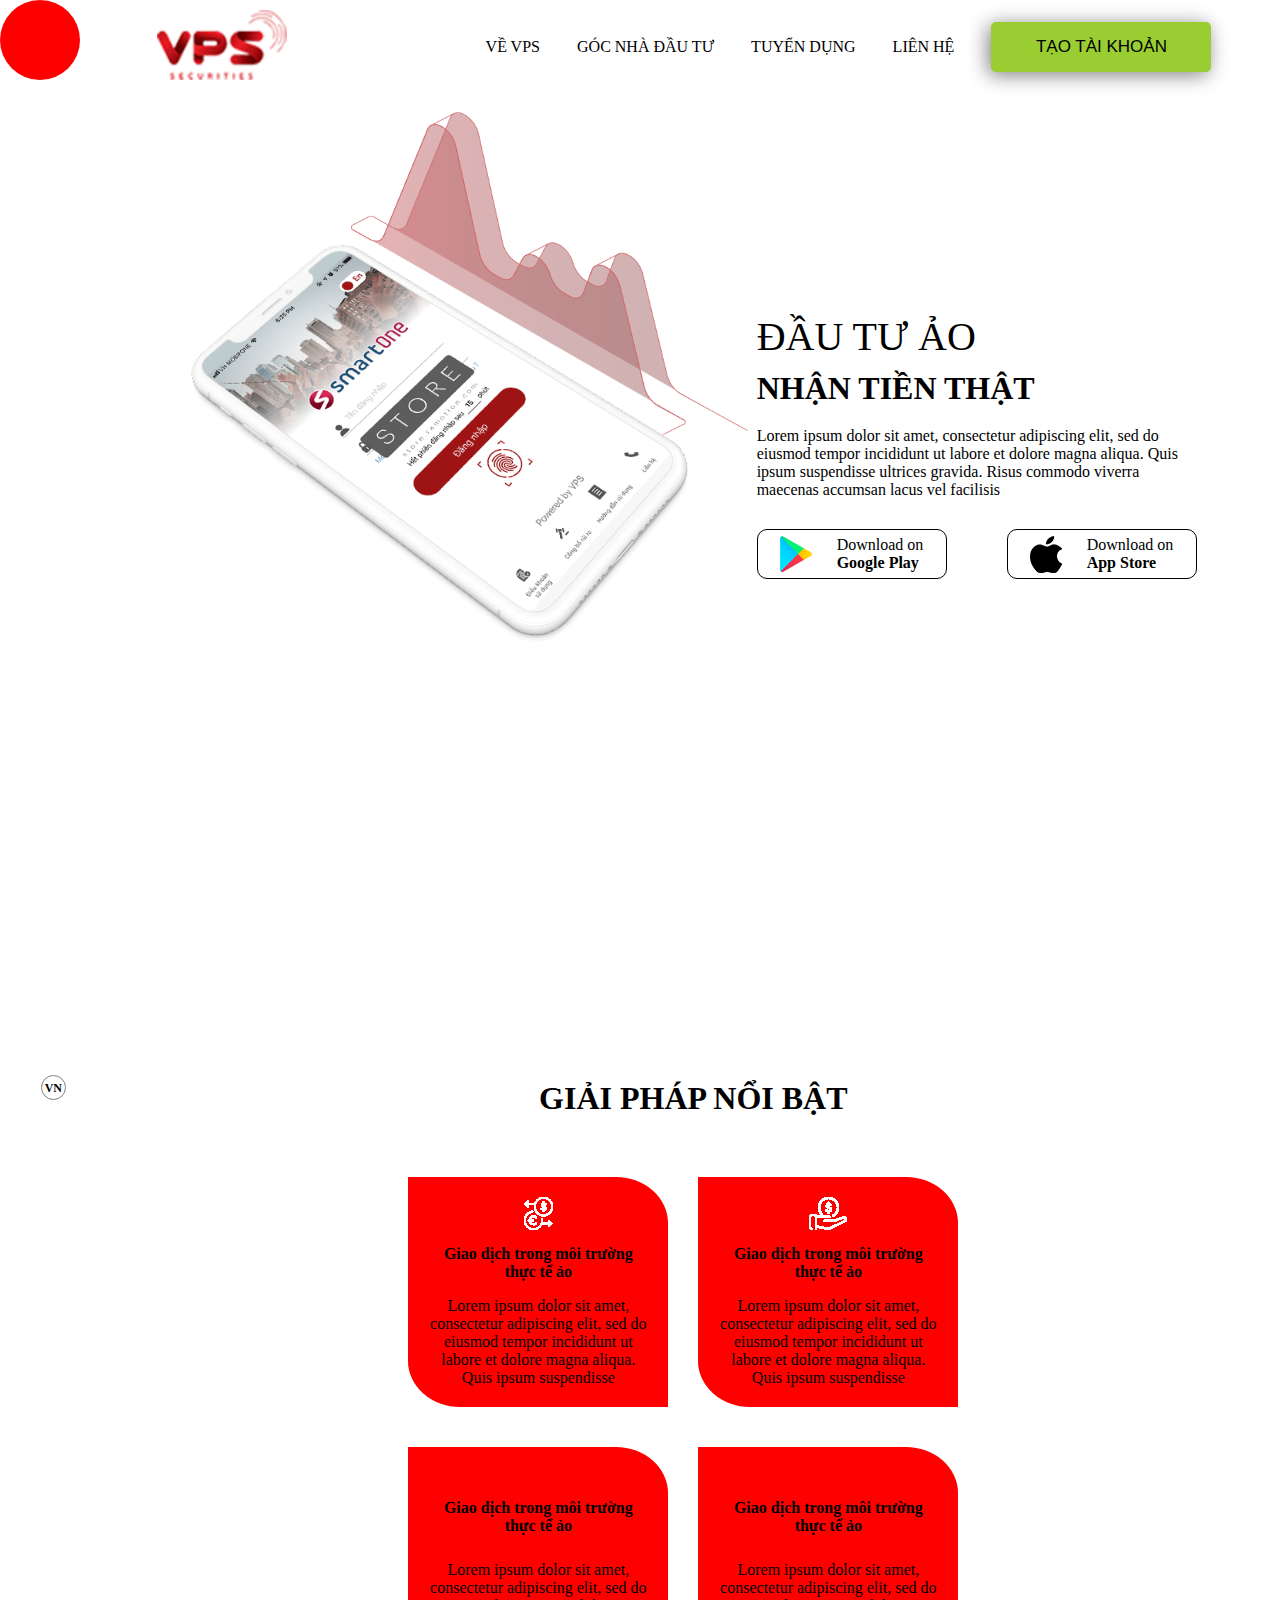
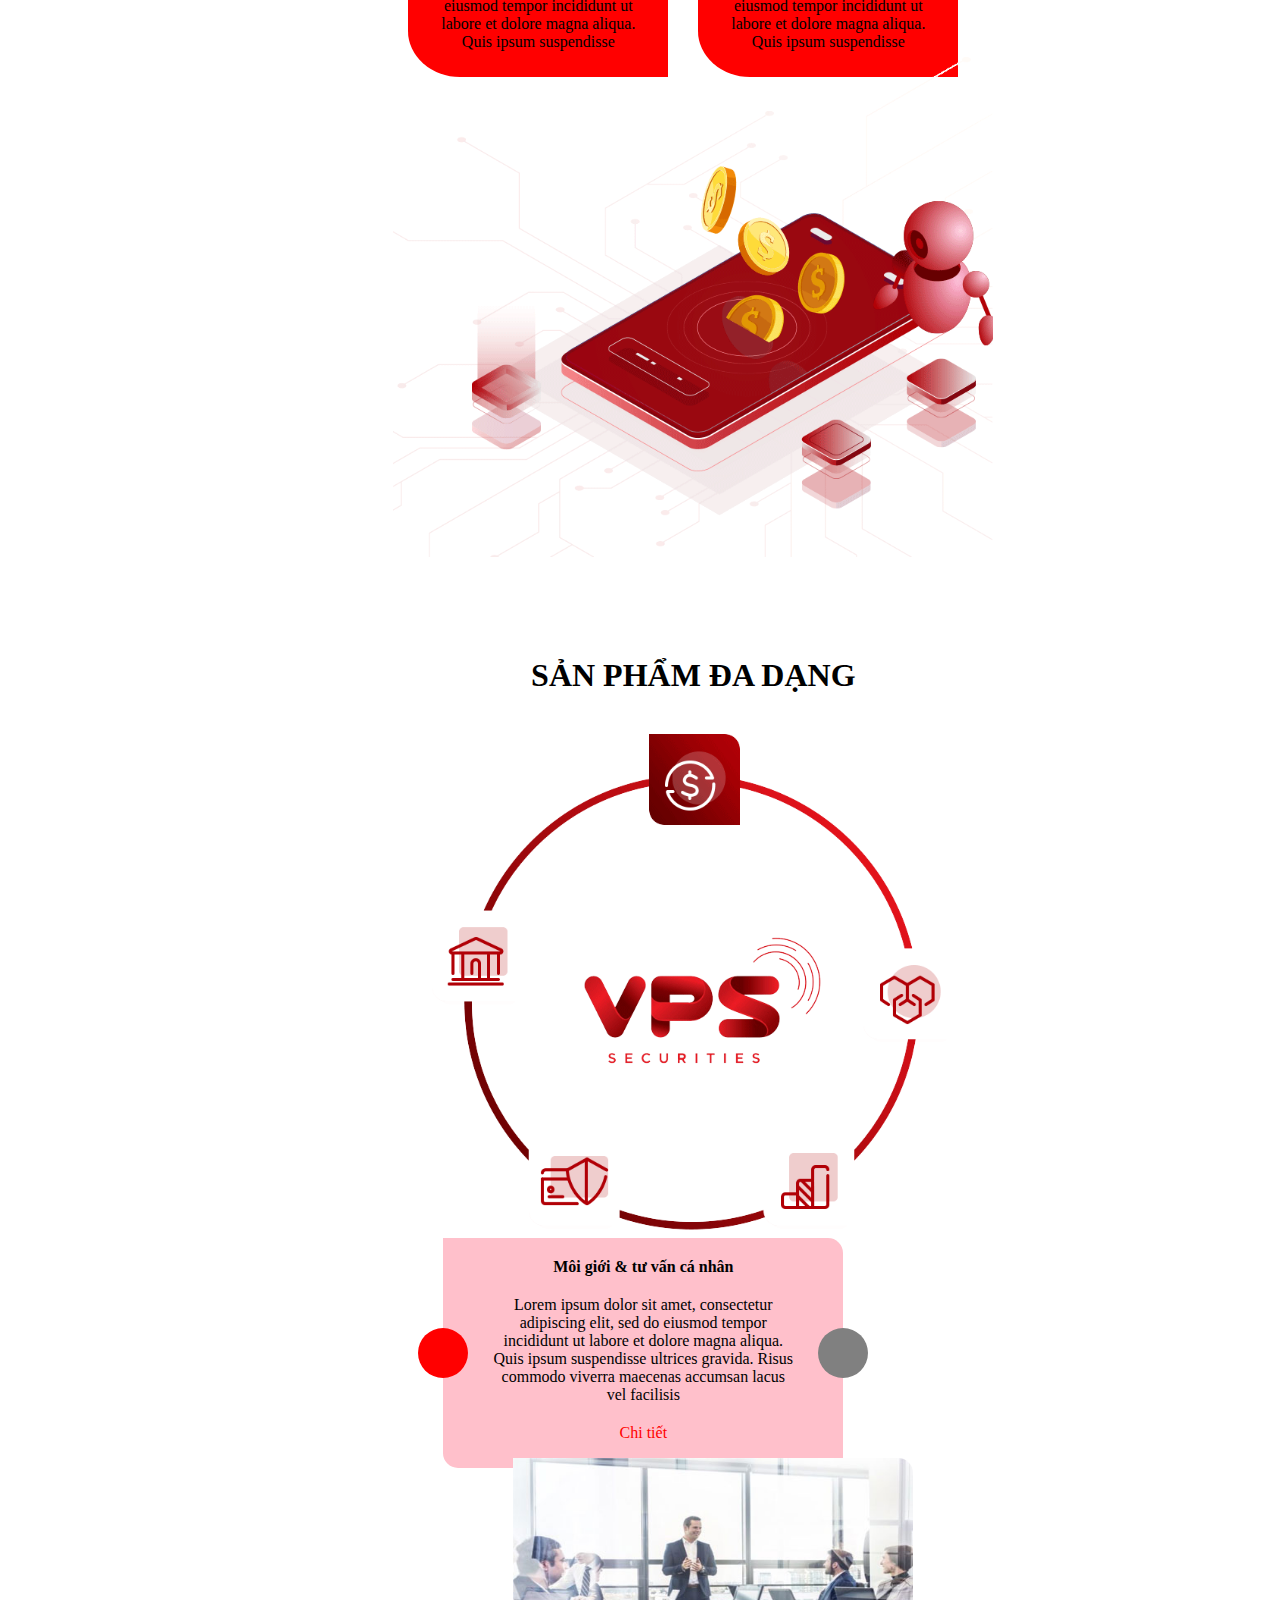
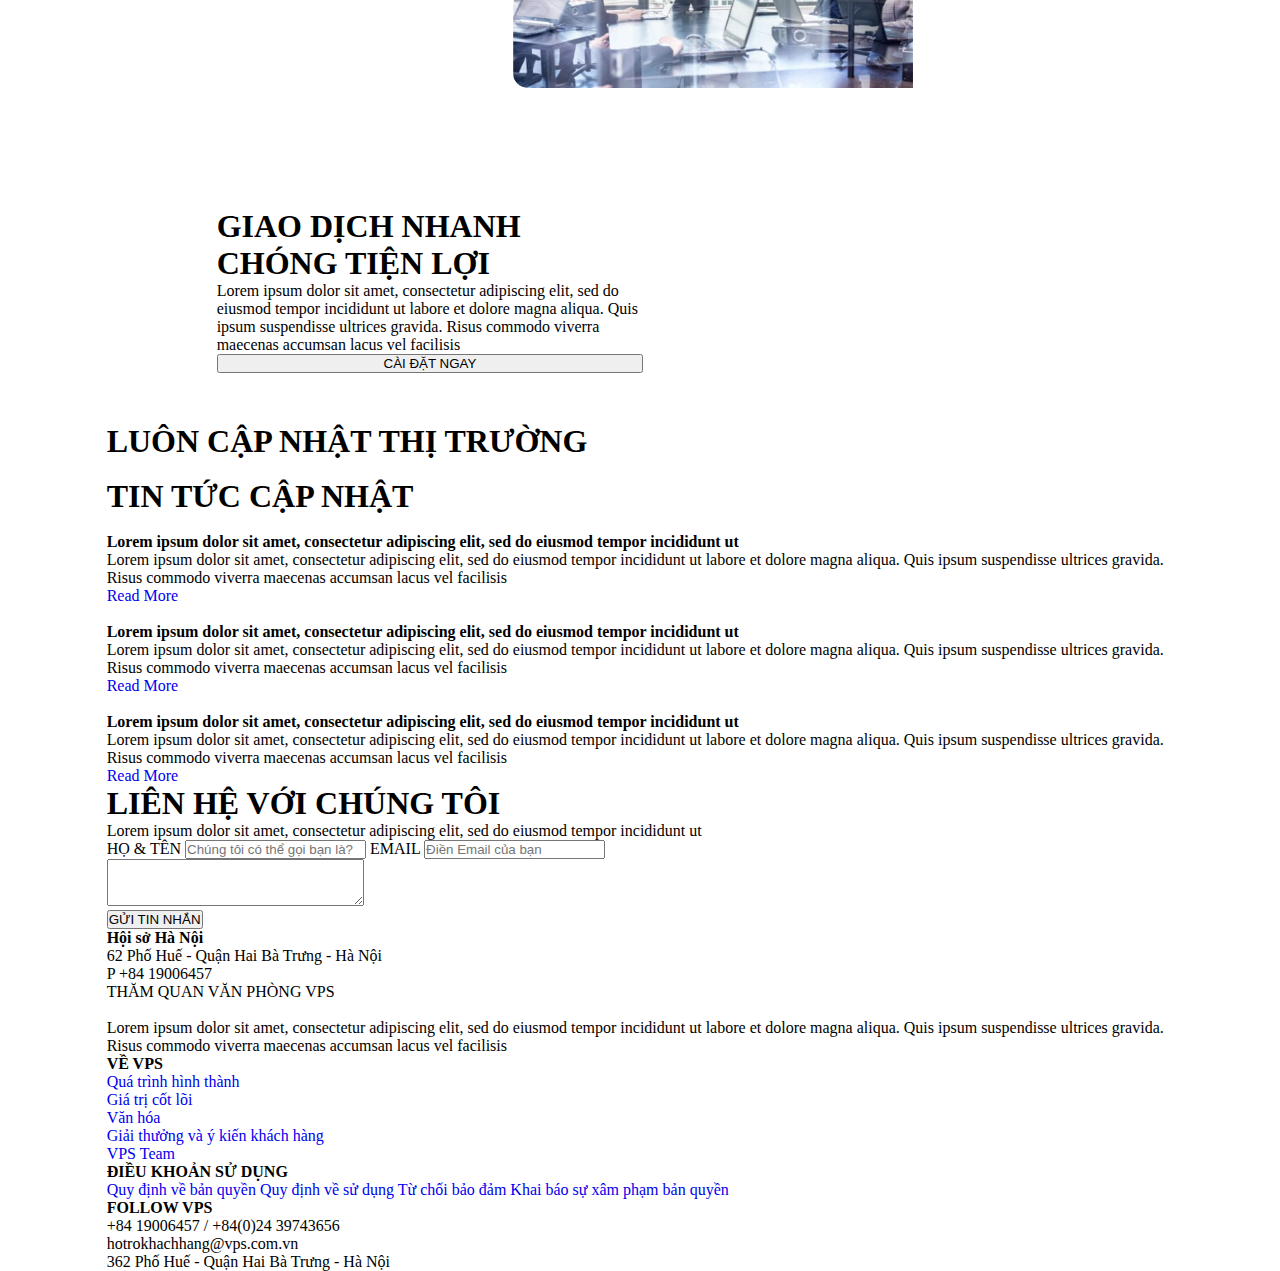
==== index.html @ d387c72b "default" ====
<!DOCTYPE html>
<html lang="en">
  <head>
    <meta charset="UTF-8" />
    <meta name="viewport" content="width=device-width, initial-scale=1.0" />
    <meta http-equiv="X-UA-Compatible" content="ie=edge" />
    <title>Ecommage</title>
    <link rel="stylesheet" href="./css/style.css" />
    <link
      rel="stylesheet"
      href="https://use.fontawesome.com/releases/v5.5.0/css/all.css"
      integrity="sha384-B4dIYHKNBt8Bc12p+WXckhzcICo0wtJAoU8YZTY5qE0Id1GSseTk6S+L3BlXeVIU"
      crossorigin="anonymous"
    />
  </head>
  <body>
    <!-- Left Menu -->
    <div class="menu__left">
      <div class="menu__wrapper">
        <div class="menu__btn">
          <div class="menu__btn1">
            <div class="line"></div>
            <div class="line"></div>
            <div class="line"></div>
          </div>
          <i class="fas fa-search"></i>
        </div>
        <div class="menu__social">
          <i class="fab fa-facebook-f"></i>
          <i class="fab fa-linkedin-in"></i>
        </div>
        <div class="menu__vn"><span>VN</spa></div>
      </div>
    </div>

    <!-- Header Page -->
    <header>
      <!-- header menu -->
      <nav class="header__nav">
        <div class="header__brand">
          <img src="./img/logo.png" alt="" />
        </div>
        <ul class="header__links">
          <li class="header__item"></li>
          <li class="header__item">
            <a href="#" class="header__link">VỀ VPS</a>
          </li>
          <li class="header__item">
            <a href="#" class="header__link">GÓC NHÀ ĐẦU TƯ</a>
          </li>
          <li class="header__item">
            <a href="#" class="header__link">TUYỂN DỤNG</a>
          </li>
          <li class="header__item">
            <a href="#" class="header__link">LIÊN HỆ</a>
          </li>
          <li class="header__item">
            <button type="button" class="header__SignUp" >TẠO TÀI KHOẢN <i class="fas fa-arrow-right"></i></button>
          </li>
        </ul>
      </nav>

      <!-- header page -->
      <div class="header__main">
        <!-- header image -->
        <div class="header__img">
            <img  src="./img/phone.png" alt="" />
            <img  src="./img/vectorSmart.png" alt="">
        </div>

        <!-- header__content -->
        <div class="header__content">
          <div class="header__text">
            <h1 class="mb_10">ĐẦU TƯ ẢO</h1>
            <h1>NHẬN TIỀN THẬT</h1>
            <p>
              Lorem ipsum dolor sit amet, consectetur adipiscing elit, sed do
              eiusmod tempor incididunt ut labore et dolore magna aliqua. Quis
              ipsum suspendisse ultrices gravida. Risus commodo viverra maecenas
              accumsan lacus vel facilisis
            </p>
          </div>
          <div class="header__btnGroup">
            <div class="header__btn">
                <img src="./img/ggplay.png" alt="">
                <div class="header__btnText">
                    <p>Download on</p>
                    <strong>Google Play</strong>
                </div>
            </div>
            <div class="header__btn">
                    <img src="./img/Apple.png" alt="">
                    <div class="header__btnText">
                        <p>Download on</p>
                        <strong>App Store</strong>
                    </div>
                </div>
          </div>
        </div>
      </div>
    </header>

    <!-- solution -->
    <section id="solution">
      <h1>GIẢI PHÁP NỔI BẬT</h1>
      <div class="solution__container">
        <!-- solution item -->
        <div class="solution__wrapper">
          <!-- solution item -->
          <div class="solution__item">
            <div class="item__container">
                <img src="./img/item_logo1.png" alt="">
                <h4>Giao dịch trong môi trường thực tể ảo</h4>
                <p>
                  Lorem ipsum dolor sit amet, consectetur adipiscing elit, sed do
                  eiusmod tempor incididunt ut labore et dolore magna aliqua. Quis
                  ipsum suspendisse
                </p>
            </div>
          </div>
          <!-- solution item -->
          <div class="solution__item">
            <div class="item__container">
                <img src="./img/item_logo2.png" alt="">
                <h4>Giao dịch trong môi trường thực tể ảo</h4>
                <p>
                  Lorem ipsum dolor sit amet, consectetur adipiscing elit, sed do
                  eiusmod tempor incididunt ut labore et dolore magna aliqua. Quis
                  ipsum suspendisse
                </p>
            </div>
          </div>
          <!-- solution item -->
          <div class="solution__item">
            <div class="item__container">
                <img src="./img/item_logo3.png" alt="">
                <h4>Giao dịch trong môi trường thực tể ảo</h4>
                <p>
                  Lorem ipsum dolor sit amet, consectetur adipiscing elit, sed do
                  eiusmod tempor incididunt ut labore et dolore magna aliqua. Quis
                  ipsum suspendisse
                </p>
            </div>
          </div>
          <!-- solution item -->
          <div class="solution__item">
            <div class="item__container">
                <img src="./img/item_logo4.png" alt="">
                <h4>Giao dịch trong môi trường thực tể ảo</h4>
                <p>
                  Lorem ipsum dolor sit amet, consectetur adipiscing elit, sed do
                  eiusmod tempor incididunt ut labore et dolore magna aliqua. Quis
                  ipsum suspendisse
                </p>
              </div>
            </div>
        </div>

        <!-- solution image -->
        <div class="solution__image">
          <img src="./img/solution_img.png" alt="" />
        </div>
      </div>
    </section>

    <!-- products -->
    <section id="product">
      <h1>SẢN PHẨM ĐA DẠNG</h1>
      <div class="product__wrapper">
        <div class="product__img">
          <img src="./img/product_img.png" alt="" />
        </div>

        <!-- product content -->
        <div class="product__content">
            <!-- product detail -->
          <div class="product__text">
            <h4>Môi giới & tư vấn cá nhân</h4>
            <p>Lorem ipsum dolor sit amet, consectetur adipiscing elit, sed do eiusmod tempor incididunt ut labore et dolore magna aliqua. Quis ipsum suspendisse ultrices gravida. Risus commodo viverra maecenas accumsan lacus vel facilisis</p>
            <a href="#">Chi tiết <i class="fas fa-arrow-right"></i></a>
          </div>

          <!-- product clip -->
          <div class="product__clip">
            <img src="./img/product.jpg" alt="">
            <div class="product__playBtn"></div>
          </div>

        </div>
      </div>
    </section>

    <!-- negotiate -->
    <section id="negotiate">
     <div class="negotiate__container">
          <div class="negotiate__content">
            <h1>GIAO DỊCH NHANH CHÓNG TIỆN LỢI</h1>
            <p>
              Lorem ipsum dolor sit amet, consectetur adipiscing elit, sed do
              eiusmod tempor incididunt ut labore et dolore magna aliqua. Quis ipsum
              suspendisse ultrices gravida. Risus commodo viverra maecenas accumsan
              lacus vel facilisis
            </p>
            <button class="negotiate__btn btn">
              CÀI ĐẶT NGAY <i class="fas fa-arrow-right"></i>
            </button>
          </div>
    
          <div class="negotiate__img">
            <img src="./img/phone2.png" alt="" />
          </div>
     </div>
    </section>

    <!-- Update -->
    <section id="update">
      <h1>LUÔN CẬP NHẬT THỊ TRƯỜNG</h1>
      <img src="" alt="" />
    </section>

    <!-- carousel-news -->
    <section id="carousel">
      <h1>TIN TỨC CẬP NHẬT</h1>

      <!-- cards -->
      <div class="carousel__container">
        <!-- card -->
        <div class="carousel__card">
          <img src="" alt="" />
          <h4>
            Lorem ipsum dolor sit amet, consectetur adipiscing elit, sed do
            eiusmod tempor incididunt ut
          </h4>
          <p>
            Lorem ipsum dolor sit amet, consectetur adipiscing elit, sed do
            eiusmod tempor incididunt ut labore et dolore magna aliqua. Quis
            ipsum suspendisse ultrices gravida. Risus commodo viverra maecenas
            accumsan lacus vel facilisis
          </p>
          <a href="#" class="carousel__link">Read More</a>
        </div>

        <!-- card -->
        <div class="carousel__card">
          <img src="" alt="" />
          <h4>
            Lorem ipsum dolor sit amet, consectetur adipiscing elit, sed do
            eiusmod tempor incididunt ut
          </h4>
          <p>
            Lorem ipsum dolor sit amet, consectetur adipiscing elit, sed do
            eiusmod tempor incididunt ut labore et dolore magna aliqua. Quis
            ipsum suspendisse ultrices gravida. Risus commodo viverra maecenas
            accumsan lacus vel facilisis
          </p>
          <a href="#" class="carousel__link">Read More</a>
        </div>

        <!-- card -->
        <div class="carousel__card">
          <img src="" alt="" />
          <h4>
            Lorem ipsum dolor sit amet, consectetur adipiscing elit, sed do
            eiusmod tempor incididunt ut
          </h4>
          <p>
            Lorem ipsum dolor sit amet, consectetur adipiscing elit, sed do
            eiusmod tempor incididunt ut labore et dolore magna aliqua. Quis
            ipsum suspendisse ultrices gravida. Risus commodo viverra maecenas
            accumsan lacus vel facilisis
          </p>
          <a href="#" class="carousel__link">Read More</a>
        </div>
      </div>

      <!-- list -->
      <div class="carousel__btn">
        <div class="carousel__btnLeft"></div>
        <ul class="carousel__dots">
          <li class="carousel__item"></li>
          <li class="carousel__item"></li>
          <li class="carousel__item"></li>
        </ul>
        <div class="carousel__btnRight"></div>
      </div>
    </section>

    <!-- contact -->
    <section id="contact">
      <!-- contact form -->
      <div class="contact__form">
        <h1>LIÊN HỆ VỚI CHÚNG TÔI</h1>
        <p>
          Lorem ipsum dolor sit amet, consectetur adipiscing elit, sed do
          eiusmod tempor incididunt ut
        </p>
        <form>
          <div class="contact__info">
            <label>HỌ & TÊN</label>
            <input type="text" placeholder="Chúng tôi có thể gọi bạn là?" />

            <label>EMAIL</label>
            <input type="email" placeholder="Điền Email của bạn" />
          </div>
          <div class="contact__message">
            <textarea name="message" id="" cols="30" rows="3"></textarea>
          </div>
        </form>
        <button class="contact__btn btn">
          GỬI TIN NHẮN <i class="fas fa-arrow-right"></i>
        </button>
      </div>

      <!-- contact map -->
      <div class="contact__map">
        <div class="map__content">
          <h4>Hội sở Hà Nội</h4>
          <p>62 Phố Huế - Quận Hai Bà Trưng - Hà Nội</p>
          <p>P +84 19006457</p>
        </div>
        <div class="map__btn btn">THĂM QUAN VĂN PHÒNG VPS</div>
      </div>
    </section>

    <!-- footer -->
    <footer>
      <div class="footer__container">
        <!-- company -->
        <div class="footer__company">
          <img src="" alt="" />
          <p>
            Lorem ipsum dolor sit amet, consectetur adipiscing elit, sed do
            eiusmod tempor incididunt ut labore et dolore magna aliqua. Quis
            ipsum suspendisse ultrices gravida. Risus commodo viverra maecenas
            accumsan lacus vel facilisis
          </p>
        </div>

        <!-- about -->
        <div class="footer__about">
          <h4>VỀ VPS</h4>
          <ul>
            <li><a href="#">Quá trình hình thành</a></li>
            <li><a href="#">Giá trị cốt lõi</a></li>
            <li><a href="#">Văn hóa</a></li>
            <li><a href="#">Giải thưởng và ý kiến khách hàng</a></li>
            <li><a href="#">VPS Team</a></li>
          </ul>
        </div>

        <!-- use -->
        <div class="footer__use">
          <h4>ĐIỀU KHOẢN SỬ DỤNG</h4>
          <ul>
            <li>
              <a href="#">Quy định về bản quyền</a>
              <a href="#">Quy định về sử dụng</a>
              <a href="#">Từ chối bảo đảm</a>
              <a href="#">Khai báo sự xâm phạm bản quyền</a>
            </li>
          </ul>
        </div>

        <!-- Follow vps -->
        <div class="footer__follow">
          <h4>FOLLOW VPS</h4>
          <ul class="footer__info">
            <li>+84 19006457 / +84(0)24 39743656</li>
            <li>hotrokhachhang@vps.com.vn</li>
            <li>362 Phố Huế - Quận Hai Bà Trưng - Hà Nội</li>
          </ul>
          <div class="footer__social">
            <div class="social__icon"><i class="fab fa-facebook-f"></i></div>
            <div class="social__icon"><i class="fab fa-linkedin-in"></i></div>
          </div>
          <div class="footer__message"><i class="fas fa-comment"></i></div>
        </div>
      </div>
    </footer>

    <!-- button scrollTop -->
    <div class="btn__scrollTop">
      <a href="#"><i class="fas fa-arrow-up"></i></a>
    </div>
  </body>
</html>
---- css/style.css ----
* {
  margin: 0;
  padding: 0;
  -webkit-box-sizing: border-box;
          box-sizing: border-box;
  text-decoration: none;
  list-style: none;
}

.mb_10 {
  margin-bottom: 10px;
}

body {
  display: -ms-grid;
  display: grid;
  -ms-grid-columns: (1fr)[12];
      grid-template-columns: repeat(12, 1fr);
  -ms-grid-rows: minmax(10vh, auto);
      grid-template-rows: minmax(10vh, auto);
}

body .menu__left {
  -ms-grid-column: 1;
  -ms-grid-column-span: 1;
  grid-column: 1/2;
}

body header {
  -ms-grid-column: 2;
  -ms-grid-column-span: 11;
  grid-column: 2/13;
  -ms-grid-row: 1;
  grid-row: 1;
}

body #solution {
  -ms-grid-column: 2;
  -ms-grid-column-span: 11;
  grid-column: 2/13;
  -ms-grid-row: 2;
  grid-row: 2;
}

body #product {
  -ms-grid-column: 2;
  -ms-grid-column-span: 11;
  grid-column: 2/13;
  -ms-grid-row: 3;
  grid-row: 3;
}

body #negotiate {
  -ms-grid-column: 2;
  -ms-grid-column-span: 11;
  grid-column: 2/13;
  -ms-grid-row: 4;
  grid-row: 4;
}

body #update {
  -ms-grid-column: 2;
  -ms-grid-column-span: 11;
  grid-column: 2/13;
  -ms-grid-row: 5;
  grid-row: 5;
}

body #carousel {
  -ms-grid-column: 2;
  -ms-grid-column-span: 10;
  grid-column: 2/12;
  -ms-grid-row: 6;
  grid-row: 6;
}

body #contact {
  -ms-grid-column: 2;
  -ms-grid-column-span: 10;
  grid-column: 2/12;
  -ms-grid-row: 7;
  grid-row: 7;
}

body footer {
  -ms-grid-column: 2;
  -ms-grid-column-span: 10;
  grid-column: 2/12;
  -ms-grid-row: 8;
  grid-row: 8;
}

.menu__left {
  height: 120vh;
  width: 100%;
}

.menu__left .menu__wrapper {
  margin-top: 20px;
  height: 100%;
  display: -webkit-box;
  display: -ms-flexbox;
  display: flex;
  -webkit-box-pack: justify;
      -ms-flex-pack: justify;
          justify-content: space-between;
  -webkit-box-align: center;
      -ms-flex-align: center;
          align-items: center;
  -ms-flex-wrap: none;
      flex-wrap: none;
  -webkit-box-orient: vertical;
  -webkit-box-direction: normal;
      -ms-flex-direction: column;
          flex-direction: column;
}

.menu__left .menu__wrapper .menu__btn {
  text-align: center;
}

.menu__left .menu__wrapper .menu__btn .menu__btn1 {
  width: 20px;
  height: 50px;
}

.menu__left .menu__wrapper .menu__btn .menu__btn1 .line {
  width: 100%;
  height: 2px;
  background-color: black;
  margin: 3px 0;
  float: right;
}

.menu__left .menu__wrapper .menu__btn .menu__btn1 .line:nth-child(1) {
  width: 50%;
}

.menu__left .menu__wrapper .menu__social {
  display: -webkit-box;
  display: -ms-flexbox;
  display: flex;
  -ms-flex-pack: distribute;
      justify-content: space-around;
  -webkit-box-align: none;
      -ms-flex-align: none;
          align-items: none;
  -ms-flex-wrap: none;
      flex-wrap: none;
  -webkit-box-orient: vertical;
  -webkit-box-direction: normal;
      -ms-flex-direction: column;
          flex-direction: column;
  text-align: center;
}

.menu__left .menu__wrapper .menu__social i {
  margin: 5px 0;
}

.menu__left .menu__wrapper .menu__vn {
  width: 25px;
  height: 25px;
  border: 1px solid gray;
  border-radius: 50%;
  position: relative;
}

.menu__left .menu__wrapper .menu__vn span {
  position: absolute;
  top: 50%;
  left: 50%;
  font-size: 12px;
  font-weight: bold;
  color: none;
  -webkit-transform: translate(-50%, -50%);
          transform: translate(-50%, -50%);
}

header {
  display: block;
  padding: 10px 50px;
}

header .header__nav {
  display: -webkit-box;
  display: -ms-flexbox;
  display: flex;
  -webkit-box-pack: justify;
      -ms-flex-pack: justify;
          justify-content: space-between;
  -webkit-box-align: center;
      -ms-flex-align: center;
          align-items: center;
  -ms-flex-wrap: wrap;
      flex-wrap: wrap;
}

header .header__nav .header__brand img {
  width: 130px;
  height: 70px;
}

header .header__nav .header__links {
  width: 800px;
  display: -webkit-box;
  display: -ms-flexbox;
  display: flex;
  -ms-flex-pack: distribute;
      justify-content: space-around;
  -webkit-box-align: center;
      -ms-flex-align: center;
          align-items: center;
  -ms-flex-wrap: wrap;
      flex-wrap: wrap;
}

header .header__nav .header__links .header__item .header__link {
  font-size: 16px;
  font-weight: 500;
  color: black;
}

header .header__nav .header__links .header__item .header__SignUp {
  font-size: 17px;
  font-weight: 300;
  color: black;
  height: 50px;
  width: 220px;
  background-color: yellowgreen;
  text-align: center;
  border: none;
  border-radius: 5px;
  -webkit-box-shadow: -3px 3px 20px grey;
          box-shadow: -3px 3px 20px grey;
}

header .header__main {
  display: -webkit-box;
  display: -ms-flexbox;
  display: flex;
  -ms-flex-pack: distribute;
      justify-content: space-around;
  -webkit-box-align: center;
      -ms-flex-align: center;
          align-items: center;
  -ms-flex-wrap: wrap;
      flex-wrap: wrap;
  margin-top: 160px;
  padding-bottom: 30px;
}

header .header__main .header__img {
  position: relative;
}

header .header__main .header__img img {
  width: 500px;
  height: 400px;
}

header .header__main .header__img img:nth-child(2) {
  position: absolute;
  width: 400px;
  height: 350px;
  top: -130px;
  right: -60px;
  -webkit-transform: rotate(1deg);
          transform: rotate(1deg);
  z-index: -1;
  opacity: 0.6;
}

header .header__main .header__content {
  width: 440px;
}

header .header__main .header__content .header__text {
  display: block;
}

header .header__main .header__content .header__text h1:nth-child(1) {
  font-size: 40px;
  font-weight: 300;
  color: none;
}

header .header__main .header__content .header__text p {
  margin: 20px 0;
}

header .header__main .header__content .header__btnGroup {
  margin-top: 30px;
  display: -webkit-box;
  display: -ms-flexbox;
  display: flex;
  -webkit-box-pack: justify;
      -ms-flex-pack: justify;
          justify-content: space-between;
  -webkit-box-align: center;
      -ms-flex-align: center;
          align-items: center;
  -ms-flex-wrap: wrap;
      flex-wrap: wrap;
}

header .header__main .header__content .header__btnGroup .header__btn {
  height: 50px;
  width: 190px;
  padding: 0 10px;
  border: 1px solid black;
  display: -webkit-box;
  display: -ms-flexbox;
  display: flex;
  -ms-flex-pack: distribute;
      justify-content: space-around;
  -webkit-box-align: center;
      -ms-flex-align: center;
          align-items: center;
  -ms-flex-wrap: none;
      flex-wrap: none;
  border-radius: 10px;
  cursor: pointer;
}

#solution {
  display: block;
  margin-bottom: 50px;
}

#solution h1 {
  text-align: center;
  margin-bottom: 30px;
}

#solution .solution__container {
  display: -webkit-box;
  display: -ms-flexbox;
  display: flex;
  -ms-flex-pack: distribute;
      justify-content: space-around;
  -webkit-box-align: center;
      -ms-flex-align: center;
          align-items: center;
  -ms-flex-wrap: wrap;
      flex-wrap: wrap;
  padding: 10px 50px 50px 50px;
}

#solution .solution__container .solution__wrapper {
  width: 600px;
  height: 500px;
  display: -webkit-box;
  display: -ms-flexbox;
  display: flex;
  -webkit-box-pack: start;
      -ms-flex-pack: start;
          justify-content: flex-start;
  -webkit-box-align: center;
      -ms-flex-align: center;
          align-items: center;
  -ms-flex-wrap: wrap;
      flex-wrap: wrap;
}

#solution .solution__container .solution__wrapper .solution__item {
  margin: 20px 15px;
}

#solution .solution__container .solution__wrapper .solution__item .item__container {
  border-radius: 0 20% 0 20%;
  display: -webkit-box;
  display: -ms-flexbox;
  display: flex;
  -ms-flex-pack: distribute;
      justify-content: space-around;
  -webkit-box-align: center;
      -ms-flex-align: center;
          align-items: center;
  -ms-flex-wrap: none;
      flex-wrap: none;
  -webkit-box-orient: vertical;
  -webkit-box-direction: normal;
      -ms-flex-direction: column;
          flex-direction: column;
  text-align: center;
  background-color: red;
  width: 260px;
  padding: 20px;
  height: 230px;
}

#solution .solution__container .solution__wrapper .solution__item .item__container h4 {
  margin: 15px 0;
}

#solution .solution__container .solution__image {
  width: 600px;
  height: 500px;
}

#solution .solution__container .solution__image img {
  width: 600px;
  height: 500px;
  -o-object-fit: cover;
     object-fit: cover;
}

#product {
  text-align: center;
}

#product h1 {
  text-align: center;
  margin-bottom: 30px;
}

#product .product__wrapper {
  display: -webkit-box;
  display: -ms-flexbox;
  display: flex;
  -ms-flex-pack: distribute;
      justify-content: space-around;
  -webkit-box-align: center;
      -ms-flex-align: center;
          align-items: center;
  -ms-flex-wrap: wrap;
      flex-wrap: wrap;
  padding: 10px 60px 60px 60px;
}

#product .product__wrapper .product__img img {
  width: 600px;
  height: 500px;
  -o-object-fit: contain;
     object-fit: contain;
}

#product .product__wrapper .product__content {
  width: 600px;
  height: 500px;
}

#product .product__wrapper .product__content .product__text {
  display: -webkit-box;
  display: -ms-flexbox;
  display: flex;
  -webkit-box-pack: start;
      -ms-flex-pack: start;
          justify-content: flex-start;
  -webkit-box-align: none;
      -ms-flex-align: none;
          align-items: none;
  -ms-flex-wrap: none;
      flex-wrap: none;
  margin-left: 50px;
  width: 400px;
  height: 230px;
  border-radius: 0 15px 0 15px;
  -webkit-box-orient: vertical;
  -webkit-box-direction: normal;
      -ms-flex-direction: column;
          flex-direction: column;
  padding: 20px 50px;
  background-color: pink;
  position: relative;
}

#product .product__wrapper .product__content .product__text::after {
  content: "";
  position: absolute;
  top: 50%;
  right: -25px;
  -webkit-transform: translate(0, -50%);
          transform: translate(0, -50%);
  width: 50px;
  height: 50px;
  border-radius: 50%;
  background-color: grey;
}

#product .product__wrapper .product__content .product__text::before {
  content: "";
  position: absolute;
  top: 50%;
  left: -25px;
  -webkit-transform: translate(0, -50%);
          transform: translate(0, -50%);
  width: 50px;
  height: 50px;
  border-radius: 50%;
  background-color: red;
}

#product .product__wrapper .product__content .product__text p {
  margin: 20px 0;
}

#product .product__wrapper .product__content .product__text a {
  color: red;
}

#product .product__wrapper .product__content .product__clip img {
  position: relative;
  width: 400px;
  height: 230px;
  border-radius: 0 15px 0 15px;
  top: -10px;
  right: -20px;
}

#product .product__wrapper .product__content .product__clip .product__playBtn {
  position: absolute;
  top: 0;
  left: 0;
  z-index: 999;
  width: 80px;
  height: 80px;
  border-radius: 50%;
  background-color: red;
}

#negotiate .negotiate__container {
  display: -webkit-box;
  display: -ms-flexbox;
  display: flex;
  -ms-flex-pack: distribute;
      justify-content: space-around;
  -webkit-box-align: center;
      -ms-flex-align: center;
          align-items: center;
  -ms-flex-wrap: none;
      flex-wrap: none;
  padding: 10px 60px 50px 60px;
}

#negotiate .negotiate__container .negotiate__content {
  width: 50%;
  padding: 0 50px;
  display: -webkit-box;
  display: -ms-flexbox;
  display: flex;
  -ms-flex-pack: distribute;
      justify-content: space-around;
  -webkit-box-align: none;
      -ms-flex-align: none;
          align-items: none;
  -ms-flex-wrap: none;
      flex-wrap: none;
  -webkit-box-orient: vertical;
  -webkit-box-direction: normal;
      -ms-flex-direction: column;
          flex-direction: column;
}

#negotiate .negotiate__container .negotiate__img {
  width: 50%;
}
/*# sourceMappingURL=style.css.map */
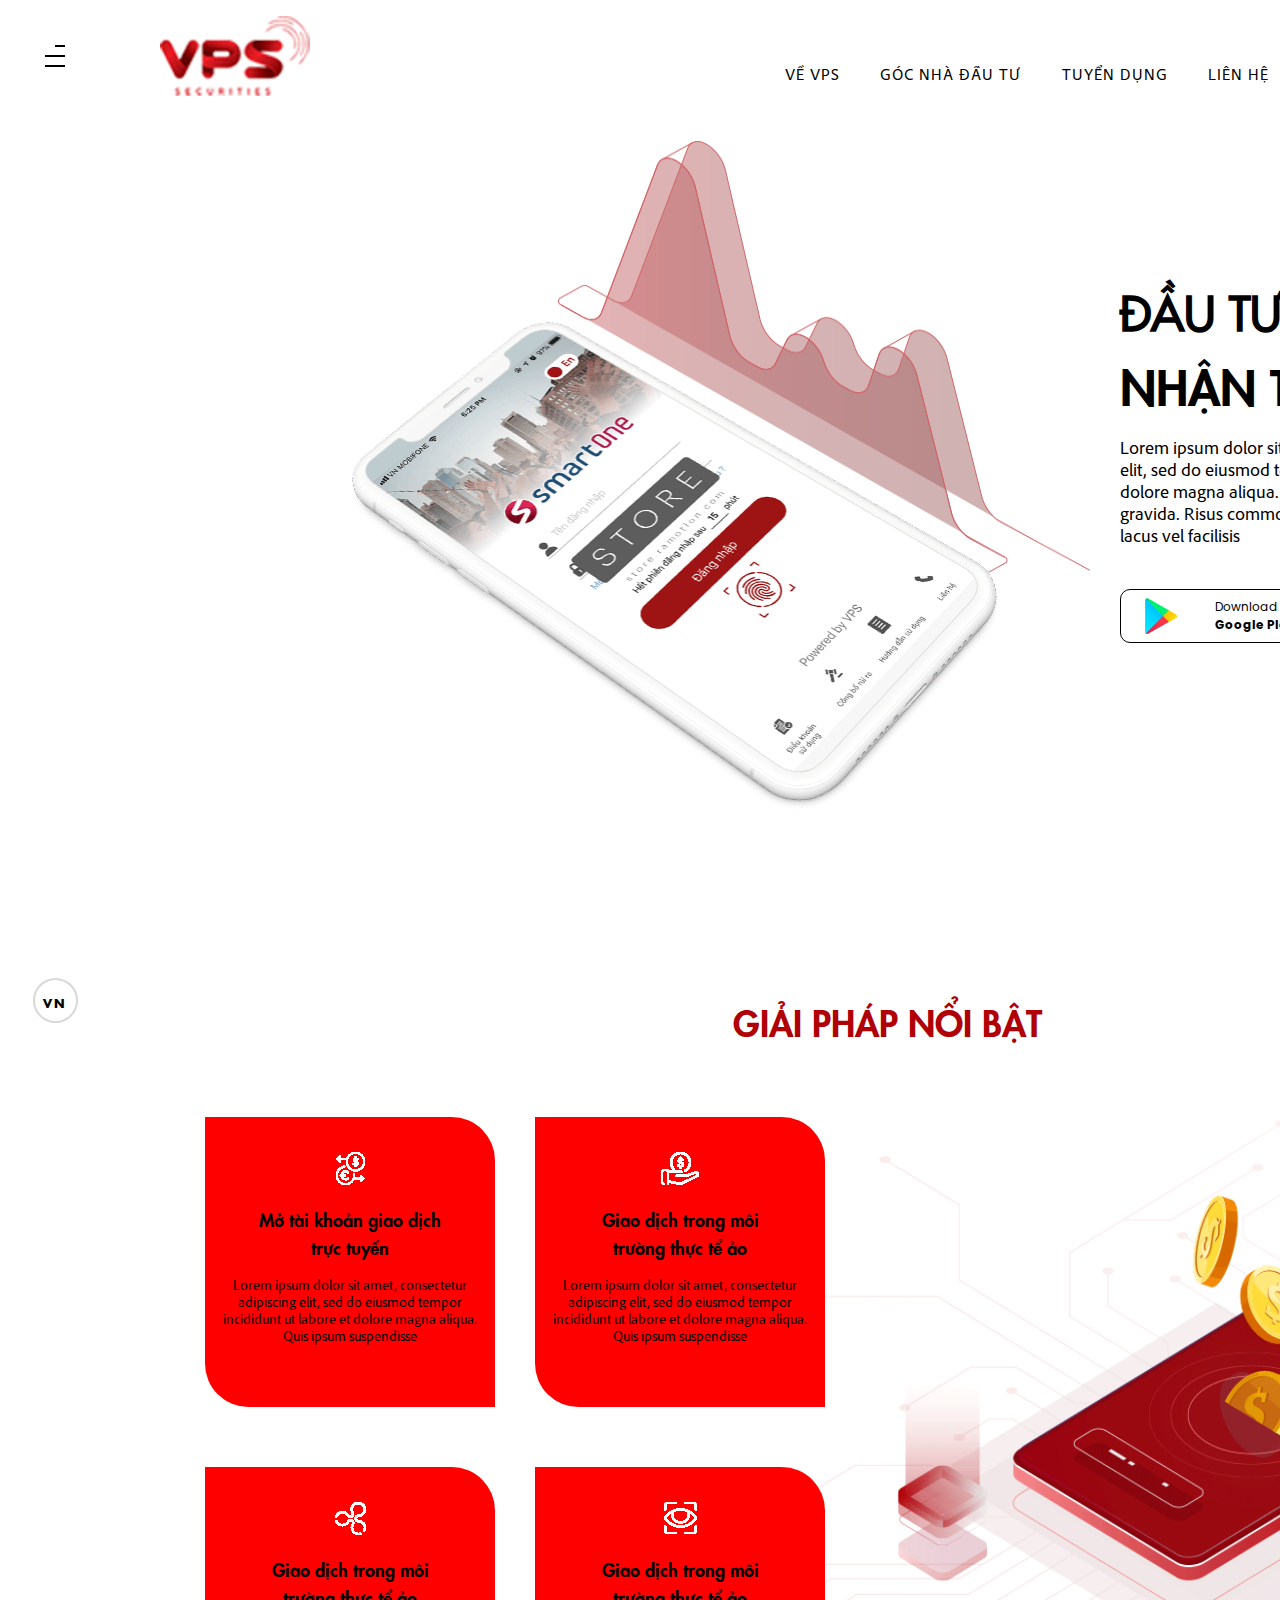
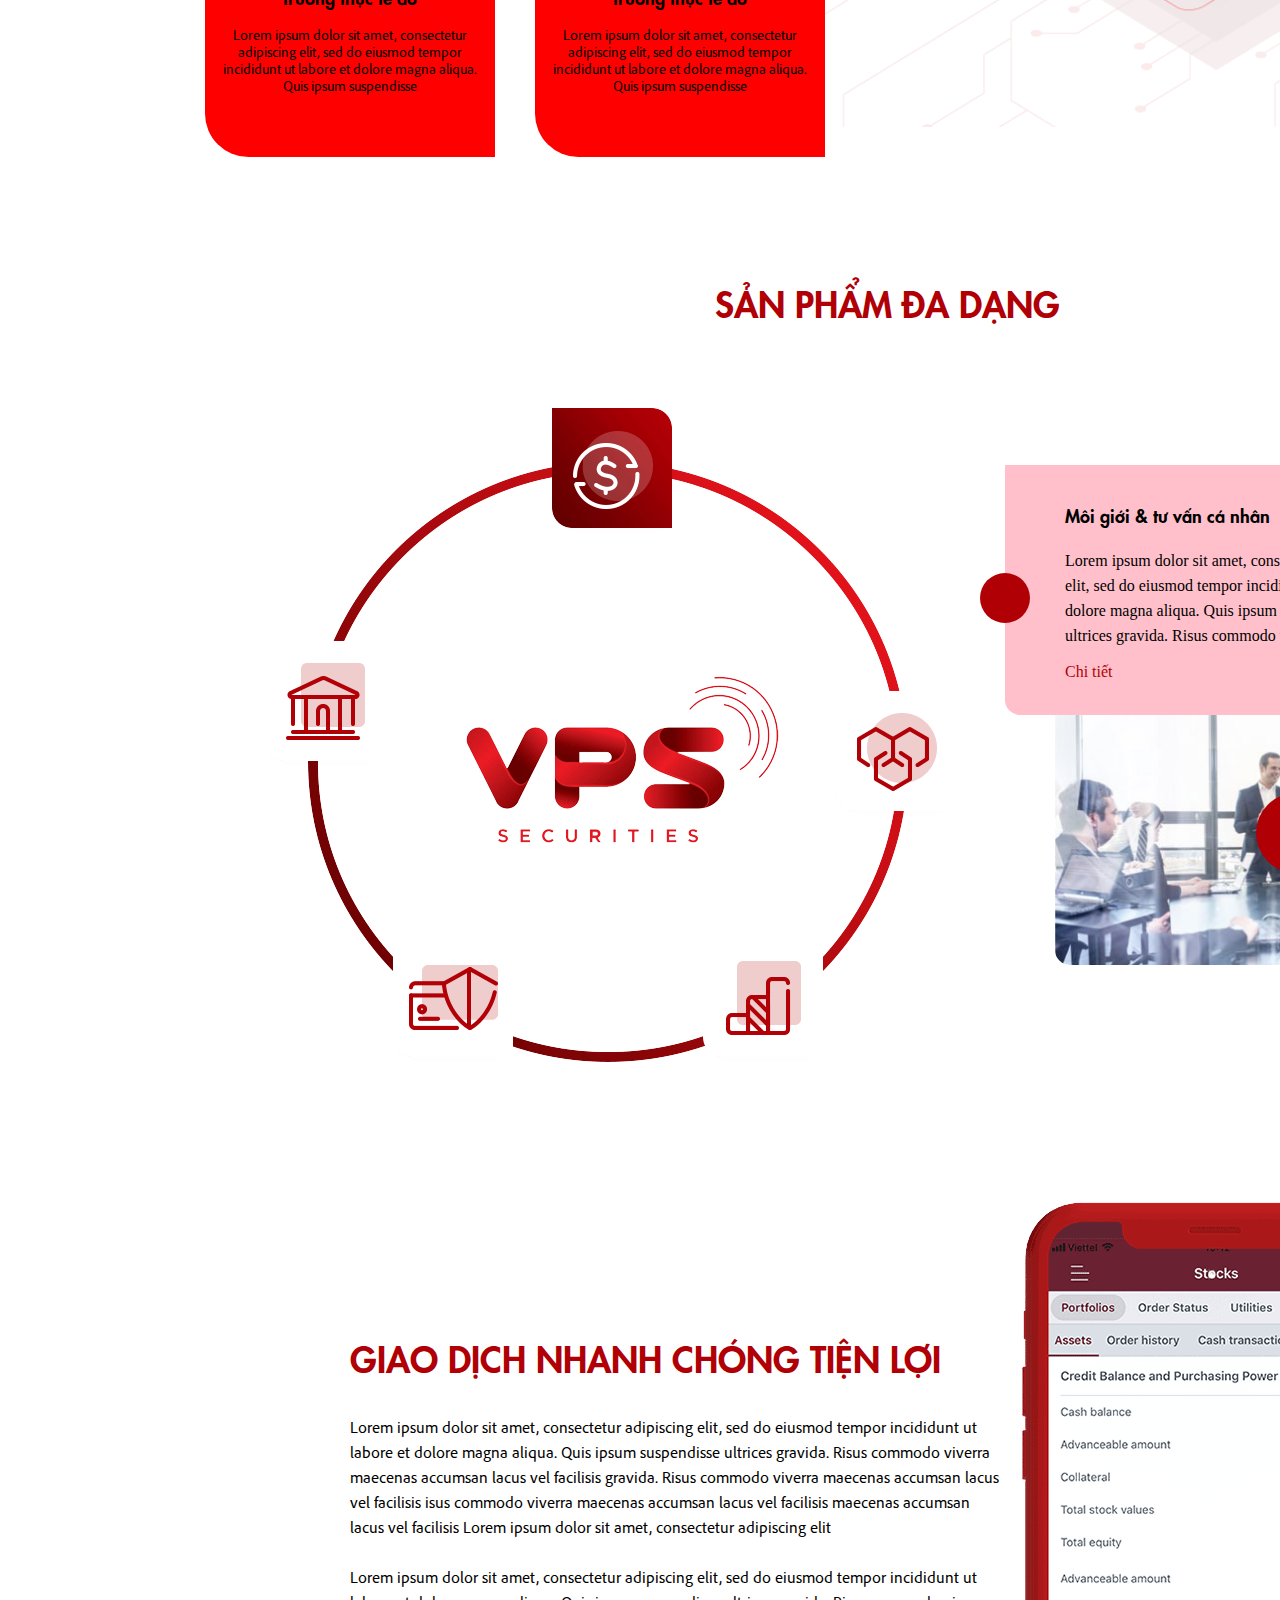
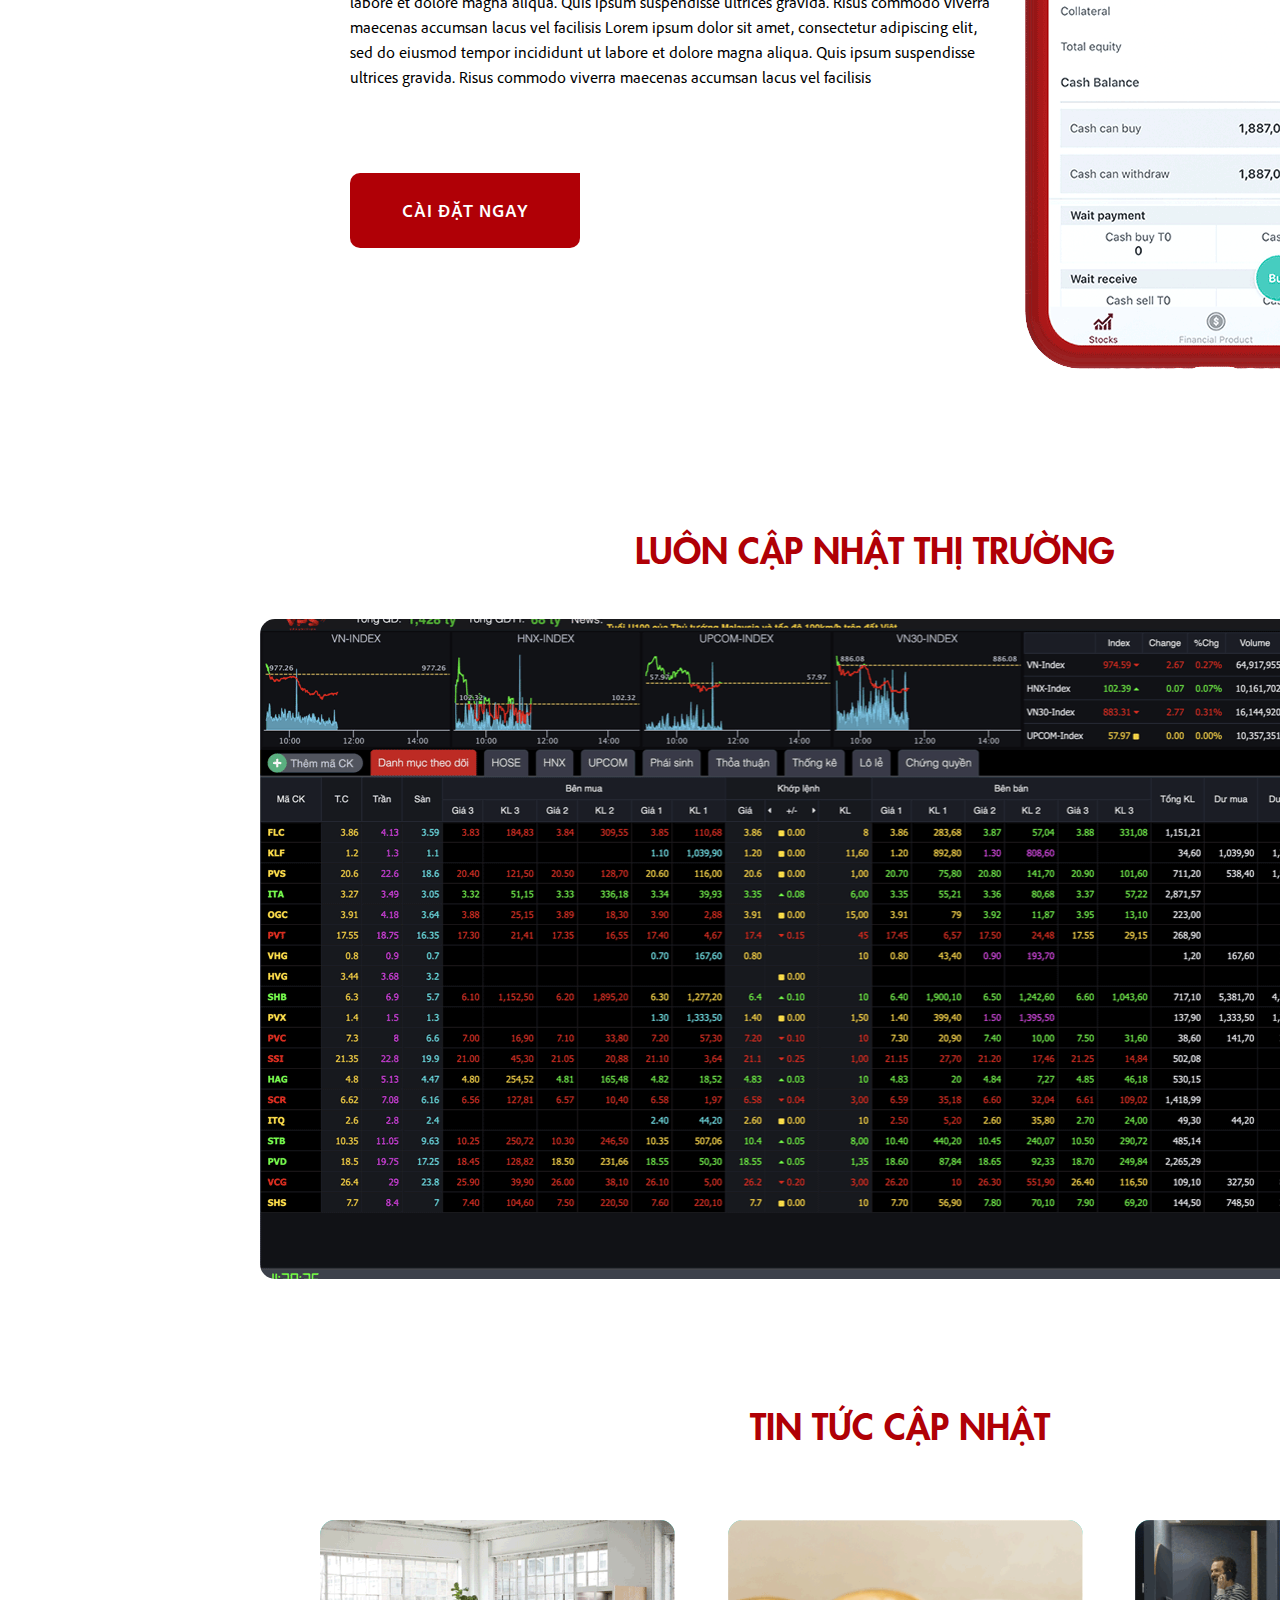
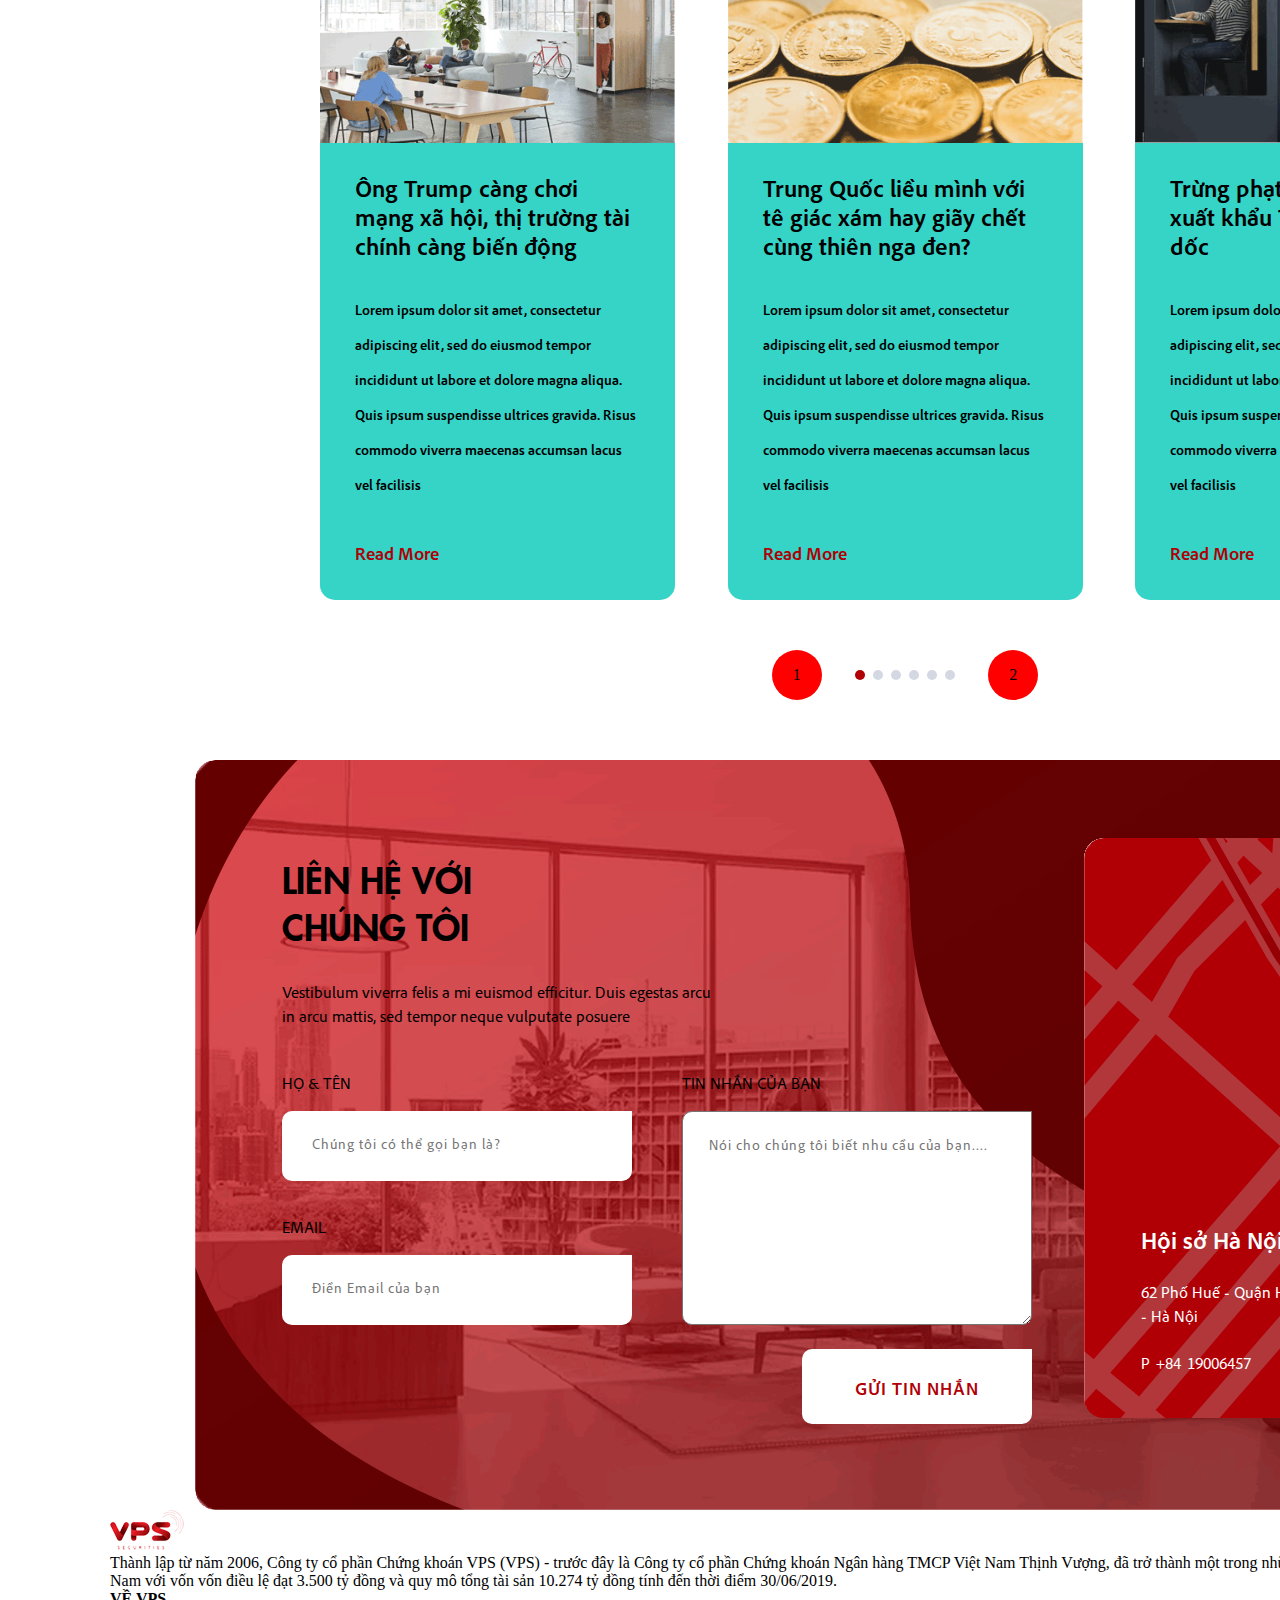
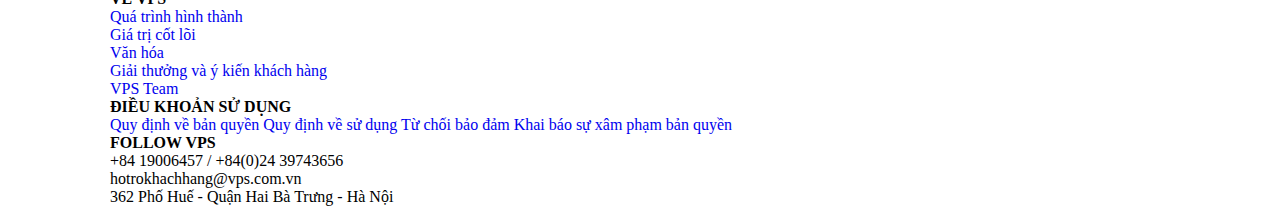
==== commit 30ec5410: "footer" ====
--- a/index.html
+++ b/index.html
@@ -16,20 +16,23 @@
   <body>
     <!-- Left Menu -->
     <div class="menu__left">
-      <div class="menu__wrapper">
-        <div class="menu__btn">
-          <div class="menu__btn1">
+      <div class="menu__container">
+        <div class="menu__btn">    
             <div class="line"></div>
             <div class="line"></div>
             <div class="line"></div>
-          </div>
-          <i class="fas fa-search"></i>
         </div>
         <div class="menu__social">
-          <i class="fab fa-facebook-f"></i>
-          <i class="fab fa-linkedin-in"></i>
-        </div>
-        <div class="menu__vn"><span>VN</spa></div>
+          <div class="social__group">
+            <i class="fas fa-search"></i>
+            <i class="fab fa-facebook-f"></i>
+          </div>
+          <div class="social__group2">
+            <i class="fab fa-linkedin-in"></i>
+            <div class="menu__vn"><span>VN</spa></div>
+          </div>
+        </div>
+        
       </div>
     </div>
 
@@ -41,7 +44,6 @@
           <img src="./img/logo.png" alt="" />
         </div>
         <ul class="header__links">
-          <li class="header__item"></li>
           <li class="header__item">
             <a href="#" class="header__link">VỀ VPS</a>
           </li>
@@ -71,7 +73,7 @@
         <!-- header__content -->
         <div class="header__content">
           <div class="header__text">
-            <h1 class="mb_10">ĐẦU TƯ ẢO</h1>
+            <h1 class="mb_35">ĐẦU TƯ ẢO</h1>
             <h1>NHẬN TIỀN THẬT</h1>
             <p>
               Lorem ipsum dolor sit amet, consectetur adipiscing elit, sed do
@@ -91,13 +93,14 @@
             <div class="header__btn">
                     <img src="./img/Apple.png" alt="">
                     <div class="header__btnText">
-                        <p>Download on</p>
+                        <span>Download on</span>
                         <strong>App Store</strong>
                     </div>
                 </div>
           </div>
         </div>
       </div>
+
     </header>
 
     <!-- solution -->
@@ -110,12 +113,12 @@
           <div class="solution__item">
             <div class="item__container">
                 <img src="./img/item_logo1.png" alt="">
-                <h4>Giao dịch trong môi trường thực tể ảo</h4>
+                <h4>Mở tài khoản giao dịch trực tuyến</h4>
                 <p>
                   Lorem ipsum dolor sit amet, consectetur adipiscing elit, sed do
                   eiusmod tempor incididunt ut labore et dolore magna aliqua. Quis
                   ipsum suspendisse
-                </p>
+                  </p>
             </div>
           </div>
           <!-- solution item -->
@@ -133,7 +136,7 @@
           <!-- solution item -->
           <div class="solution__item">
             <div class="item__container">
-                <img src="./img/item_logo3.png" alt="">
+                <img src="./img/solution_img3.png" alt="">
                 <h4>Giao dịch trong môi trường thực tể ảo</h4>
                 <p>
                   Lorem ipsum dolor sit amet, consectetur adipiscing elit, sed do
@@ -145,7 +148,7 @@
           <!-- solution item -->
           <div class="solution__item">
             <div class="item__container">
-                <img src="./img/item_logo4.png" alt="">
+                <img src="./img/solution_img4.png" alt="">
                 <h4>Giao dịch trong môi trường thực tể ảo</h4>
                 <p>
                   Lorem ipsum dolor sit amet, consectetur adipiscing elit, sed do
@@ -176,14 +179,14 @@
             <!-- product detail -->
           <div class="product__text">
             <h4>Môi giới & tư vấn cá nhân</h4>
-            <p>Lorem ipsum dolor sit amet, consectetur adipiscing elit, sed do eiusmod tempor incididunt ut labore et dolore magna aliqua. Quis ipsum suspendisse ultrices gravida. Risus commodo viverra maecenas accumsan lacus vel facilisis</p>
+            <p>Lorem ipsum dolor sit amet, consectetur adipiscing elit, sed do eiusmod tempor incididunt ut labore et dolore magna aliqua. Quis ipsum suspendisse ultrices gravida. Risus commodo viverra maecenas</p>
             <a href="#">Chi tiết <i class="fas fa-arrow-right"></i></a>
           </div>
 
           <!-- product clip -->
           <div class="product__clip">
             <img src="./img/product.jpg" alt="">
-            <div class="product__playBtn"></div>
+            <div class="product__playBtn"><i class="fas fa-play"></i></div>
           </div>
 
         </div>
@@ -195,19 +198,30 @@
      <div class="negotiate__container">
           <div class="negotiate__content">
             <h1>GIAO DỊCH NHANH CHÓNG TIỆN LỢI</h1>
-            <p>
-              Lorem ipsum dolor sit amet, consectetur adipiscing elit, sed do
-              eiusmod tempor incididunt ut labore et dolore magna aliqua. Quis ipsum
-              suspendisse ultrices gravida. Risus commodo viverra maecenas accumsan
-              lacus vel facilisis
-            </p>
+              <p>
+                Lorem ipsum dolor sit amet, consectetur adipiscing elit, sed do
+                eiusmod tempor incididunt ut labore et dolore magna aliqua. Quis ipsum
+                suspendisse ultrices gravida. Risus commodo viverra maecenas accumsan
+                lacus vel facilisis gravida. Risus commodo viverra maecenas accumsan
+                lacus vel facilisis isus commodo viverra maecenas accumsan
+                lacus vel facilisis  maecenas accumsan lacus vel facilisis Lorem ipsum dolor sit amet, consectetur adipiscing elit
+                
+                <br><br>
+                  Lorem ipsum dolor sit amet, consectetur adipiscing elit, sed do
+                  eiusmod tempor incididunt ut labore et dolore magna aliqua. Quis ipsum
+                  suspendisse ultrices gravida. Risus commodo viverra maecenas accumsan
+                  lacus vel facilisis Lorem ipsum dolor sit amet, consectetur adipiscing elit, sed do
+                  eiusmod tempor incididunt ut labore et dolore magna aliqua. Quis ipsum
+                  suspendisse ultrices gravida. Risus commodo viverra maecenas accumsan
+                  lacus vel facilisis
+              </p>
             <button class="negotiate__btn btn">
               CÀI ĐẶT NGAY <i class="fas fa-arrow-right"></i>
             </button>
           </div>
     
           <div class="negotiate__img">
-            <img src="./img/phone2.png" alt="" />
+            <img src="./img/phone_only.png" alt="" />
           </div>
      </div>
     </section>
@@ -215,7 +229,7 @@
     <!-- Update -->
     <section id="update">
       <h1>LUÔN CẬP NHẬT THỊ TRƯỜNG</h1>
-      <img src="" alt="" />
+      <div class="update__img"><img src="./img/update.png" alt="" /></div>
     </section>
 
     <!-- carousel-news -->
@@ -226,99 +240,110 @@
       <div class="carousel__container">
         <!-- card -->
         <div class="carousel__card">
-          <img src="" alt="" />
-          <h4>
-            Lorem ipsum dolor sit amet, consectetur adipiscing elit, sed do
-            eiusmod tempor incididunt ut
-          </h4>
-          <p>
-            Lorem ipsum dolor sit amet, consectetur adipiscing elit, sed do
-            eiusmod tempor incididunt ut labore et dolore magna aliqua. Quis
-            ipsum suspendisse ultrices gravida. Risus commodo viverra maecenas
-            accumsan lacus vel facilisis
-          </p>
-          <a href="#" class="carousel__link">Read More</a>
-        </div>
+            <img src="./img/carousel1.png" alt="" />
+            <div class="carousel__wrapper">
+              <h4>
+                Ông Trump càng chơi mạng xã hội, thị trường tài chính càng biến động
+              </h4>
+              <p>
+                Lorem ipsum dolor sit amet, consectetur adipiscing elit, sed do
+                eiusmod tempor incididunt ut labore et dolore magna aliqua. Quis
+                ipsum suspendisse ultrices gravida. Risus commodo viverra maecenas
+                accumsan lacus vel facilisis
+              </p>
+              <a href="#" class="carousel__link">Read More</a>
+            </div>
+          </div>
+
+          <!-- card -->
+        <div class="carousel__card">
+              <img src="./img/carousel2.png" alt="" />
+              <div class="carousel__wrapper" >
+                <h4>
+                  Trung Quốc liều mình với tê giác xám hay giãy chết cùng thiên nga đen?
+                </h4>
+                <p>
+                  Lorem ipsum dolor sit amet, consectetur adipiscing elit, sed do
+                  eiusmod tempor incididunt ut labore et dolore magna aliqua. Quis
+                  ipsum suspendisse ultrices gravida. Risus commodo viverra maecenas
+                  accumsan lacus vel facilisis
+                </p>
+                <a href="#" class="carousel__link">Read More</a>
+               </div>
+           </div>
 
         <!-- card -->
         <div class="carousel__card">
-          <img src="" alt="" />
-          <h4>
-            Lorem ipsum dolor sit amet, consectetur adipiscing elit, sed do
-            eiusmod tempor incididunt ut
-          </h4>
-          <p>
-            Lorem ipsum dolor sit amet, consectetur adipiscing elit, sed do
-            eiusmod tempor incididunt ut labore et dolore magna aliqua. Quis
-            ipsum suspendisse ultrices gravida. Risus commodo viverra maecenas
-            accumsan lacus vel facilisis
-          </p>
-          <a href="#" class="carousel__link">Read More</a>
-        </div>
-
-        <!-- card -->
-        <div class="carousel__card">
-          <img src="" alt="" />
-          <h4>
-            Lorem ipsum dolor sit amet, consectetur adipiscing elit, sed do
-            eiusmod tempor incididunt ut
-          </h4>
-          <p>
-            Lorem ipsum dolor sit amet, consectetur adipiscing elit, sed do
-            eiusmod tempor incididunt ut labore et dolore magna aliqua. Quis
-            ipsum suspendisse ultrices gravida. Risus commodo viverra maecenas
-            accumsan lacus vel facilisis
-          </p>
-          <a href="#" class="carousel__link">Read More</a>
+            <img src="./img/carousel3.png" alt="" />
+            <div class="carousel__wrapper" >
+              <h4>
+                Trừng phạt của Trump, xuất khẩu Trung Quốc tụt dốc
+              </h4>
+              <p>
+                Lorem ipsum dolor sit amet, consectetur adipiscing elit, sed do
+                eiusmod tempor incididunt ut labore et dolore magna aliqua. Quis
+                ipsum suspendisse ultrices gravida. Risus commodo viverra maecenas
+                accumsan lacus vel facilisis
+              </p>
+              <a href="#" class="carousel__link">Read More</a>
+          </div>
         </div>
       </div>
 
       <!-- list -->
       <div class="carousel__btn">
-        <div class="carousel__btnLeft"></div>
-        <ul class="carousel__dots">
-          <li class="carousel__item"></li>
-          <li class="carousel__item"></li>
-          <li class="carousel__item"></li>
-        </ul>
-        <div class="carousel__btnRight"></div>
+       <div class="carousel__container">
+          <div class="carousel__Left bbtn">1</div>
+          <ul class="carousel__dots">
+            <li class="carousel__item"></li>
+            <li class="carousel__item"></li>
+            <li class="carousel__item"></li>
+            <li class="carousel__item"></li>
+            <li class="carousel__item"></li>
+            <li class="carousel__item"></li>
+          </ul>
+          <div class="carousel__Right bbtn">2</div>
+       </div>
       </div>
     </section>
 
     <!-- contact -->
     <section id="contact">
       <!-- contact form -->
-      <div class="contact__form">
-        <h1>LIÊN HỆ VỚI CHÚNG TÔI</h1>
-        <p>
-          Lorem ipsum dolor sit amet, consectetur adipiscing elit, sed do
-          eiusmod tempor incididunt ut
-        </p>
-        <form>
-          <div class="contact__info">
-            <label>HỌ & TÊN</label>
-            <input type="text" placeholder="Chúng tôi có thể gọi bạn là?" />
-
-            <label>EMAIL</label>
-            <input type="email" placeholder="Điền Email của bạn" />
-          </div>
-          <div class="contact__message">
-            <textarea name="message" id="" cols="30" rows="3"></textarea>
-          </div>
-        </form>
-        <button class="contact__btn btn">
-          GỬI TIN NHẮN <i class="fas fa-arrow-right"></i>
-        </button>
-      </div>
-
-      <!-- contact map -->
-      <div class="contact__map">
-        <div class="map__content">
-          <h4>Hội sở Hà Nội</h4>
-          <p>62 Phố Huế - Quận Hai Bà Trưng - Hà Nội</p>
-          <p>P +84 19006457</p>
-        </div>
-        <div class="map__btn btn">THĂM QUAN VĂN PHÒNG VPS</div>
+      <div class="contact__container">
+        <div class="contact__form">
+          <h1>LIÊN HỆ VỚI CHÚNG TÔI</h1>
+          <p>
+            Vestibulum viverra felis a mi euismod efficitur. Duis egestas arcu in arcu mattis, sed tempor neque vulputate posuere 
+          </p>
+          <form>
+            <div class="contact__info">
+              <label>HỌ & TÊN</label>
+              <input type="text" placeholder="Chúng tôi có thể gọi bạn là?" />
+  
+              <label>EMAIL</label>
+              <input type="email" placeholder="Điền Email của bạn" />
+            </div>
+            <div class="contact__message">
+              <label>TIN NHẮN CỦA BẠN</label>
+              <textarea placeholder="Nói cho chúng tôi biết nhu cầu của bạn...." name="message" id="" cols="30" rows="3"></textarea>
+            </div>
+            <button class="contact__btn">
+                GỬI TIN NHẮN <i class="fas fa-arrow-right"></i>
+            </button>
+          </form>
+          
+        </div>
+  
+        <!-- contact map -->
+        <div class="contact__map">
+          <div class="map__content">
+            <h4>Hội sở Hà Nội</h4>
+            <p>62 Phố Huế - Quận Hai Bà Trưng - Hà Nội</p>
+            <p>P <span>+84 </span>19006457</p>
+          </div>
+          <div class="map__btn">THĂM QUAN VĂN PHÒNG VPS</div>
+        </div>
       </div>
     </section>
 
@@ -327,12 +352,9 @@
       <div class="footer__container">
         <!-- company -->
         <div class="footer__company">
-          <img src="" alt="" />
+          <img src="./img/Untitled-1.png" alt="" />
           <p>
-            Lorem ipsum dolor sit amet, consectetur adipiscing elit, sed do
-            eiusmod tempor incididunt ut labore et dolore magna aliqua. Quis
-            ipsum suspendisse ultrices gravida. Risus commodo viverra maecenas
-            accumsan lacus vel facilisis
+              Thành lập từ năm 2006, Công ty cổ phần Chứng khoán VPS (VPS) - trước đây là Công ty cổ phần Chứng khoán Ngân hàng TMCP Việt Nam Thịnh Vượng, đã trở thành một trong những công ty chứng khoán lớn nhất Việt Nam với vốn vốn điều lệ đạt 3.500 tỷ đồng và quy mô tổng tài sản 10.274 tỷ đồng tính đến thời điểm 30/06/2019.
           </p>
         </div>
 
--- a/css/style.css
+++ b/css/style.css
@@ -1,3 +1,4 @@
+@import url("https://fonts.googleapis.com/css?family=Poppins&display=swap");
 * {
   margin: 0;
   padding: 0;
@@ -7,15 +8,50 @@
   list-style: none;
 }
 
-.mb_10 {
-  margin-bottom: 10px;
+@font-face {
+  font-family: AdobeRegular;
+  src: url(./../font/Adobe/AdobeClean-Regular.otf) format("truetype");
+}
+
+@font-face {
+  font-family: AdobeBold;
+  src: url(./../font/Adobe/AdobeClean-Bold.otf) format("truetype");
+}
+
+@font-face {
+  font-family: ElleBold;
+  src: url(./../font/Elle/Elle-Futura-Bold.otf) format("truetype");
+}
+
+@font-face {
+  font-family: ElleHeavy;
+  src: url(./../font/Elle/Elle-Futura-Heavy.otf) format("truetype");
+}
+
+@font-face {
+  font-family: ElleMedium;
+  src: url(./../font/Elle/Elle-Futura-Medium.otf) format("truetype");
+}
+
+.mb_35 {
+  font-family: ElleMedium;
+  font-size: 47px;
+  font-weight: none;
+  color: none;
+}
+
+.bbtn {
+  width: 50px;
+  height: 50px;
+  border-radius: 50%;
+  background-color: red;
 }
 
 body {
   display: -ms-grid;
   display: grid;
-  -ms-grid-columns: (1fr)[12];
-      grid-template-columns: repeat(12, 1fr);
+  -ms-grid-columns: 110px 1425px 145px;
+      grid-template-columns: 110px 1425px 145px;
   -ms-grid-rows: minmax(10vh, auto);
       grid-template-rows: minmax(10vh, auto);
 }
@@ -24,127 +60,93 @@
   -ms-grid-column: 1;
   -ms-grid-column-span: 1;
   grid-column: 1/2;
+  -ms-grid-row: 1;
+  -ms-grid-row-span: 1;
+  grid-row: 1/2;
 }
 
 body header {
   -ms-grid-column: 2;
-  -ms-grid-column-span: 11;
-  grid-column: 2/13;
+  -ms-grid-column-span: 1;
+  grid-column: 2/3;
   -ms-grid-row: 1;
   grid-row: 1;
 }
 
 body #solution {
   -ms-grid-column: 2;
-  -ms-grid-column-span: 11;
-  grid-column: 2/13;
+  -ms-grid-column-span: 1;
+  grid-column: 2/3;
   -ms-grid-row: 2;
   grid-row: 2;
 }
 
 body #product {
   -ms-grid-column: 2;
-  -ms-grid-column-span: 11;
-  grid-column: 2/13;
+  -ms-grid-column-span: 1;
+  grid-column: 2/3;
   -ms-grid-row: 3;
   grid-row: 3;
 }
 
 body #negotiate {
   -ms-grid-column: 2;
-  -ms-grid-column-span: 11;
-  grid-column: 2/13;
+  -ms-grid-column-span: 1;
+  grid-column: 2/3;
   -ms-grid-row: 4;
   grid-row: 4;
 }
 
 body #update {
   -ms-grid-column: 2;
-  -ms-grid-column-span: 11;
-  grid-column: 2/13;
+  -ms-grid-column-span: 1;
+  grid-column: 2/3;
   -ms-grid-row: 5;
   grid-row: 5;
 }
 
 body #carousel {
   -ms-grid-column: 2;
-  -ms-grid-column-span: 10;
-  grid-column: 2/12;
+  -ms-grid-column-span: 1;
+  grid-column: 2/3;
   -ms-grid-row: 6;
   grid-row: 6;
 }
 
 body #contact {
   -ms-grid-column: 2;
-  -ms-grid-column-span: 10;
-  grid-column: 2/12;
+  -ms-grid-column-span: 1;
+  grid-column: 2/3;
   -ms-grid-row: 7;
   grid-row: 7;
 }
 
 body footer {
   -ms-grid-column: 2;
-  -ms-grid-column-span: 10;
-  grid-column: 2/12;
+  -ms-grid-column-span: 1;
+  grid-column: 2/3;
   -ms-grid-row: 8;
   grid-row: 8;
 }
 
 .menu__left {
-  height: 120vh;
   width: 100%;
-}
-
-.menu__left .menu__wrapper {
-  margin-top: 20px;
   height: 100%;
-  display: -webkit-box;
-  display: -ms-flexbox;
-  display: flex;
-  -webkit-box-pack: justify;
-      -ms-flex-pack: justify;
-          justify-content: space-between;
-  -webkit-box-align: center;
-      -ms-flex-align: center;
-          align-items: center;
-  -ms-flex-wrap: none;
-      flex-wrap: none;
-  -webkit-box-orient: vertical;
-  -webkit-box-direction: normal;
-      -ms-flex-direction: column;
-          flex-direction: column;
-}
-
-.menu__left .menu__wrapper .menu__btn {
-  text-align: center;
-}
-
-.menu__left .menu__wrapper .menu__btn .menu__btn1 {
-  width: 20px;
-  height: 50px;
-}
-
-.menu__left .menu__wrapper .menu__btn .menu__btn1 .line {
-  width: 100%;
-  height: 2px;
-  background-color: black;
-  margin: 3px 0;
-  float: right;
-}
-
-.menu__left .menu__wrapper .menu__btn .menu__btn1 .line:nth-child(1) {
-  width: 50%;
-}
-
-.menu__left .menu__wrapper .menu__social {
-  display: -webkit-box;
-  display: -ms-flexbox;
-  display: flex;
-  -ms-flex-pack: distribute;
-      justify-content: space-around;
-  -webkit-box-align: none;
-      -ms-flex-align: none;
-          align-items: none;
+  font-family: ElleBold;
+}
+
+.menu__left .menu__container {
+  height: 980px;
+  margin-top: 41px;
+  display: -webkit-box;
+  display: -ms-flexbox;
+  display: flex;
+  -webkit-box-pack: start;
+      -ms-flex-pack: start;
+          justify-content: flex-start;
+  -webkit-box-align: center;
+      -ms-flex-align: center;
+          align-items: center;
   -ms-flex-wrap: none;
       flex-wrap: none;
   -webkit-box-orient: vertical;
@@ -154,32 +156,98 @@
   text-align: center;
 }
 
-.menu__left .menu__wrapper .menu__social i {
-  margin: 5px 0;
-}
-
-.menu__left .menu__wrapper .menu__vn {
-  width: 25px;
-  height: 25px;
-  border: 1px solid gray;
+.menu__left .menu__container .menu__btn {
+  width: 20px;
+  height: auto;
+}
+
+.menu__left .menu__container .menu__btn .line {
+  width: 100%;
+  height: 2px;
+  background-color: black;
+  margin: 4px 0;
+  float: right;
+}
+
+.menu__left .menu__container .menu__btn .line:nth-child(1) {
+  width: 50%;
+}
+
+.menu__left .menu__container .menu__social {
+  margin-top: 28px;
+}
+
+.menu__left .menu__container .menu__social .social__group {
+  height: 432px;
+  display: -webkit-box;
+  display: -ms-flexbox;
+  display: flex;
+  -webkit-box-pack: justify;
+      -ms-flex-pack: justify;
+          justify-content: space-between;
+  -webkit-box-align: center;
+      -ms-flex-align: center;
+          align-items: center;
+  -ms-flex-wrap: none;
+      flex-wrap: none;
+  -webkit-box-orient: vertical;
+  -webkit-box-direction: normal;
+      -ms-flex-direction: column;
+          flex-direction: column;
+}
+
+.menu__left .menu__container .menu__social .social__group i {
+  font-size: 20px;
+}
+
+.menu__left .menu__container .menu__social .social__group2 {
+  margin-top: 19px;
+  height: 473px;
+  display: -webkit-box;
+  display: -ms-flexbox;
+  display: flex;
+  -webkit-box-pack: justify;
+      -ms-flex-pack: justify;
+          justify-content: space-between;
+  -webkit-box-align: center;
+      -ms-flex-align: center;
+          align-items: center;
+  -ms-flex-wrap: none;
+      flex-wrap: none;
+  -webkit-box-orient: vertical;
+  -webkit-box-direction: normal;
+      -ms-flex-direction: column;
+          flex-direction: column;
+}
+
+.menu__left .menu__container .menu__social .social__group2 i {
+  font-size: 19px;
+}
+
+.menu__left .menu__container .menu__social .social__group2 .menu__vn {
+  height: 45px;
+  width: 45px;
   border-radius: 50%;
   position: relative;
-}
-
-.menu__left .menu__wrapper .menu__vn span {
+  border: 2px solid rgba(126, 125, 125, 0.3);
+  position: relative;
+}
+
+.menu__left .menu__container .menu__social .social__group2 .menu__vn span {
   position: absolute;
   top: 50%;
   left: 50%;
+  font-family: ElleBold;
   font-size: 12px;
-  font-weight: bold;
+  font-weight: none;
   color: none;
   -webkit-transform: translate(-50%, -50%);
           transform: translate(-50%, -50%);
+  letter-spacing: 2px;
 }
 
 header {
-  display: block;
-  padding: 10px 50px;
+  padding: 16px 0;
 }
 
 header .header__nav {
@@ -189,25 +257,31 @@
   -webkit-box-pack: justify;
       -ms-flex-pack: justify;
           justify-content: space-between;
-  -webkit-box-align: center;
-      -ms-flex-align: center;
-          align-items: center;
+  -webkit-box-align: none;
+      -ms-flex-align: none;
+          align-items: none;
   -ms-flex-wrap: wrap;
       flex-wrap: wrap;
 }
 
+header .header__nav .header__brand {
+  margin-left: 50px;
+}
+
 header .header__nav .header__brand img {
-  width: 130px;
-  height: 70px;
+  width: 150px;
+  height: 80px;
 }
 
 header .header__nav .header__links {
-  width: 800px;
-  display: -webkit-box;
-  display: -ms-flexbox;
-  display: flex;
-  -ms-flex-pack: distribute;
-      justify-content: space-around;
+  width: 750px;
+  margin-top: 35px;
+  display: -webkit-box;
+  display: -ms-flexbox;
+  display: flex;
+  -webkit-box-pack: justify;
+      -ms-flex-pack: justify;
+          justify-content: space-between;
   -webkit-box-align: center;
       -ms-flex-align: center;
           align-items: center;
@@ -216,9 +290,11 @@
 }
 
 header .header__nav .header__links .header__item .header__link {
+  font-family: AdobeRegular;
   font-size: 16px;
   font-weight: 500;
   color: black;
+  letter-spacing: 1px;
 }
 
 header .header__nav .header__links .header__item .header__SignUp {
@@ -226,16 +302,94 @@
   font-weight: 300;
   color: black;
   height: 50px;
-  width: 220px;
+  width: 226px;
   background-color: yellowgreen;
   text-align: center;
   border: none;
-  border-radius: 5px;
-  -webkit-box-shadow: -3px 3px 20px grey;
-          box-shadow: -3px 3px 20px grey;
+  border-radius: 5px 0 5px 5px;
+  -webkit-box-shadow: 1px 1px 15px black;
+          box-shadow: 1px 1px 15px black;
 }
 
 header .header__main {
+  display: -webkit-box;
+  display: -ms-flexbox;
+  display: flex;
+  -webkit-box-pack: justify;
+      -ms-flex-pack: justify;
+          justify-content: space-between;
+  -webkit-box-align: center;
+      -ms-flex-align: center;
+          align-items: center;
+  -ms-flex-wrap: wrap;
+      flex-wrap: wrap;
+}
+
+header .header__main .header__img {
+  margin-top: 110px;
+  position: relative;
+}
+
+header .header__main .header__img img {
+  margin: 110px 0 0 240px;
+  width: 650px;
+  height: 490px;
+}
+
+header .header__main .header__img img:nth-child(2) {
+  position: absolute;
+  width: 532px;
+  height: 480px;
+  top: -180px;
+  right: -90px;
+  z-index: -1;
+  opacity: 0.6;
+}
+
+header .header__main .header__content {
+  width: 410px;
+  height: auto;
+  margin: 0 5px;
+}
+
+header .header__main .header__content .header__text h1:nth-child(2) {
+  font-family: ElleHeavy;
+  font-size: 48px;
+  font-weight: none;
+  color: none;
+}
+
+header .header__main .header__content .header__text p {
+  margin-top: 20px;
+  margin-bottom: 40px;
+  font-family: AdobeRegular;
+  font-size: 18px;
+  font-weight: none;
+  color: none;
+}
+
+header .header__main .header__content .header__btnGroup {
+  display: -webkit-box;
+  display: -ms-flexbox;
+  display: flex;
+  -webkit-box-pack: justify;
+      -ms-flex-pack: justify;
+          justify-content: space-between;
+  -webkit-box-align: none;
+      -ms-flex-align: none;
+          align-items: none;
+  -ms-flex-wrap: wrap;
+      flex-wrap: wrap;
+}
+
+header .header__main .header__content .header__btnGroup .header__btn {
+  font-family: "Poppins", sans-serif;
+  font-size: 12px;
+  font-weight: none;
+  color: none;
+  height: 54px;
+  width: 192px;
+  border: 1px solid black;
   display: -webkit-box;
   display: -ms-flexbox;
   display: flex;
@@ -244,112 +398,44 @@
   -webkit-box-align: center;
       -ms-flex-align: center;
           align-items: center;
-  -ms-flex-wrap: wrap;
-      flex-wrap: wrap;
-  margin-top: 160px;
-  padding-bottom: 30px;
-}
-
-header .header__main .header__img {
-  position: relative;
-}
-
-header .header__main .header__img img {
-  width: 500px;
-  height: 400px;
-}
-
-header .header__main .header__img img:nth-child(2) {
-  position: absolute;
-  width: 400px;
-  height: 350px;
-  top: -130px;
-  right: -60px;
-  -webkit-transform: rotate(1deg);
-          transform: rotate(1deg);
-  z-index: -1;
-  opacity: 0.6;
-}
-
-header .header__main .header__content {
-  width: 440px;
-}
-
-header .header__main .header__content .header__text {
-  display: block;
-}
-
-header .header__main .header__content .header__text h1:nth-child(1) {
-  font-size: 40px;
-  font-weight: 300;
-  color: none;
-}
-
-header .header__main .header__content .header__text p {
-  margin: 20px 0;
-}
-
-header .header__main .header__content .header__btnGroup {
-  margin-top: 30px;
-  display: -webkit-box;
-  display: -ms-flexbox;
-  display: flex;
-  -webkit-box-pack: justify;
-      -ms-flex-pack: justify;
-          justify-content: space-between;
-  -webkit-box-align: center;
-      -ms-flex-align: center;
-          align-items: center;
-  -ms-flex-wrap: wrap;
-      flex-wrap: wrap;
-}
-
-header .header__main .header__content .header__btnGroup .header__btn {
-  height: 50px;
-  width: 190px;
-  padding: 0 10px;
-  border: 1px solid black;
-  display: -webkit-box;
-  display: -ms-flexbox;
-  display: flex;
-  -ms-flex-pack: distribute;
-      justify-content: space-around;
-  -webkit-box-align: center;
-      -ms-flex-align: center;
-          align-items: center;
   -ms-flex-wrap: none;
       flex-wrap: none;
   border-radius: 10px;
   cursor: pointer;
 }
 
+header .header__main .header__content .header__btnGroup .header__btn img {
+  margin: 0 10px;
+}
+
 #solution {
-  display: block;
   margin-bottom: 50px;
+  width: 100%;
 }
 
 #solution h1 {
   text-align: center;
-  margin-bottom: 30px;
+  margin: -30px 0 0px 130px;
+  font-family: ElleHeavy;
+  font-size: 36px;
+  font-weight: none;
+  color: #b00006;
 }
 
 #solution .solution__container {
   display: -webkit-box;
   display: -ms-flexbox;
   display: flex;
-  -ms-flex-pack: distribute;
-      justify-content: space-around;
-  -webkit-box-align: center;
-      -ms-flex-align: center;
-          align-items: center;
-  -ms-flex-wrap: wrap;
-      flex-wrap: wrap;
-  padding: 10px 50px 50px 50px;
+  width: 110%;
+  height: auto;
+  padding: 50px 0 0 55px;
 }
 
 #solution .solution__container .solution__wrapper {
-  width: 600px;
-  height: 500px;
+  -webkit-box-flex: 50%;
+      -ms-flex: 50%;
+          flex: 50%;
+  width: 750px;
   display: -webkit-box;
   display: -ms-flexbox;
   display: flex;
@@ -364,16 +450,24 @@
 }
 
 #solution .solution__container .solution__wrapper .solution__item {
-  margin: 20px 15px;
+  margin: 20px 0px 40px 40px;
+  background-color: red;
+  border-radius: 0 15% 0 15%;
+  width: 290px;
+  height: 290px;
+  z-index: 1;
 }
 
 #solution .solution__container .solution__wrapper .solution__item .item__container {
-  border-radius: 0 20% 0 20%;
-  display: -webkit-box;
-  display: -ms-flexbox;
-  display: flex;
-  -ms-flex-pack: distribute;
-      justify-content: space-around;
+  padding-top: 35px;
+  padding-bottom: 30px;
+  height: 260px;
+  display: -webkit-box;
+  display: -ms-flexbox;
+  display: flex;
+  -webkit-box-pack: justify;
+      -ms-flex-pack: justify;
+          justify-content: space-between;
   -webkit-box-align: center;
       -ms-flex-align: center;
           align-items: center;
@@ -384,64 +478,304 @@
       -ms-flex-direction: column;
           flex-direction: column;
   text-align: center;
-  background-color: red;
-  width: 260px;
-  padding: 20px;
-  height: 230px;
 }
 
 #solution .solution__container .solution__wrapper .solution__item .item__container h4 {
-  margin: 15px 0;
+  font-family: ElleHeavy;
+  font-size: 18px;
+  font-weight: none;
+  color: none;
+  width: 70%;
+}
+
+#solution .solution__container .solution__wrapper .solution__item .item__container p {
+  width: 90%;
+  font-family: AdobeRegular;
+  font-size: 14px;
+  font-weight: none;
+  color: none;
 }
 
 #solution .solution__container .solution__image {
-  width: 600px;
+  -webkit-box-flex: 60%;
+      -ms-flex: 60%;
+          flex: 60%;
+}
+
+#solution .solution__container .solution__image img {
+  margin-top: -50px;
+  margin-left: -60px;
+  width: 780px;
+  height: 680px;
+  z-index: -1;
+}
+
+#product {
+  width: 100%;
+}
+
+#product h1 {
+  text-align: center;
+  margin: 25px 0 80px 130px;
+  font-family: ElleHeavy;
+  font-size: 36px;
+  font-weight: none;
+  color: #b00006;
+}
+
+#product .product__wrapper {
+  width: 100%;
+  height: auto;
+  margin-left: 150px;
+  display: -webkit-box;
+  display: -ms-flexbox;
+  display: flex;
+  -webkit-box-pack: justify;
+      -ms-flex-pack: justify;
+          justify-content: space-between;
+  -webkit-box-align: center;
+      -ms-flex-align: center;
+          align-items: center;
+  -ms-flex-wrap: wrap;
+      flex-wrap: wrap;
+}
+
+#product .product__wrapper .product__img img {
+  width: 700px;
+  height: 660px;
+  -o-object-fit: contain;
+     object-fit: contain;
+}
+
+#product .product__wrapper .product__content {
+  width: 700px;
   height: 500px;
 }
 
-#solution .solution__container .solution__image img {
-  width: 600px;
-  height: 500px;
+#product .product__wrapper .product__content .product__text {
+  position: relative;
+  margin-top: -25px;
+  margin-left: 20px;
+  width: 450px;
+  height: 250px;
+  border-radius: 0 15px 0 15px;
+  background-color: pink;
+  padding: 35px 60px;
+}
+
+#product .product__wrapper .product__content .product__text::before {
+  content: "";
+  position: absolute;
+  top: 43%;
+  left: -25px;
+  width: 50px;
+  height: 50px;
+  border-radius: 50%;
+  background-color: #b00006;
+}
+
+#product .product__wrapper .product__content .product__text::after {
+  content: "";
+  position: absolute;
+  top: 40%;
+  right: -20px;
+  translate: 0, -40%;
+  width: 50px;
+  height: 50px;
+  border-radius: 50%;
+  background-color: grey;
+}
+
+#product .product__wrapper .product__content .product__text h4 {
+  font-family: ElleHeavy;
+  font-size: 18px;
+  font-weight: none;
+  color: none;
+}
+
+#product .product__wrapper .product__content .product__text p {
+  margin: 20px 0 15px 0;
+  font-family: ElleRegular;
+  font-size: 16px;
+  font-weight: none;
+  color: none;
+  line-height: 25px;
+}
+
+#product .product__wrapper .product__content .product__text a {
+  font-family: ElleRegular;
+  font-size: 16px;
+  font-weight: none;
+  color: #b00006;
+}
+
+#product .product__wrapper .product__content .product__clip {
+  position: relative;
+  z-index: -1;
+}
+
+#product .product__wrapper .product__content .product__clip img {
+  margin-left: 70px;
+  margin-top: -20px;
+  border-radius: 0 15px 0 15px;
+  height: 270px;
+  width: 480px;
   -o-object-fit: cover;
      object-fit: cover;
 }
 
-#product {
-  text-align: center;
-}
-
-#product h1 {
-  text-align: center;
-  margin-bottom: 30px;
-}
-
-#product .product__wrapper {
-  display: -webkit-box;
-  display: -ms-flexbox;
-  display: flex;
-  -ms-flex-pack: distribute;
-      justify-content: space-around;
-  -webkit-box-align: center;
-      -ms-flex-align: center;
-          align-items: center;
+#product .product__wrapper .product__content .product__clip .product__playBtn {
+  position: absolute;
+  top: 45%;
+  left: 45%;
+  -webkit-transform: translate(-55%, -45%);
+          transform: translate(-55%, -45%);
+  width: 80px;
+  height: 80px;
+  border-radius: 50%;
+  background-color: #b00006;
+}
+
+#product .product__wrapper .product__content .product__clip .product__playBtn i {
+  height: 100%;
+  color: white;
+  font-size: 22px;
+  display: -webkit-box;
+  display: -ms-flexbox;
+  display: flex;
+  -webkit-box-pack: center;
+      -ms-flex-pack: center;
+          justify-content: center;
+  -webkit-box-align: center;
+      -ms-flex-align: center;
+          align-items: center;
+  -ms-flex-wrap: none;
+      flex-wrap: none;
+}
+
+#negotiate {
+  width: 100%;
+}
+
+#negotiate .negotiate__container {
+  margin-top: 130px;
+  margin-left: 240px;
+  display: -webkit-box;
+  display: -ms-flexbox;
+  display: flex;
+  -webkit-box-pack: justify;
+      -ms-flex-pack: justify;
+          justify-content: space-between;
+  -webkit-box-align: none;
+      -ms-flex-align: none;
+          align-items: none;
   -ms-flex-wrap: wrap;
       flex-wrap: wrap;
-  padding: 10px 60px 60px 60px;
-}
-
-#product .product__wrapper .product__img img {
-  width: 600px;
-  height: 500px;
-  -o-object-fit: contain;
-     object-fit: contain;
-}
-
-#product .product__wrapper .product__content {
-  width: 600px;
-  height: 500px;
-}
-
-#product .product__wrapper .product__content .product__text {
+}
+
+#negotiate .negotiate__container .negotiate__content {
+  margin-top: 125px;
+  width: 55%;
+}
+
+#negotiate .negotiate__container .negotiate__content h1 {
+  font-family: ElleHeavy;
+  font-size: 36px;
+  font-weight: none;
+  color: #b00006;
+}
+
+#negotiate .negotiate__container .negotiate__content p {
+  margin-top: 35px;
+  font-family: AdobeRegular;
+  font-size: 16px;
+  font-weight: none;
+  color: none;
+  line-height: 25px;
+}
+
+#negotiate .negotiate__container .negotiate__content .negotiate__btn {
+  margin-top: 80px;
+  text-align: center;
+  line-height: 80px;
+  letter-spacing: 1px;
+  font-family: AdobeBold;
+  font-size: 18px;
+  font-weight: none;
+  color: white;
+  height: 75px;
+  width: 230px;
+  border-radius: 10px 0 10px 10px;
+  border: none;
+  color: white;
+  background-color: #b00006;
+  letter-spacing: 1px;
+}
+
+#negotiate .negotiate__container .negotiate__content .negotiate__btn i {
+  font-size: 23px;
+}
+
+#negotiate .negotiate__container .negotiate__img {
+  width: 45%;
+  padding-left: 20px;
+}
+
+#update {
+  margin-left: 150px;
+}
+
+#update h1 {
+  text-align: center;
+  margin: 145px 0 45px -45px;
+  font-family: ElleHeavy;
+  font-size: 36px;
+  font-weight: none;
+  color: #b00006;
+}
+
+#update .update__img {
+  height: 660px;
+  width: 1280px;
+}
+
+#update .update__img img {
+  width: 100%;
+  height: 100%;
+  -o-object-fit: cover;
+     object-fit: cover;
+  border-radius: 15px;
+}
+
+#carousel {
+  margin-left: 150px;
+}
+
+#carousel h1 {
+  text-align: center;
+  margin: 115px 0 0 5px;
+  font-family: ElleHeavy;
+  font-size: 36px;
+  font-weight: none;
+  color: #b00006;
+}
+
+#carousel .carousel__container {
+  margin: 70px 45px -20px 60px;
+  display: -webkit-box;
+  display: -ms-flexbox;
+  display: flex;
+  -webkit-box-pack: justify;
+      -ms-flex-pack: justify;
+          justify-content: space-between;
+  -webkit-box-align: center;
+      -ms-flex-align: center;
+          align-items: center;
+  -ms-flex-wrap: wrap;
+      flex-wrap: wrap;
+}
+
+#carousel .carousel__container .carousel__card {
   display: -webkit-box;
   display: -ms-flexbox;
   display: flex;
@@ -453,74 +787,72 @@
           align-items: none;
   -ms-flex-wrap: none;
       flex-wrap: none;
-  margin-left: 50px;
-  width: 400px;
-  height: 230px;
-  border-radius: 0 15px 0 15px;
   -webkit-box-orient: vertical;
   -webkit-box-direction: normal;
       -ms-flex-direction: column;
           flex-direction: column;
-  padding: 20px 50px;
-  background-color: pink;
+  width: 355px;
+  height: 680px;
+  overflow: hidden;
+  background-color: #35d4c7;
+  border-radius: 15px;
+}
+
+#carousel .carousel__container .carousel__card img {
+  height: 223px;
+  width: 100%;
+  -o-object-fit: fill;
+     object-fit: fill;
+  margin-bottom: 35px;
+}
+
+#carousel .carousel__container .carousel__card .carousel__wrapper {
+  margin: 0 35px;
   position: relative;
 }
 
-#product .product__wrapper .product__content .product__text::after {
-  content: "";
-  position: absolute;
-  top: 50%;
-  right: -25px;
-  -webkit-transform: translate(0, -50%);
-          transform: translate(0, -50%);
-  width: 50px;
-  height: 50px;
-  border-radius: 50%;
-  background-color: grey;
-}
-
-#product .product__wrapper .product__content .product__text::before {
-  content: "";
-  position: absolute;
-  top: 50%;
-  left: -25px;
-  -webkit-transform: translate(0, -50%);
-          transform: translate(0, -50%);
-  width: 50px;
-  height: 50px;
-  border-radius: 50%;
-  background-color: red;
-}
-
-#product .product__wrapper .product__content .product__text p {
-  margin: 20px 0;
-}
-
-#product .product__wrapper .product__content .product__text a {
-  color: red;
-}
-
-#product .product__wrapper .product__content .product__clip img {
-  position: relative;
-  width: 400px;
-  height: 230px;
-  border-radius: 0 15px 0 15px;
-  top: -10px;
-  right: -20px;
-}
-
-#product .product__wrapper .product__content .product__clip .product__playBtn {
-  position: absolute;
-  top: 0;
-  left: 0;
-  z-index: 999;
-  width: 80px;
-  height: 80px;
-  border-radius: 50%;
-  background-color: red;
-}
-
-#negotiate .negotiate__container {
+#carousel .carousel__container .carousel__card .carousel__wrapper h4 {
+  margin-bottom: 30px;
+  font-family: AdobeBold;
+  font-size: 24px;
+  font-weight: none;
+  color: none;
+}
+
+#carousel .carousel__container .carousel__card .carousel__wrapper p {
+  line-height: 35px;
+  height: 250px;
+  overflow: hidden;
+  font-family: AdobeBold;
+  font-size: 14px;
+  font-weight: none;
+  color: none;
+}
+
+#carousel .carousel__container .carousel__card .carousel__wrapper a {
+  font-family: AdobeBold;
+  font-size: 18px;
+  font-weight: none;
+  color: none;
+  color: #b00006;
+}
+
+#carousel .carousel__btn {
+  width: 100%;
+  display: -webkit-box;
+  display: -ms-flexbox;
+  display: flex;
+  -webkit-box-pack: center;
+      -ms-flex-pack: center;
+          justify-content: center;
+  -webkit-box-align: center;
+      -ms-flex-align: center;
+          align-items: center;
+  -ms-flex-wrap: none;
+      flex-wrap: none;
+}
+
+#carousel .carousel__btn .carousel__container {
   display: -webkit-box;
   display: -ms-flexbox;
   display: flex;
@@ -531,29 +863,284 @@
           align-items: center;
   -ms-flex-wrap: none;
       flex-wrap: none;
-  padding: 10px 60px 50px 60px;
-}
-
-#negotiate .negotiate__container .negotiate__content {
-  width: 50%;
-  padding: 0 50px;
-  display: -webkit-box;
-  display: -ms-flexbox;
-  display: flex;
-  -ms-flex-pack: distribute;
-      justify-content: space-around;
+  width: 300px;
+  height: auto;
+}
+
+#carousel .carousel__btn .carousel__container .carousel__Left,
+#carousel .carousel__btn .carousel__container .carousel__Right {
+  display: -webkit-box;
+  display: -ms-flexbox;
+  display: flex;
+  -webkit-box-pack: center;
+      -ms-flex-pack: center;
+          justify-content: center;
+  -webkit-box-align: center;
+      -ms-flex-align: center;
+          align-items: center;
+  -ms-flex-wrap: none;
+      flex-wrap: none;
+}
+
+#carousel .carousel__btn .carousel__container .carousel__dots {
+  width: 100px;
+  display: -webkit-box;
+  display: -ms-flexbox;
+  display: flex;
+  -webkit-box-pack: justify;
+      -ms-flex-pack: justify;
+          justify-content: space-between;
+  -webkit-box-align: center;
+      -ms-flex-align: center;
+          align-items: center;
+  -ms-flex-wrap: none;
+      flex-wrap: none;
+}
+
+#carousel .carousel__btn .carousel__container .carousel__dots .carousel__item {
+  width: 10px;
+  height: 10px;
+  border-radius: 50%;
+  background-color: #d4d8e3;
+}
+
+#carousel .carousel__btn .carousel__container .carousel__dots .carousel__item:nth-child(1) {
+  background-color: #b00006;
+}
+
+#contact {
+  margin-top: 80px;
+}
+
+#contact .contact__container {
+  position: relative;
+  margin: 0 50px 0 85px;
+  height: 750px;
+  border-radius: 20px 0 20px 20px;
+  padding-top: 80px;
+  background-image: url("./../img/bg-img.png");
+  display: -webkit-box;
+  display: -ms-flexbox;
+  display: flex;
+  -webkit-box-pack: justify;
+      -ms-flex-pack: justify;
+          justify-content: space-between;
   -webkit-box-align: none;
       -ms-flex-align: none;
           align-items: none;
-  -ms-flex-wrap: none;
-      flex-wrap: none;
+  -ms-flex-wrap: wrap;
+      flex-wrap: wrap;
+}
+
+#contact .contact__container .contact__form {
+  padding-top: 12px;
+  margin-left: 87px;
+}
+
+#contact .contact__container .contact__form h1 {
+  font-family: ElleHeavy;
+  font-size: 36px;
+  font-weight: none;
+  color: none;
+  width: 200px;
+  line-height: 47px;
+  padding-bottom: 37px;
+}
+
+#contact .contact__container .contact__form p {
+  font-family: AdobeRegular;
+  font-size: 16px;
+  font-weight: none;
+  color: none;
+  width: 55%;
+  line-height: 24px;
+  padding-bottom: 46px;
+}
+
+#contact .contact__container .contact__form form {
+  position: relative;
+  width: 96%;
+  height: 347px;
+  display: -webkit-box;
+  display: -ms-flexbox;
+  display: flex;
+  -webkit-box-pack: justify;
+      -ms-flex-pack: justify;
+          justify-content: space-between;
+  -webkit-box-align: none;
+      -ms-flex-align: none;
+          align-items: none;
+  -ms-flex-wrap: wrap;
+      flex-wrap: wrap;
+}
+
+#contact .contact__container .contact__form form label {
+  font-family: AdobeRegular;
+  font-size: 16px;
+  font-weight: none;
+  color: none;
+  padding-bottom: 15px;
+}
+
+#contact .contact__container .contact__form form input {
+  width: 350px;
+  height: 70px;
+  border: none;
+  border-radius: 10px 0 10px 10px;
+  margin-bottom: 40px;
+}
+
+#contact .contact__container .contact__form form input:placeholder-shown {
+  padding: 0 30px;
+  letter-spacing: 1px;
+  font-family: AdobeRegular;
+  font-size: 14px;
+  font-weight: none;
+  color: none;
+}
+
+#contact .contact__container .contact__form form .contact__info,
+#contact .contact__container .contact__form form .contact__message {
+  display: -webkit-box;
+  display: -ms-flexbox;
+  display: flex;
+  -webkit-box-pack: start;
+      -ms-flex-pack: start;
+          justify-content: flex-start;
+  -webkit-box-align: none;
+      -ms-flex-align: none;
+          align-items: none;
+  -ms-flex-wrap: wrap;
+      flex-wrap: wrap;
   -webkit-box-orient: vertical;
   -webkit-box-direction: normal;
       -ms-flex-direction: column;
           flex-direction: column;
 }
 
-#negotiate .negotiate__container .negotiate__img {
-  width: 50%;
+#contact .contact__container .contact__form form .contact__message textarea {
+  border-radius: 10px 0 10px 10px;
+  height: 214px;
+  width: 350px;
+}
+
+#contact .contact__container .contact__form form .contact__message textarea:placeholder-shown {
+  padding: 27px 26px;
+  letter-spacing: 1px;
+  font-family: AdobeRegular;
+  font-size: 14px;
+  font-weight: none;
+  color: none;
+}
+
+#contact .contact__container .contact__form form .contact__btn {
+  position: absolute;
+  bottom: 0;
+  right: 0;
+  border-radius: 10px 0 10px 10px;
+  width: 230px;
+  height: 75px;
+  border: none;
+  background-color: #fff;
+  font-family: AdobeBold;
+  font-size: 18px;
+  font-weight: none;
+  color: #b00006;
+  line-height: 82px;
+  letter-spacing: 1px;
+}
+
+#contact .contact__container .contact__form form .contact__btn i {
+  font-size: 22px;
+}
+
+#contact .contact__container .contact__map {
+  background-image: url("./../img/map.png");
+  position: absolute;
+  top: 78px;
+  right: -119px;
+  width: 520px;
+  height: 580px;
+  border-radius: 20px;
+  display: -webkit-box;
+  display: -ms-flexbox;
+  display: flex;
+  -webkit-box-pack: start;
+      -ms-flex-pack: start;
+          justify-content: flex-start;
+  -webkit-box-align: end;
+      -ms-flex-align: end;
+          align-items: flex-end;
+  -ms-flex-wrap: none;
+      flex-wrap: none;
+}
+
+#contact .contact__container .contact__map span {
+  margin: 0 2px;
+}
+
+#contact .contact__container .contact__map .map__content {
+  position: relative;
+  padding-left: 57px;
+  padding-bottom: 40px;
+  height: 188px;
+  width: 283px;
+  display: -webkit-box;
+  display: -ms-flexbox;
+  display: flex;
+  -webkit-box-pack: justify;
+      -ms-flex-pack: justify;
+          justify-content: space-between;
+  -webkit-box-align: none;
+      -ms-flex-align: none;
+          align-items: none;
+  -ms-flex-wrap: none;
+      flex-wrap: none;
+  -webkit-box-orient: vertical;
+  -webkit-box-direction: normal;
+      -ms-flex-direction: column;
+          flex-direction: column;
+}
+
+#contact .contact__container .contact__map .map__content h4 {
+  font-family: AdobeBold;
+  font-size: 24px;
+  font-weight: none;
+  color: white;
+}
+
+#contact .contact__container .contact__map .map__content p {
+  line-height: 24px;
+  font-family: AdobeRegular;
+  font-size: 16px;
+  font-weight: none;
+  color: white;
+}
+
+#contact .contact__container .contact__map .map__btn {
+  position: absolute;
+  bottom: -27px;
+  right: -21px;
+  font-family: AdobeBold;
+  font-size: 18px;
+  font-weight: none;
+  color: #b00006;
+  padding-top: 6px;
+  padding-left: 14px;
+  width: 305px;
+  height: 75px;
+  background-color: white;
+  border-radius: 13px 0 13px 13px;
+  display: -webkit-box;
+  display: -ms-flexbox;
+  display: flex;
+  -webkit-box-pack: center;
+      -ms-flex-pack: center;
+          justify-content: center;
+  -webkit-box-align: center;
+      -ms-flex-align: center;
+          align-items: center;
+  -ms-flex-wrap: none;
+      flex-wrap: none;
 }
 /*# sourceMappingURL=style.css.map */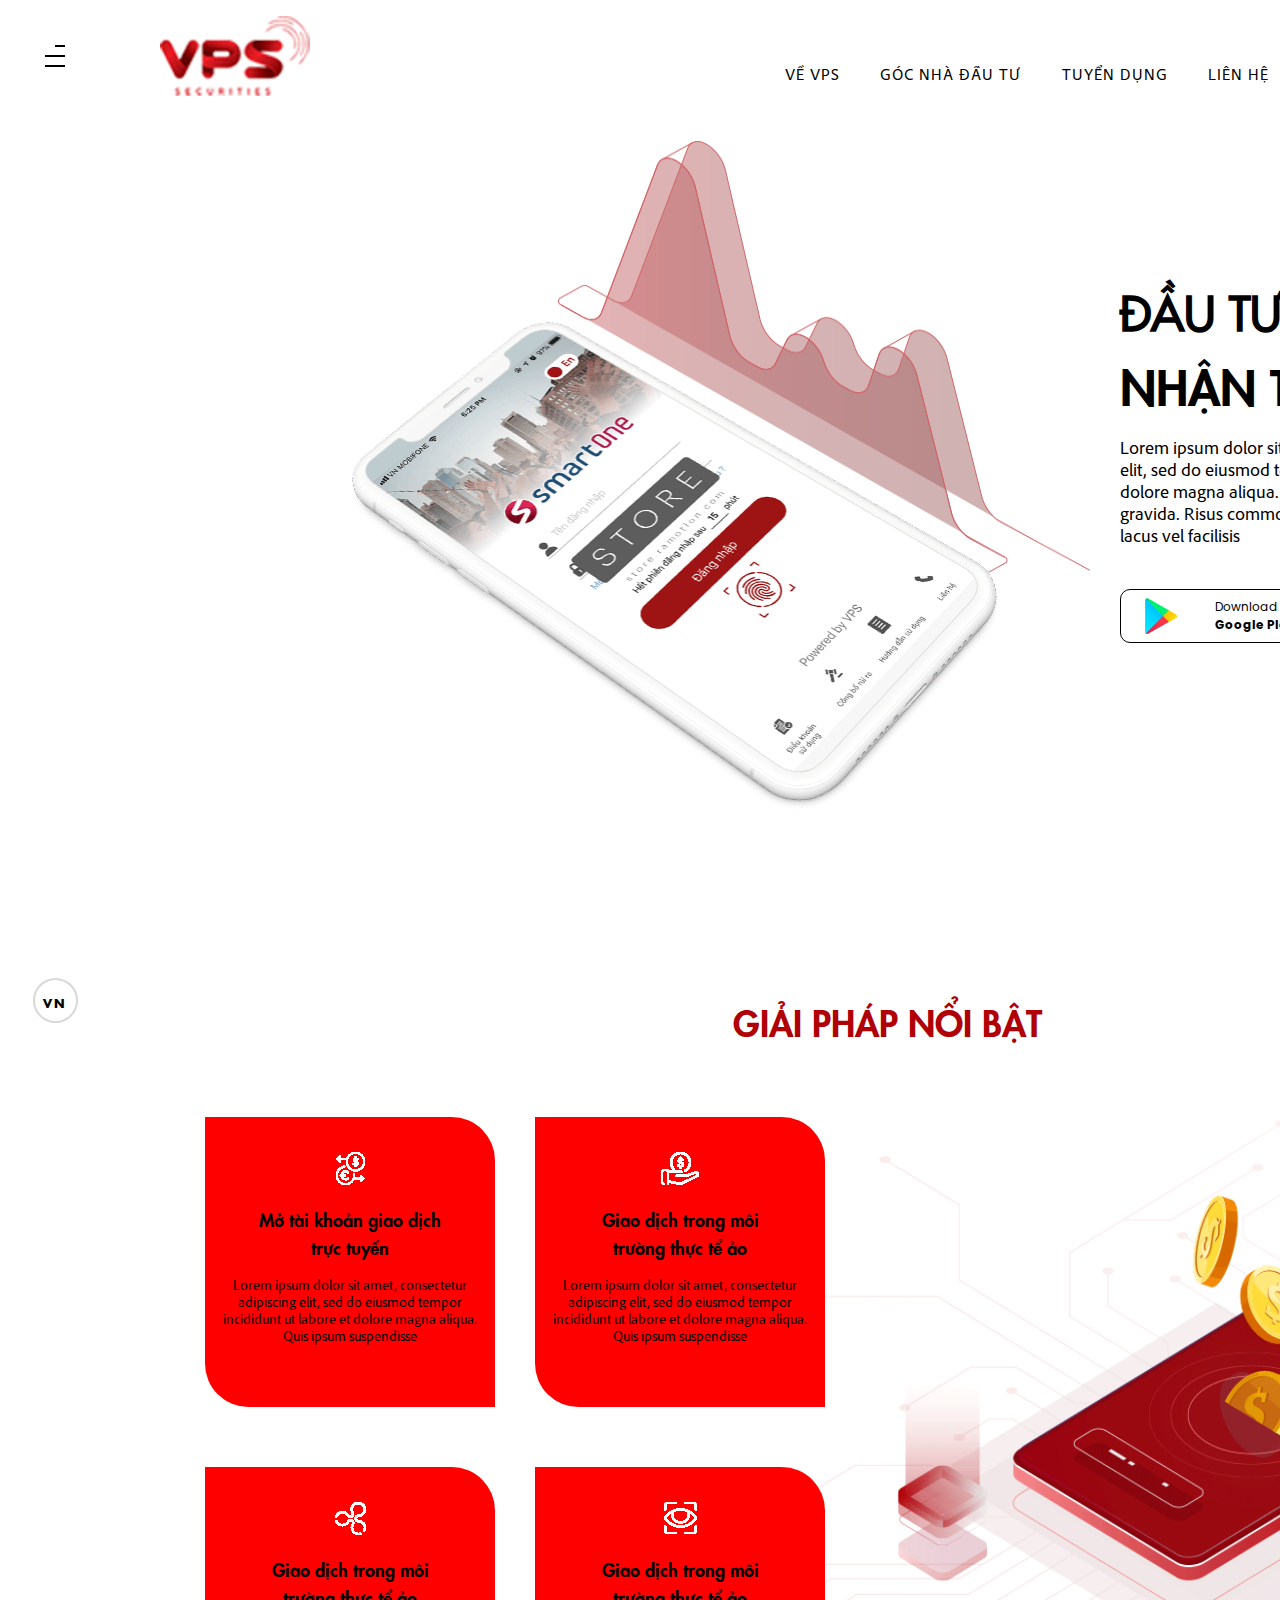
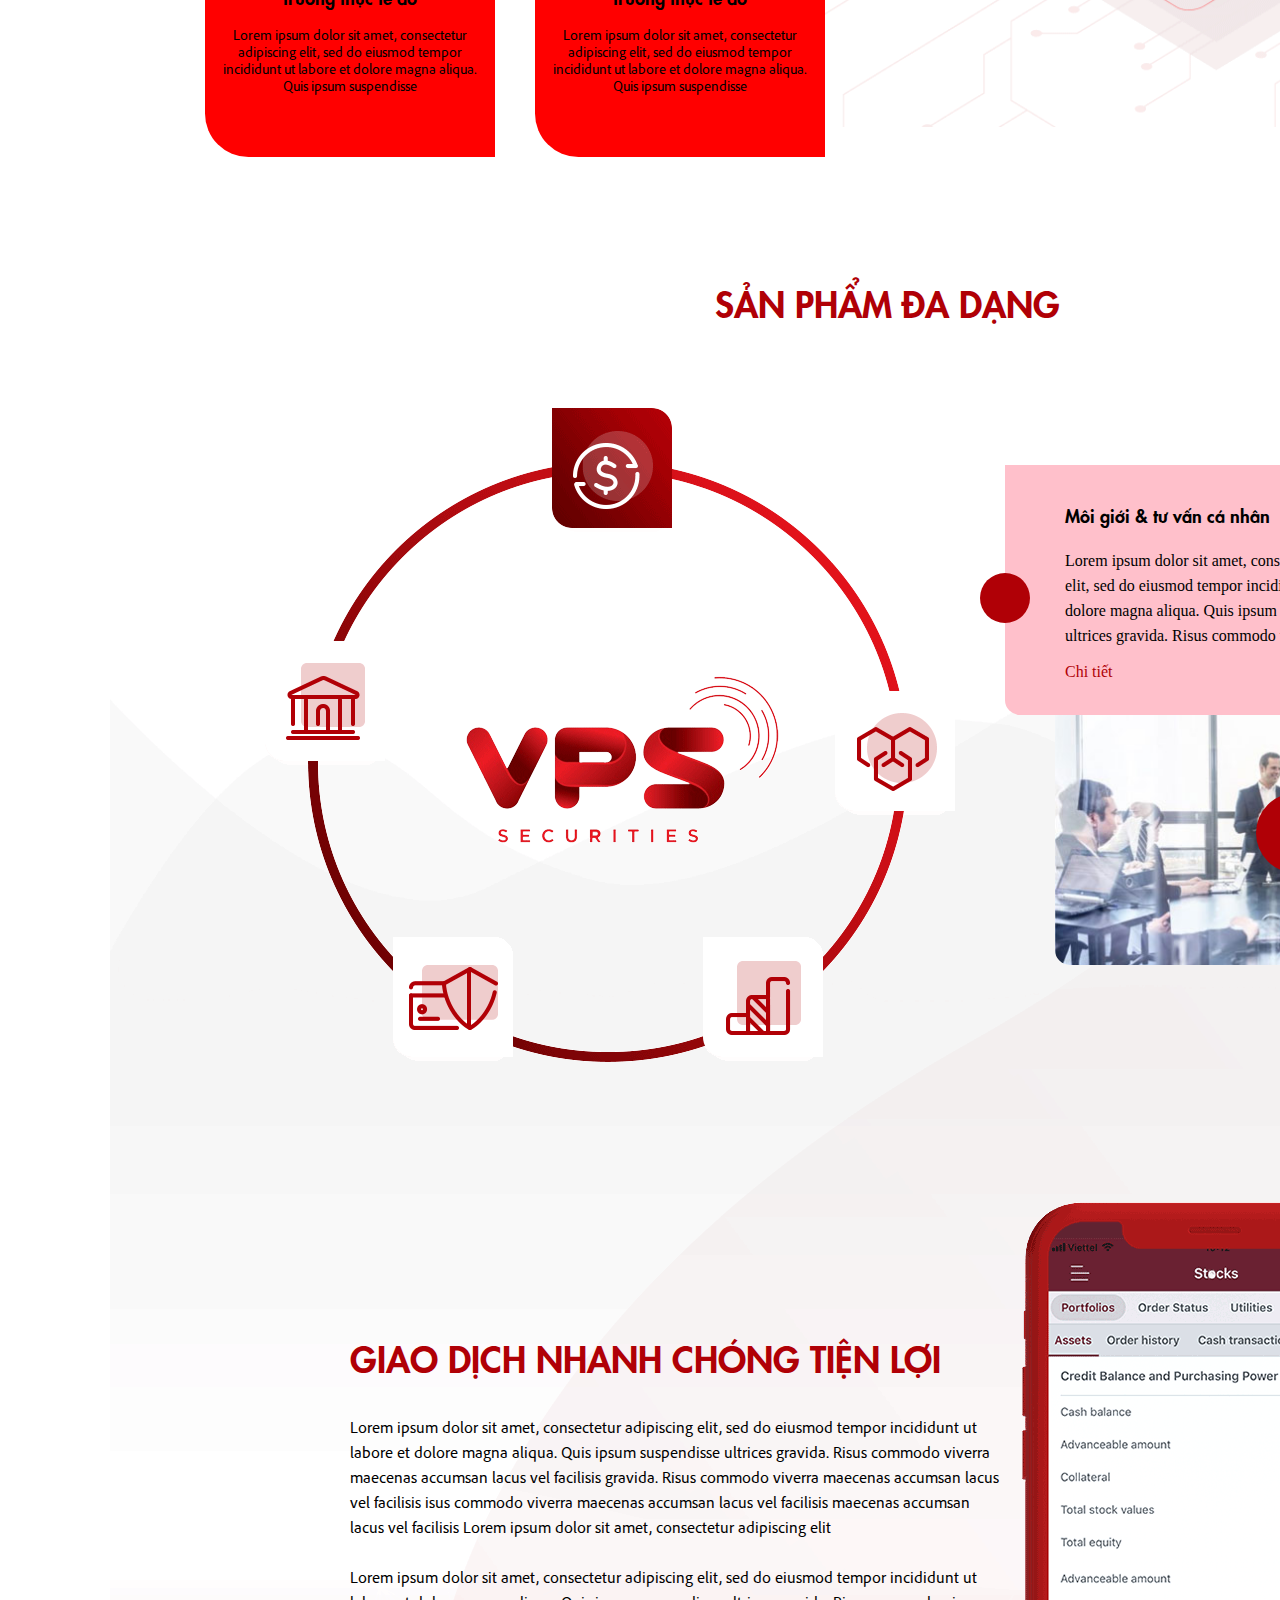
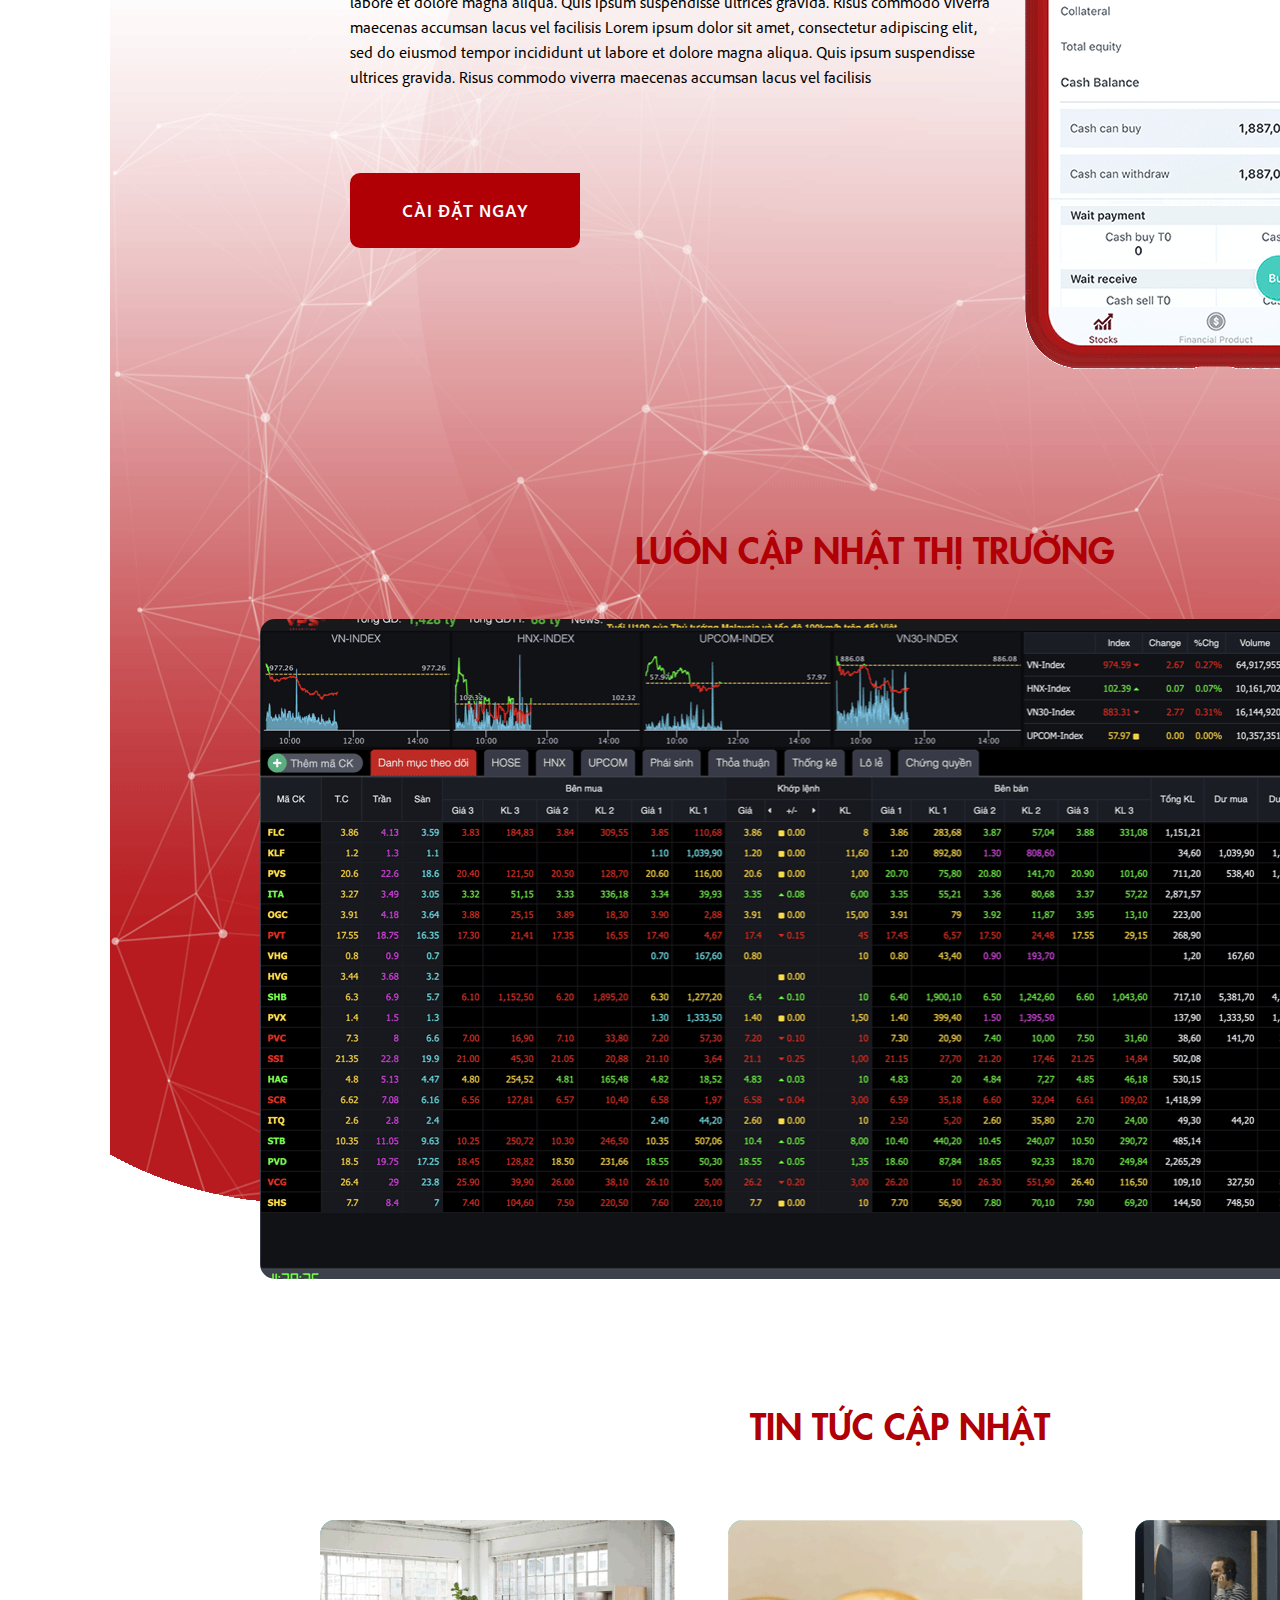
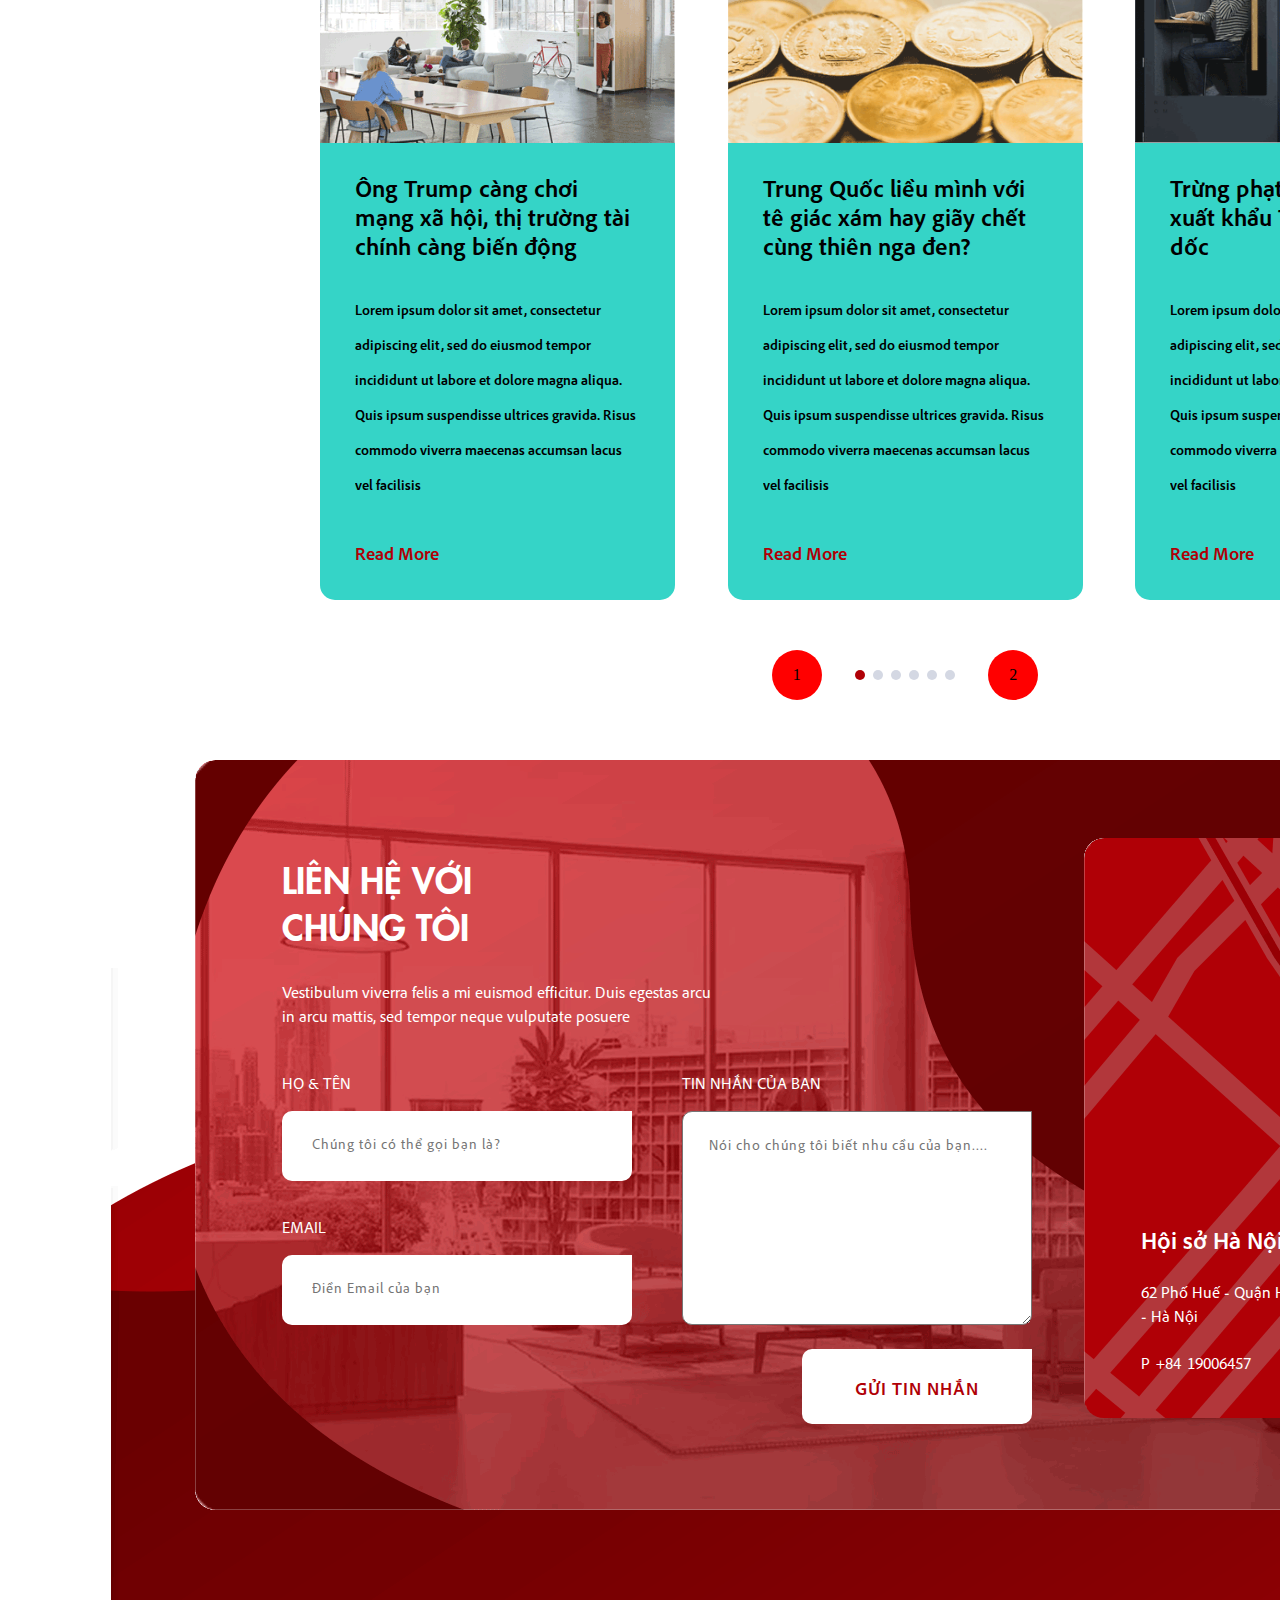
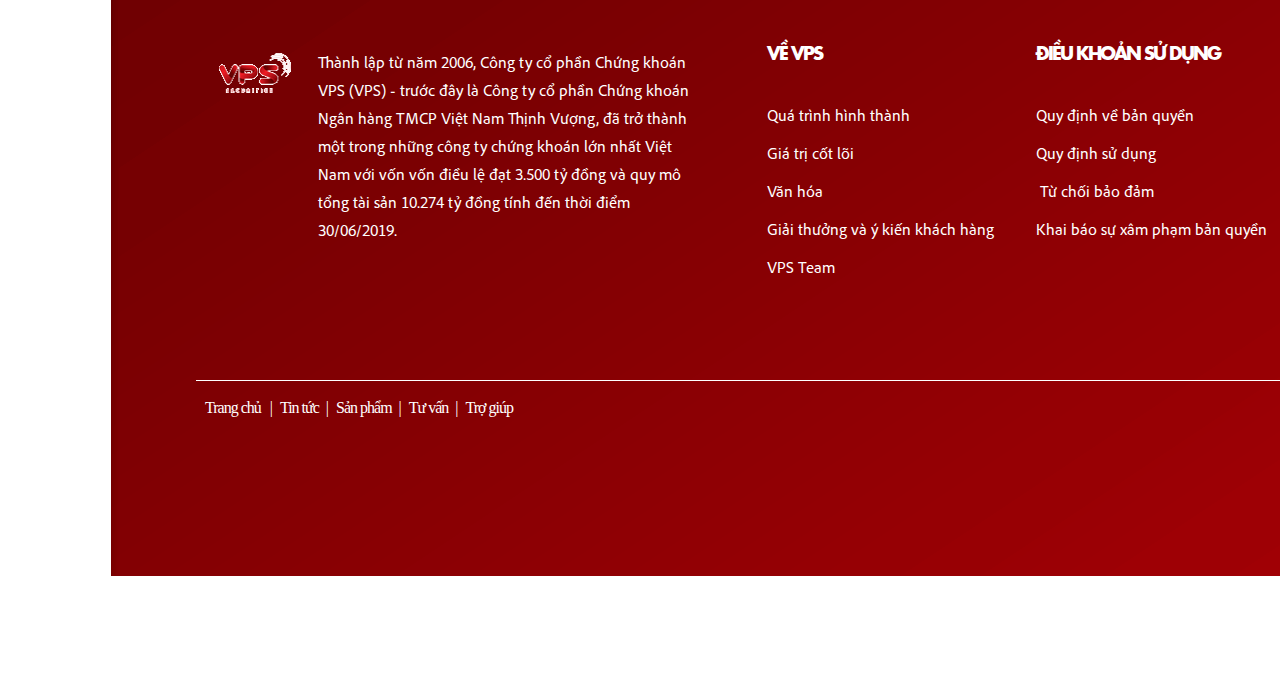
==== commit 8fa48d7d: "backgroud" ====
--- a/index.html
+++ b/index.html
@@ -224,6 +224,8 @@
             <img src="./img/phone_only.png" alt="" />
           </div>
      </div>
+
+     <img class="main__bg" src="./img/main-bg.png" alt="">
     </section>
 
     <!-- Update -->
@@ -374,12 +376,10 @@
         <div class="footer__use">
           <h4>ĐIỀU KHOẢN SỬ DỤNG</h4>
           <ul>
-            <li>
-              <a href="#">Quy định về bản quyền</a>
-              <a href="#">Quy định về sử dụng</a>
-              <a href="#">Từ chối bảo đảm</a>
-              <a href="#">Khai báo sự xâm phạm bản quyền</a>
-            </li>
+            <li><a href="#">Quy định về bản quyền</a></li>
+            <li><a href="#">Quy định sử dụng</a></li>
+            <li><a href="#">Từ chối bảo đảm</a></li>
+            <li><a href="#">Khai báo sự xâm phạm bản quyền</a></li>
           </ul>
         </div>
 
@@ -387,17 +387,28 @@
         <div class="footer__follow">
           <h4>FOLLOW VPS</h4>
           <ul class="footer__info">
-            <li>+84 19006457 / +84(0)24 39743656</li>
-            <li>hotrokhachhang@vps.com.vn</li>
-            <li>362 Phố Huế - Quận Hai Bà Trưng - Hà Nội</li>
+            <li><span><img src="./img/phone-icon2.png" alt=""></span>+84 19006457 / +84(0)24 39743656</li>
+            <li><span><img src="./img/mail.png" alt=""></span>hotrokhachhang@vps.com.vn</li>
+            <li><span><img src="./img/place2.png" alt=""></span>362 Phố Huế - Quận Hai Bà Trưng - Hà Nội</li>
           </ul>
           <div class="footer__social">
             <div class="social__icon"><i class="fab fa-facebook-f"></i></div>
             <div class="social__icon"><i class="fab fa-linkedin-in"></i></div>
           </div>
-          <div class="footer__message"><i class="fas fa-comment"></i></div>
-        </div>
-      </div>
+          <div class="footer__message"><img src="./img/message-icon.png" alt=""></div>
+        </div>
+        <div class="footer__nav">
+          <ul>
+            <li><a href="#">Trang chủ</a></li>|
+            <li><a href="#">Tin tức</a></li>|
+            <li><a href="#">Sản phẩm</a></li>|
+            <li><a href="#">Tư vấn</a></li>|
+            <li><a href="#">Trợ giúp</a></li>
+          </ul>
+          <p>Copyright © 2019 VPS, All rights reserved.</p>
+        </div>
+      </div>
+      <img class="bg" src="./img/footer.png" alt="">
     </footer>
 
     <!-- button scrollTop -->
--- a/css/style.css
+++ b/css/style.css
@@ -655,6 +655,14 @@
 
 #negotiate {
   width: 100%;
+  position: relative;
+}
+
+#negotiate .main__bg {
+  position: absolute;
+  bottom: -968px;
+  left: 0;
+  z-index: -99;
 }
 
 #negotiate .negotiate__container {
@@ -914,6 +922,7 @@
 
 #contact .contact__container {
   position: relative;
+  border: none;
   margin: 0 50px 0 85px;
   height: 750px;
   border-radius: 20px 0 20px 20px;
@@ -941,7 +950,7 @@
   font-family: ElleHeavy;
   font-size: 36px;
   font-weight: none;
-  color: none;
+  color: white;
   width: 200px;
   line-height: 47px;
   padding-bottom: 37px;
@@ -951,7 +960,7 @@
   font-family: AdobeRegular;
   font-size: 16px;
   font-weight: none;
-  color: none;
+  color: white;
   width: 55%;
   line-height: 24px;
   padding-bottom: 46px;
@@ -978,7 +987,7 @@
   font-family: AdobeRegular;
   font-size: 16px;
   font-weight: none;
-  color: none;
+  color: white;
   padding-bottom: 15px;
 }
 
@@ -996,7 +1005,7 @@
   font-family: AdobeRegular;
   font-size: 14px;
   font-weight: none;
-  color: none;
+  color: white;
 }
 
 #contact .contact__container .contact__form form .contact__info,
@@ -1030,7 +1039,7 @@
   font-family: AdobeRegular;
   font-size: 14px;
   font-weight: none;
-  color: none;
+  color: white;
 }
 
 #contact .contact__container .contact__form form .contact__btn {
@@ -1143,4 +1152,263 @@
   -ms-flex-wrap: none;
       flex-wrap: none;
 }
+
+footer {
+  margin-top: 120px;
+  margin-left: 110px;
+  padding-bottom: 273px;
+  position: relative;
+}
+
+footer a {
+  color: white;
+}
+
+footer .bg {
+  position: absolute;
+  bottom: 114px;
+  height: 183%;
+  left: -109px;
+  z-index: -99;
+}
+
+footer .footer__container {
+  width: 110%;
+  display: -webkit-box;
+  display: -ms-flexbox;
+  display: flex;
+  -webkit-box-pack: start;
+      -ms-flex-pack: start;
+          justify-content: flex-start;
+  -webkit-box-align: none;
+      -ms-flex-align: none;
+          align-items: none;
+  -ms-flex-wrap: wrap;
+      flex-wrap: wrap;
+}
+
+footer .footer__container h4 {
+  font-family: ElleBold;
+  font-size: 18px;
+  font-weight: none;
+  color: white;
+  margin-bottom: 47px;
+  letter-spacing: -2px;
+}
+
+footer .footer__container .footer__company {
+  margin-top: 21px;
+  display: -webkit-box;
+  display: -ms-flexbox;
+  display: flex;
+  -webkit-box-pack: justify;
+      -ms-flex-pack: justify;
+          justify-content: space-between;
+  -webkit-box-align: none;
+      -ms-flex-align: none;
+          align-items: none;
+  -ms-flex-wrap: wrap;
+      flex-wrap: wrap;
+}
+
+footer .footer__container .footer__company img {
+  width: 72px;
+  height: 40px;
+  margin: 2px 27px 0 -1px;
+  position: relative;
+}
+
+footer .footer__container .footer__company p {
+  width: 380px;
+  line-height: 28px;
+  font-family: AdobeRegular;
+  font-size: 16px;
+  font-weight: none;
+  color: white;
+}
+
+footer .footer__container .footer__about {
+  margin-left: 69px;
+  margin-top: 6px;
+}
+
+footer .footer__container .footer__about ul li {
+  font-family: AdobeRegular;
+  font-size: 16px;
+  font-weight: none;
+  color: white;
+  margin-bottom: 25px;
+  line-height: 13px;
+}
+
+footer .footer__container .footer__use {
+  margin-left: 42px;
+  margin-top: 6px;
+}
+
+footer .footer__container .footer__use ul li {
+  font-family: AdobeRegular;
+  font-size: 16px;
+  font-weight: none;
+  color: white;
+  margin-bottom: 25px;
+  line-height: 13px;
+}
+
+footer .footer__container .footer__use ul li:nth-child(3) {
+  margin-left: 4px;
+}
+
+footer .footer__container .footer__follow {
+  margin-left: 34px;
+  margin-top: 6px;
+  position: relative;
+}
+
+footer .footer__container .footer__follow h4 {
+  margin-top: 3px;
+  margin-bottom: 46px;
+}
+
+footer .footer__container .footer__follow .footer__info {
+  margin-left: 5px;
+}
+
+footer .footer__container .footer__follow .footer__info li {
+  font-family: AdobeRegular;
+  font-size: 16px;
+  font-weight: none;
+  color: white;
+  margin-bottom: 20px;
+  line-height: 3px;
+}
+
+footer .footer__container .footer__follow .footer__info li span {
+  margin-right: 13px;
+}
+
+footer .footer__container .footer__follow .footer__info li span img {
+  position: relative;
+}
+
+footer .footer__container .footer__follow .footer__info li span img::after {
+  content: "";
+  position: absolute;
+  top: 0;
+  left: 0;
+  width: 100%;
+  height: 100%;
+  background-color: white;
+}
+
+footer .footer__container .footer__follow .footer__info li:nth-child(2) span {
+  margin-right: 16px;
+}
+
+footer .footer__container .footer__follow .footer__info li:nth-child(3) span {
+  margin-right: 19px;
+}
+
+footer .footer__container .footer__follow .footer__social {
+  padding: 14px 0 0 3px;
+  display: -webkit-box;
+  display: -ms-flexbox;
+  display: flex;
+}
+
+footer .footer__container .footer__follow .footer__social .social__icon {
+  margin-right: 8px;
+  width: 47px;
+  height: 47px;
+  background-color: white;
+  border-radius: 50%;
+  display: -webkit-box;
+  display: -ms-flexbox;
+  display: flex;
+  -webkit-box-pack: center;
+      -ms-flex-pack: center;
+          justify-content: center;
+  -webkit-box-align: center;
+      -ms-flex-align: center;
+          align-items: center;
+  -ms-flex-wrap: none;
+      flex-wrap: none;
+}
+
+footer .footer__container .footer__follow .footer__social .social__icon i {
+  font-size: 21px;
+  color: #b00006;
+}
+
+footer .footer__container .footer__follow .footer__message {
+  position: absolute;
+  bottom: -37px;
+  right: -4px;
+}
+
+footer .footer__container .footer__nav {
+  position: relative;
+  margin-top: 96px;
+  margin-left: -24px;
+  width: 98%;
+  display: -webkit-box;
+  display: -ms-flexbox;
+  display: flex;
+  -webkit-box-pack: justify;
+      -ms-flex-pack: justify;
+          justify-content: space-between;
+  -webkit-box-align: center;
+      -ms-flex-align: center;
+          align-items: center;
+  -ms-flex-wrap: none;
+      flex-wrap: none;
+}
+
+footer .footer__container .footer__nav::before {
+  content: "";
+  position: absolute;
+  top: -18px;
+  left: 0;
+  height: 1px;
+  width: 100%;
+  background-color: white;
+}
+
+footer .footer__container .footer__nav ul {
+  display: -webkit-box;
+  display: -ms-flexbox;
+  display: flex;
+  -webkit-box-pack: start;
+      -ms-flex-pack: start;
+          justify-content: flex-start;
+  -webkit-box-align: center;
+      -ms-flex-align: center;
+          align-items: center;
+  -ms-flex-wrap: none;
+      flex-wrap: none;
+  color: white;
+}
+
+footer .footer__container .footer__nav ul li {
+  margin: 0 9px;
+  letter-spacing: -1px;
+}
+
+footer .footer__container .footer__nav ul li:nth-child(2) {
+  margin: 0 7px;
+}
+
+footer .footer__container .footer__nav ul li:nth-child(3), footer .footer__container .footer__nav ul li:nth-child(5), footer .footer__container .footer__nav ul li:nth-child(4) {
+  margin: 0 7px;
+}
+
+footer .footer__container .footer__nav p {
+  margin-top: 2px;
+  margin-right: -5px;
+  font-family: AdobeRegular;
+  font-size: 14px;
+  font-weight: none;
+  color: white;
+  width: auto;
+}
 /*# sourceMappingURL=style.css.map */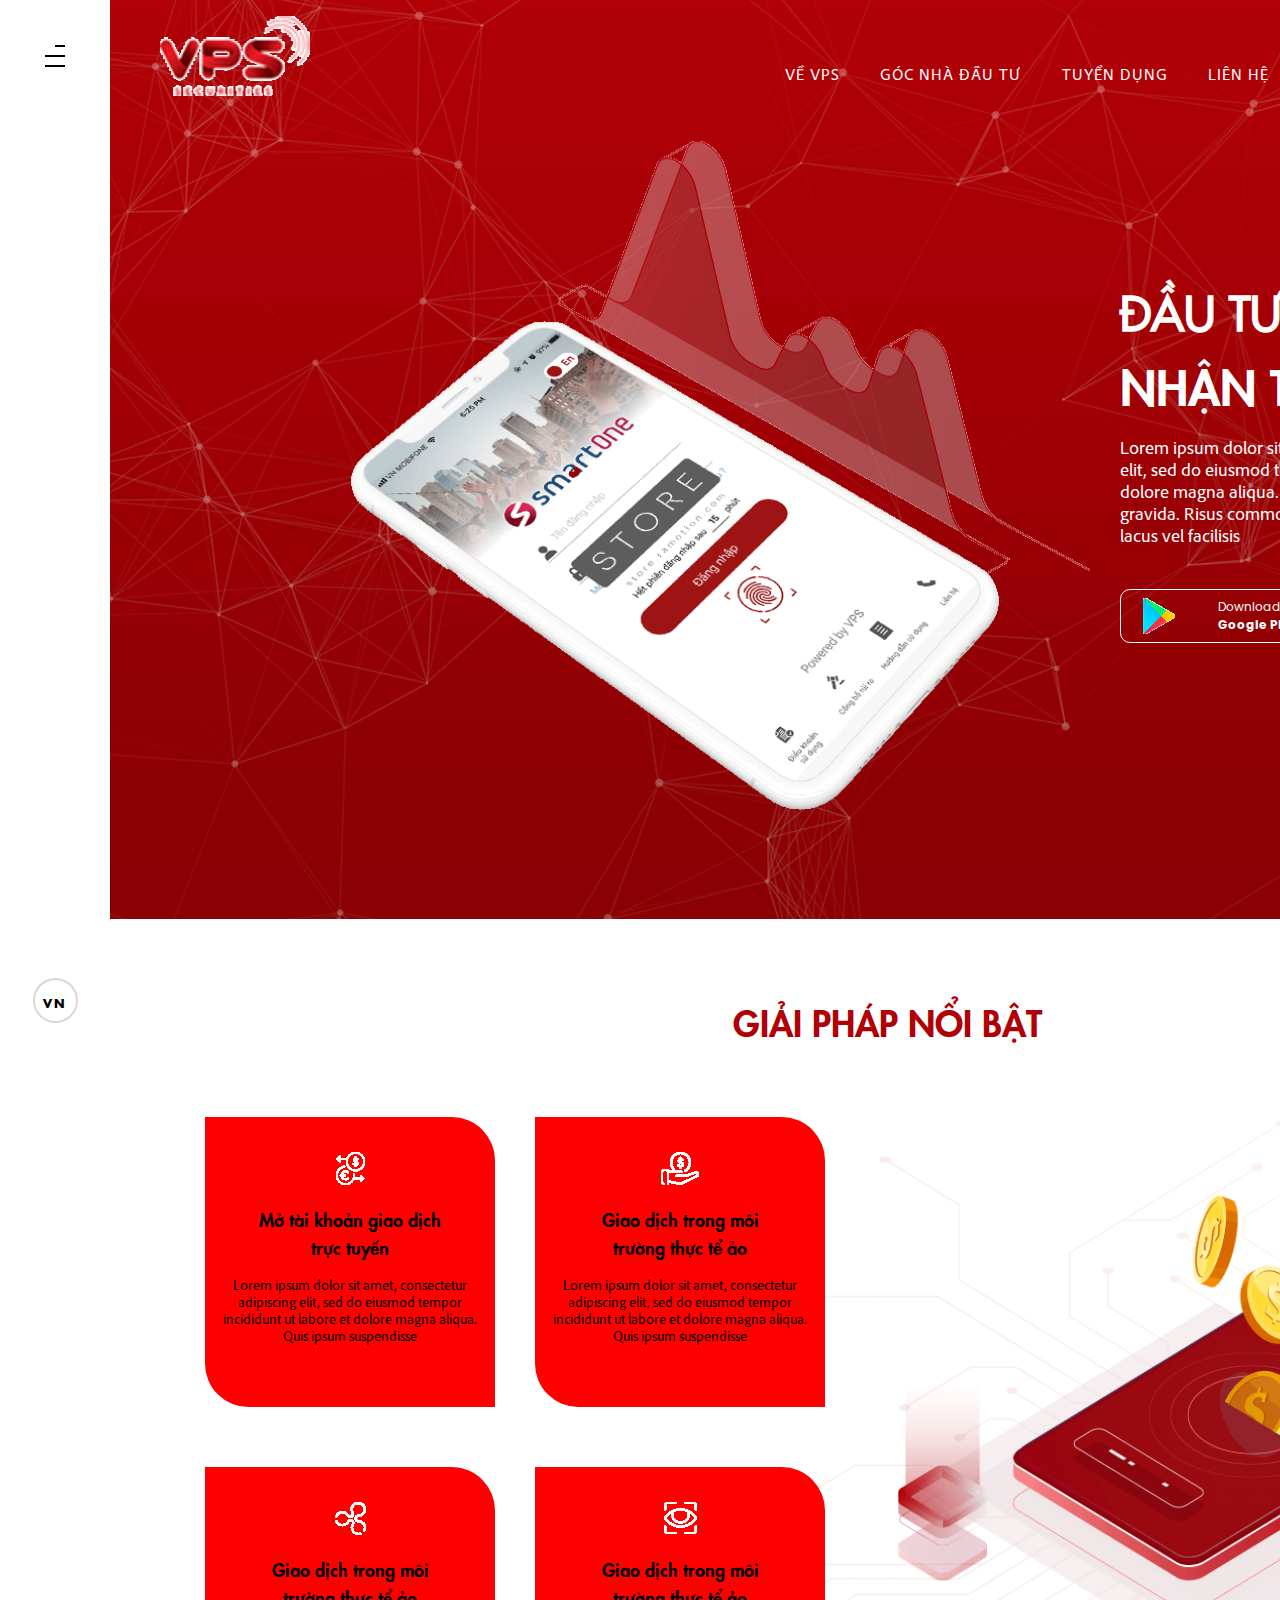
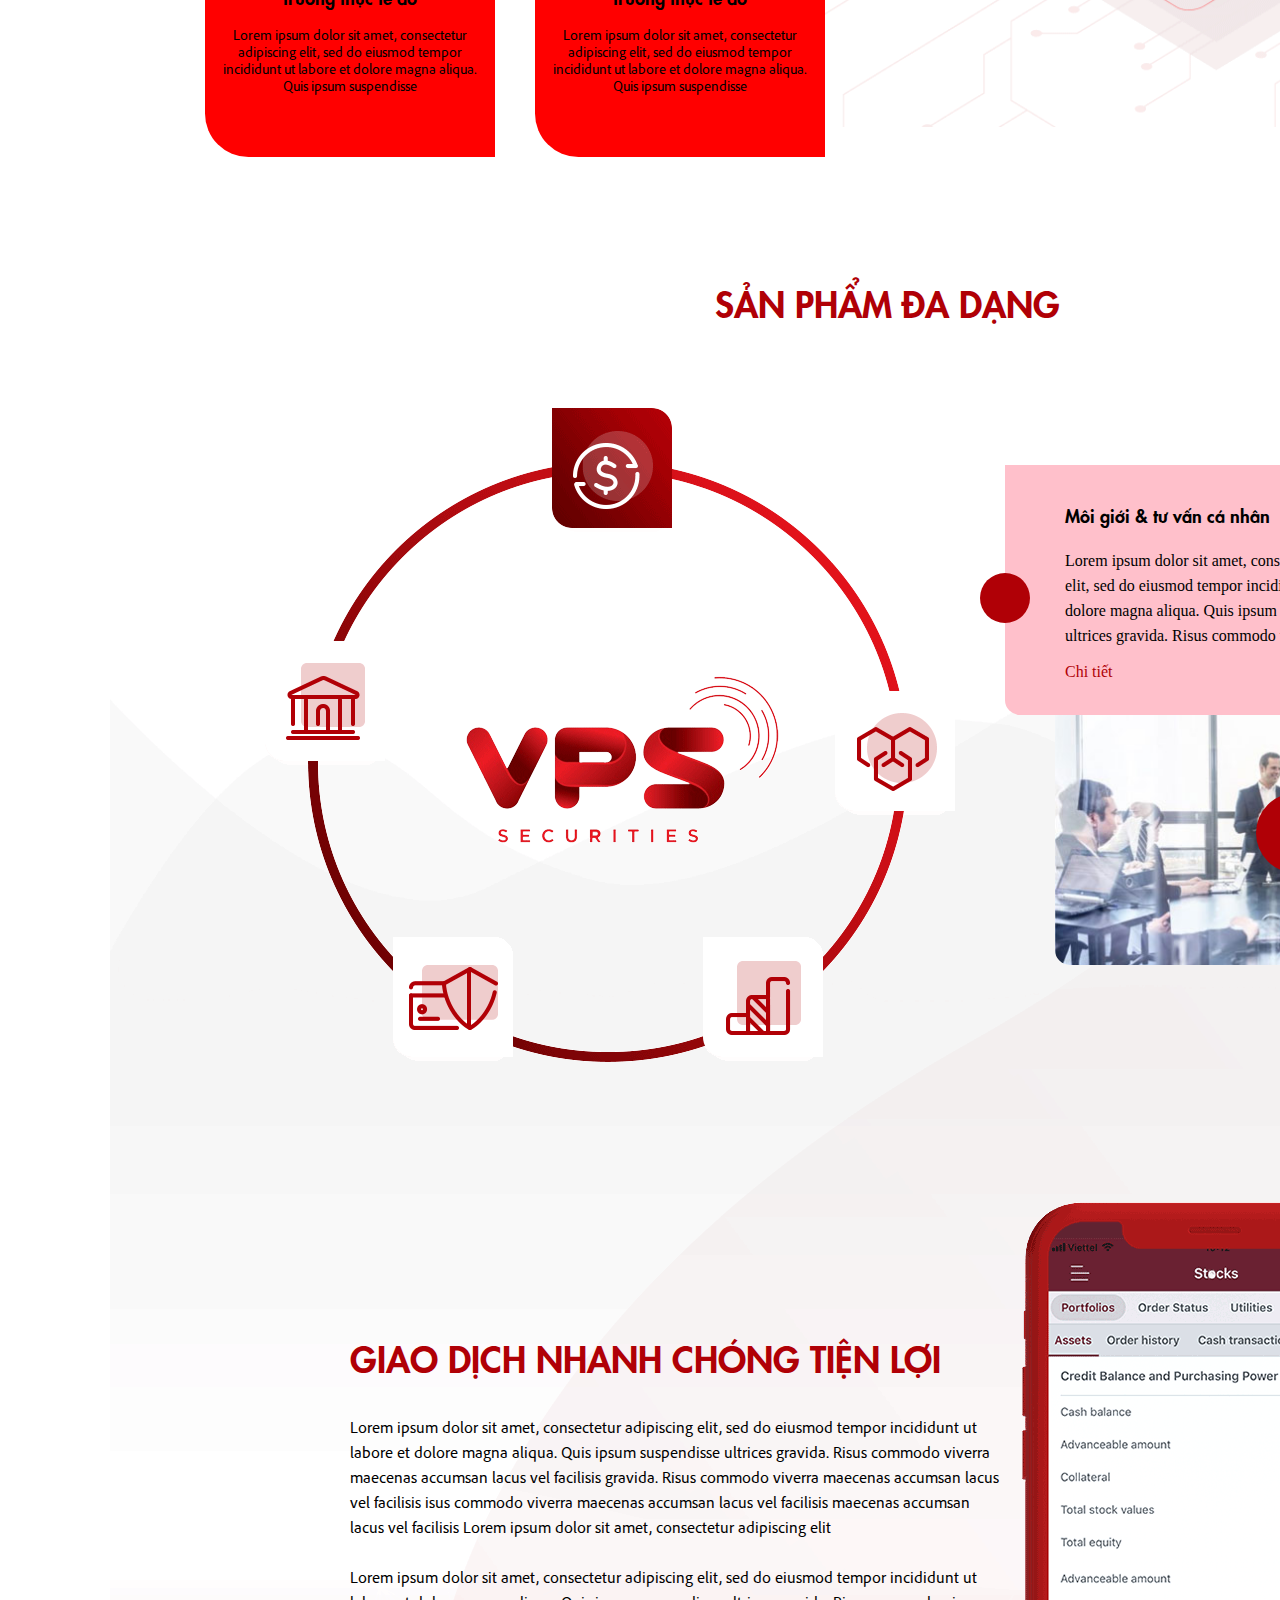
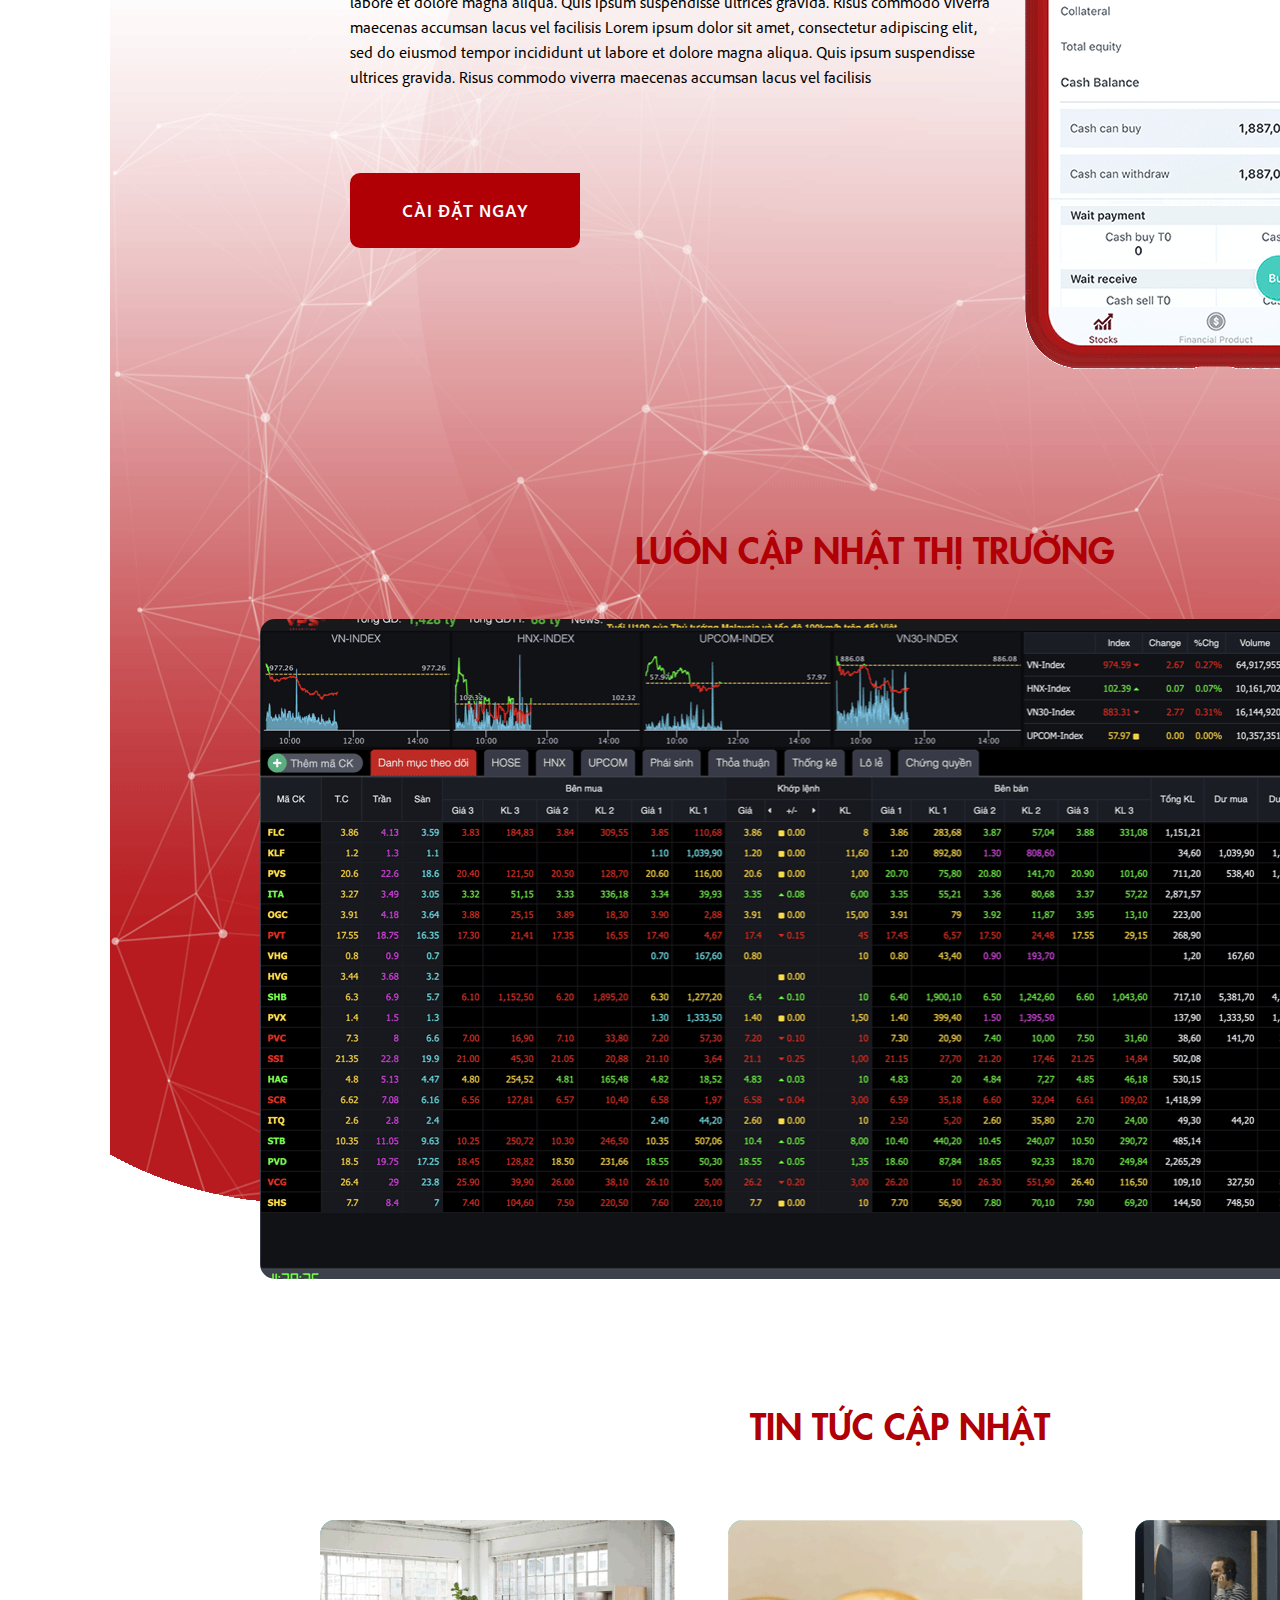
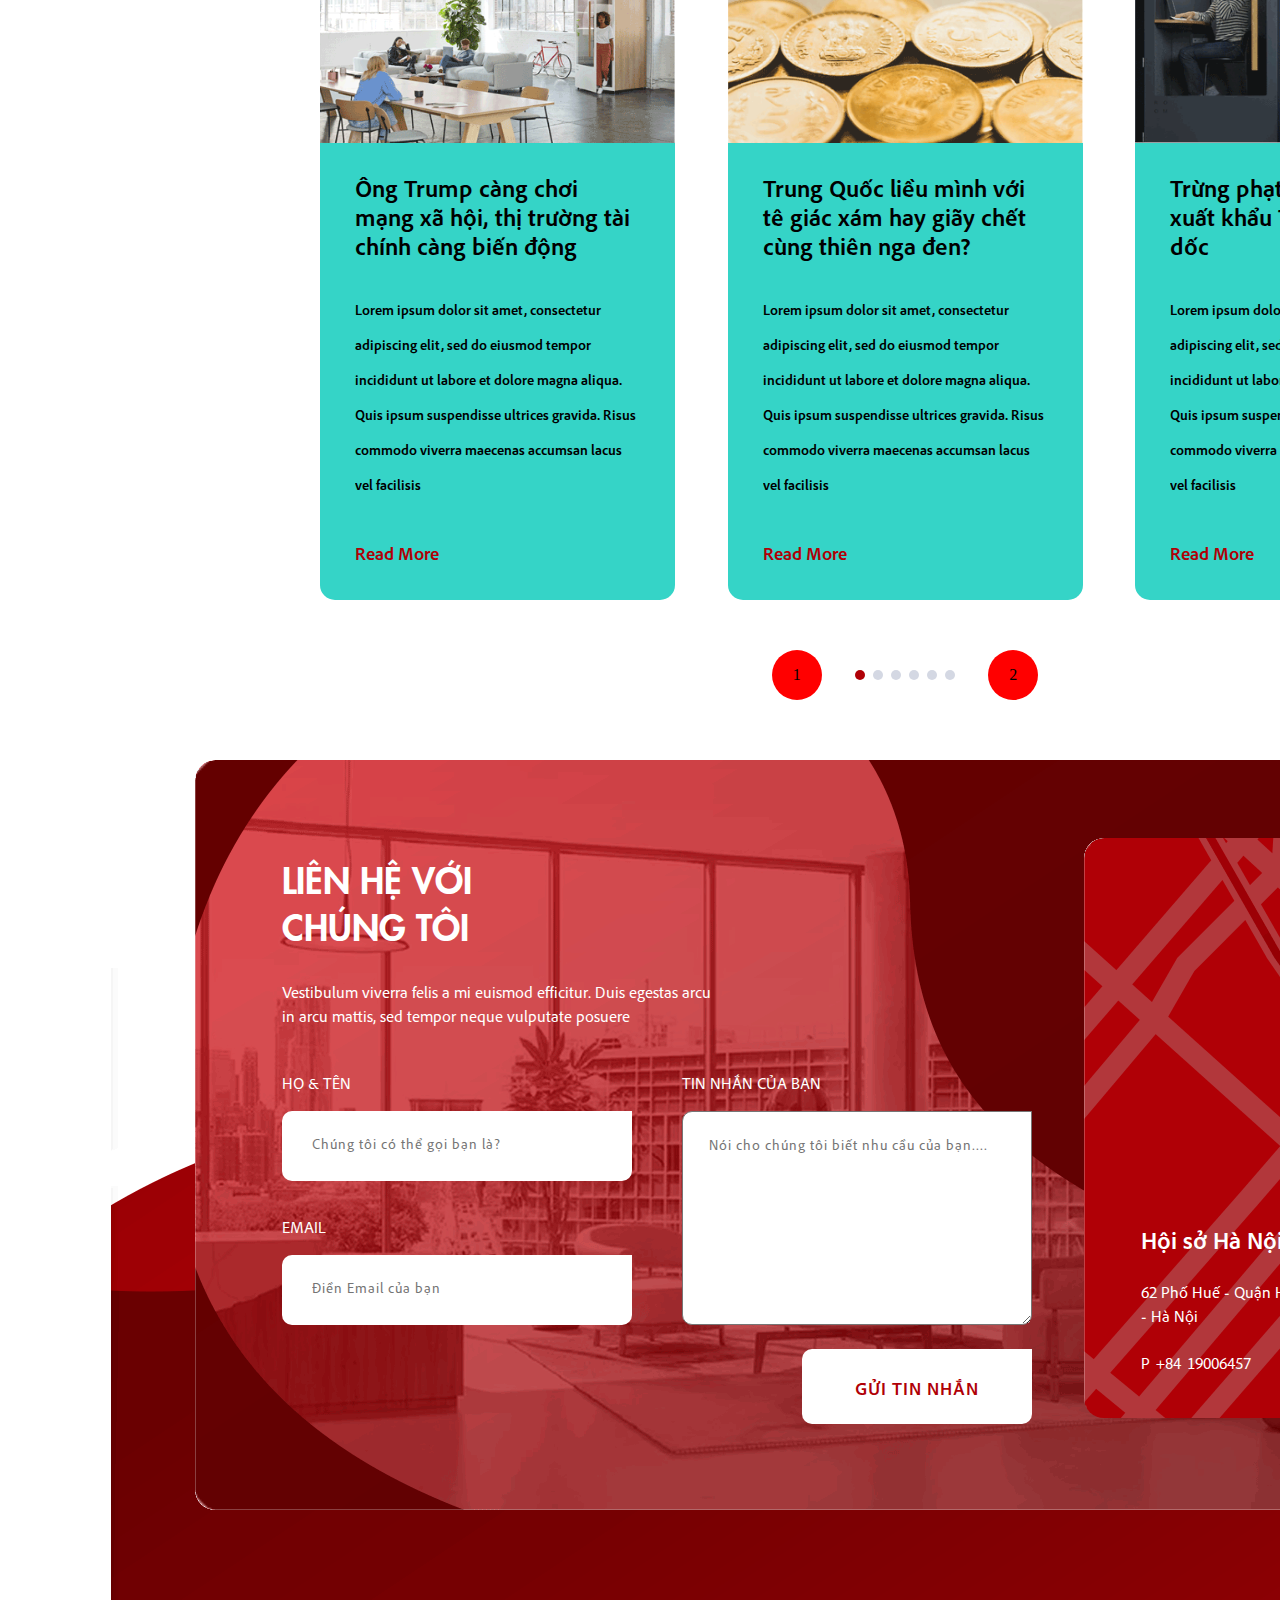
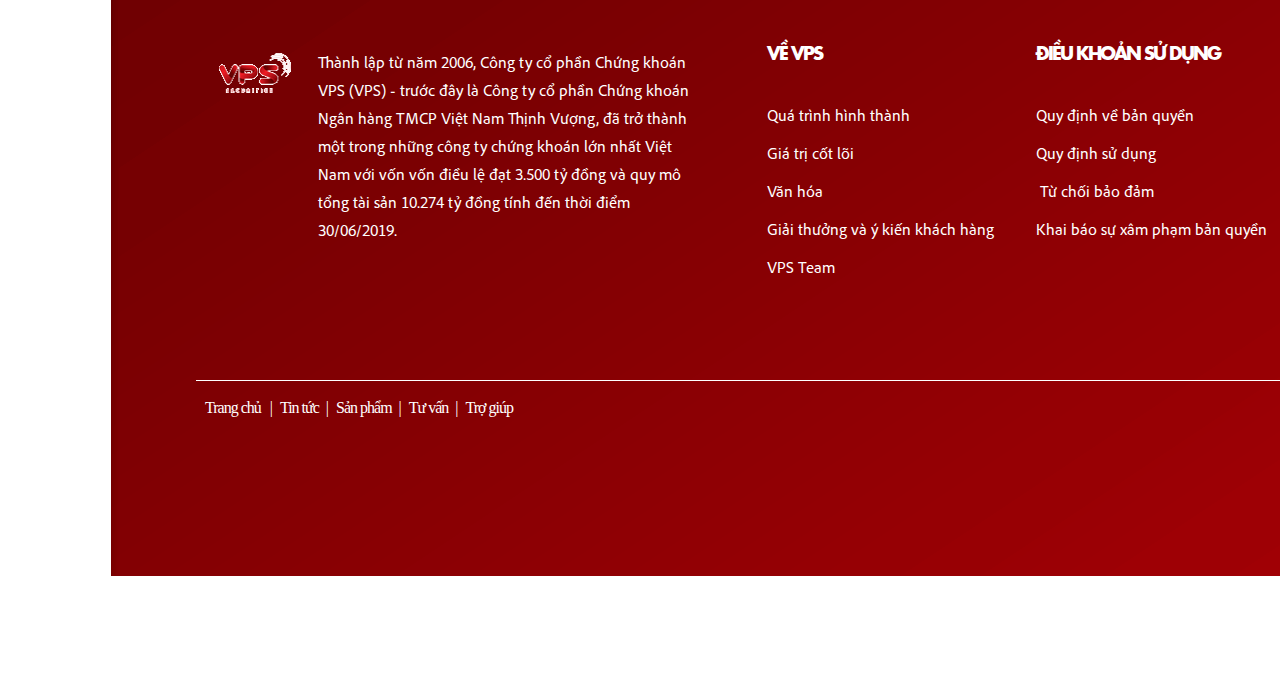
==== commit 8b973f17: "header-bg" ====
--- a/index.html
+++ b/index.html
@@ -38,6 +38,8 @@
 
     <!-- Header Page -->
     <header>
+      <img class="header__bg" src="./img/header-bg.png" alt="">
+
       <!-- header menu -->
       <nav class="header__nav">
         <div class="header__brand">
@@ -66,7 +68,7 @@
       <div class="header__main">
         <!-- header image -->
         <div class="header__img">
-            <img  src="./img/phone.png" alt="" />
+            <img  src="./img/header-phone.png" alt="" />
             <img  src="./img/vectorSmart.png" alt="">
         </div>
 
@@ -91,7 +93,7 @@
                 </div>
             </div>
             <div class="header__btn">
-                    <img src="./img/Apple.png" alt="">
+                    <img src="./img/Apple2.png" alt="">
                     <div class="header__btnText">
                         <span>Download on</span>
                         <strong>App Store</strong>
--- a/css/style.css
+++ b/css/style.css
@@ -37,7 +37,7 @@
   font-family: ElleMedium;
   font-size: 47px;
   font-weight: none;
-  color: none;
+  color: white;
 }
 
 .bbtn {
@@ -248,6 +248,14 @@
 
 header {
   padding: 16px 0;
+  position: relative;
+}
+
+header .header__bg {
+  position: absolute;
+  top: 0;
+  left: 0;
+  z-index: -99;
 }
 
 header .header__nav {
@@ -293,17 +301,18 @@
   font-family: AdobeRegular;
   font-size: 16px;
   font-weight: 500;
-  color: black;
+  color: white;
   letter-spacing: 1px;
 }
 
 header .header__nav .header__links .header__item .header__SignUp {
-  font-size: 17px;
-  font-weight: 300;
-  color: black;
+  font-family: AdobeBold;
+  font-size: 18px;
+  font-weight: none;
+  color: white;
   height: 50px;
   width: 226px;
-  background-color: yellowgreen;
+  background-color: white;
   text-align: center;
   border: none;
   border-radius: 5px 0 5px 5px;
@@ -356,7 +365,7 @@
   font-family: ElleHeavy;
   font-size: 48px;
   font-weight: none;
-  color: none;
+  color: white;
 }
 
 header .header__main .header__content .header__text p {
@@ -365,7 +374,7 @@
   font-family: AdobeRegular;
   font-size: 18px;
   font-weight: none;
-  color: none;
+  color: white;
 }
 
 header .header__main .header__content .header__btnGroup {
@@ -386,10 +395,10 @@
   font-family: "Poppins", sans-serif;
   font-size: 12px;
   font-weight: none;
-  color: none;
+  color: white;
   height: 54px;
   width: 192px;
-  border: 1px solid black;
+  border: 1px solid white;
   display: -webkit-box;
   display: -ms-flexbox;
   display: flex;
@@ -402,6 +411,10 @@
       flex-wrap: none;
   border-radius: 10px;
   cursor: pointer;
+}
+
+header .header__main .header__content .header__btnGroup .header__btn .header__btnText {
+  margin-left: 10px;
 }
 
 header .header__main .header__content .header__btnGroup .header__btn img {
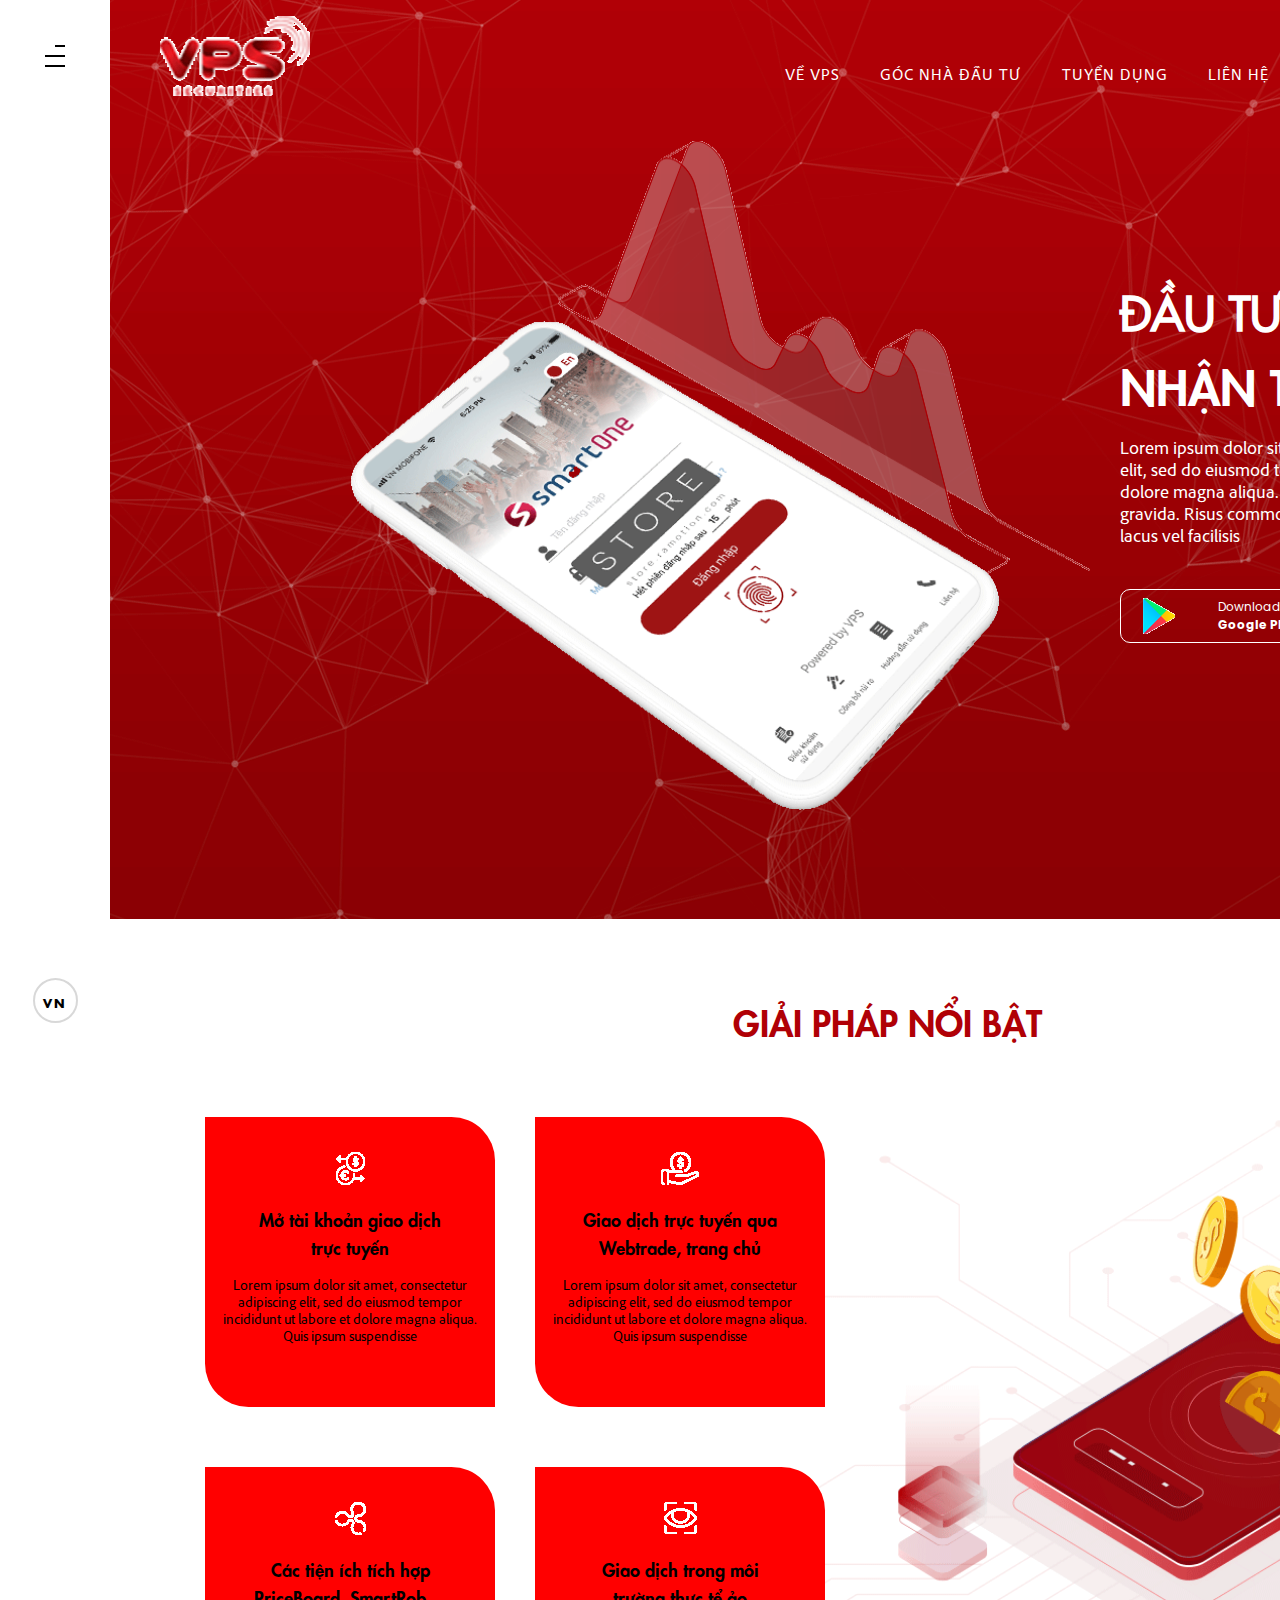
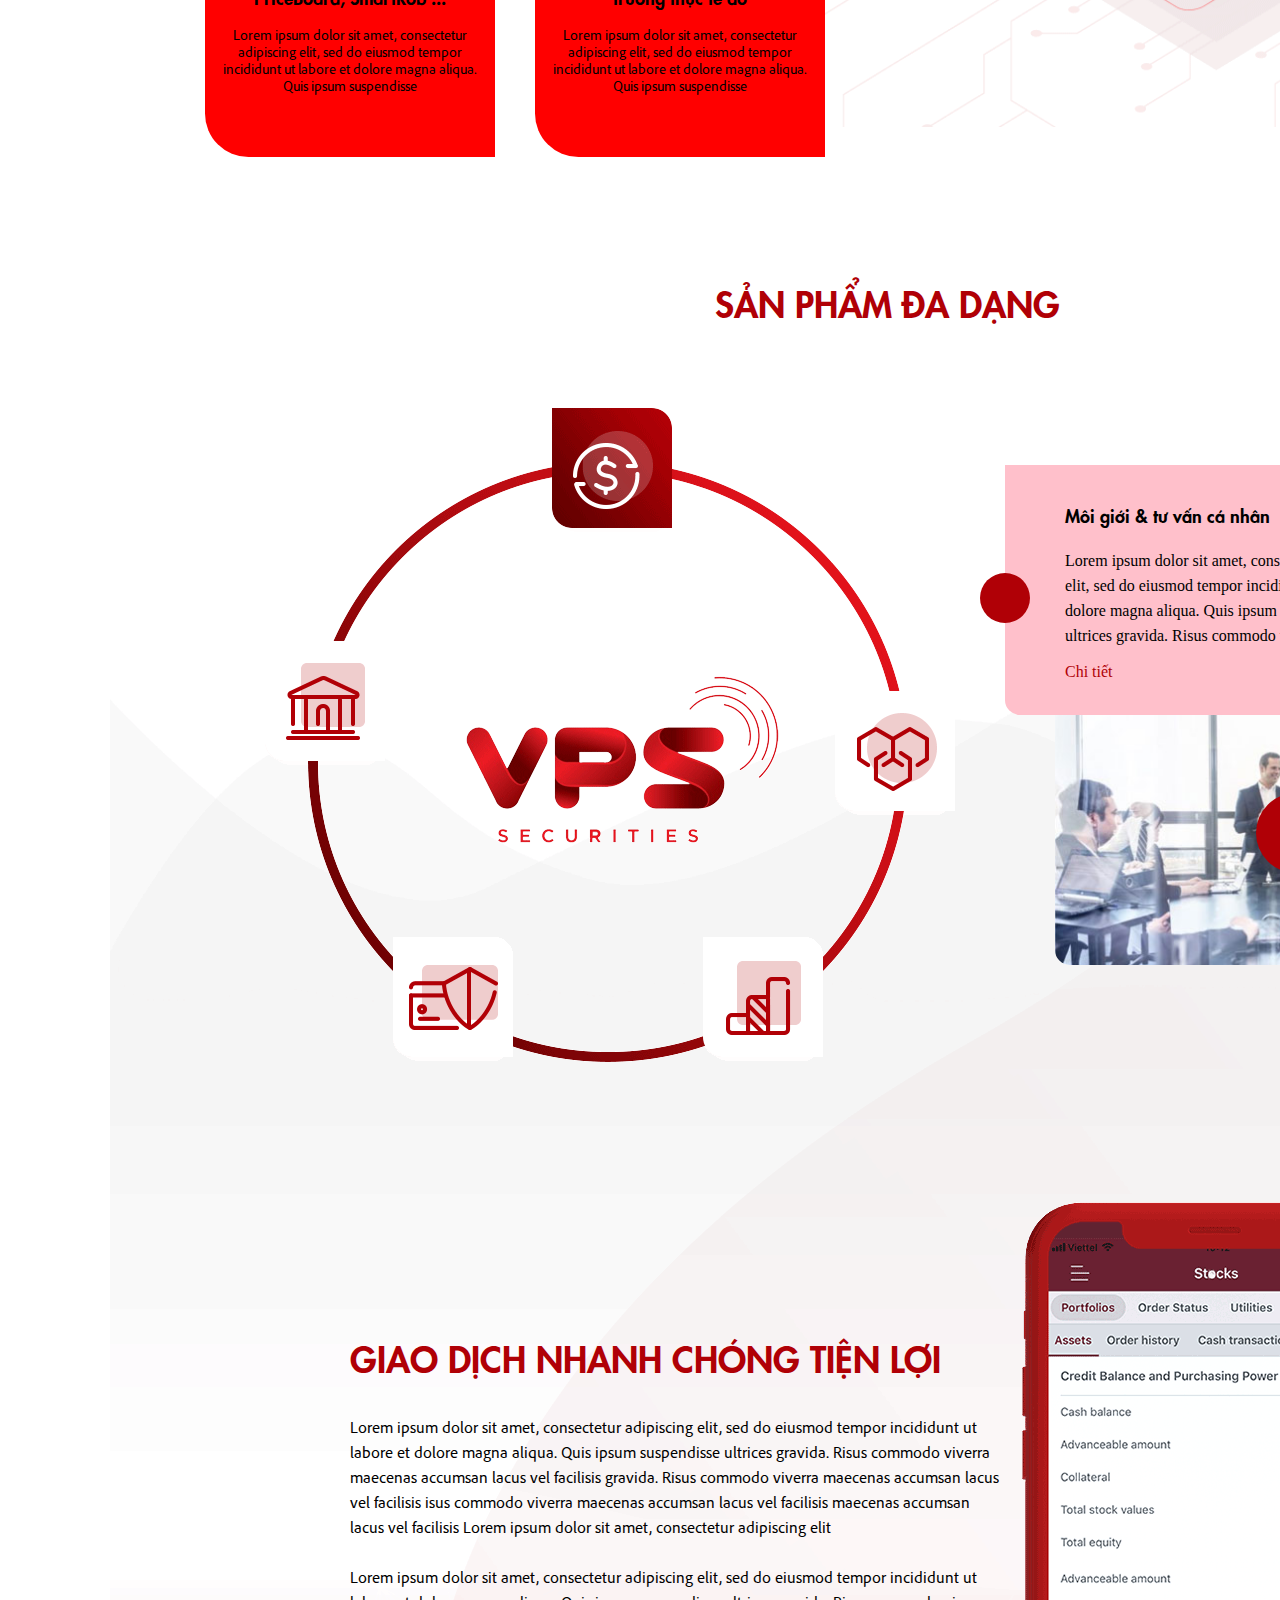
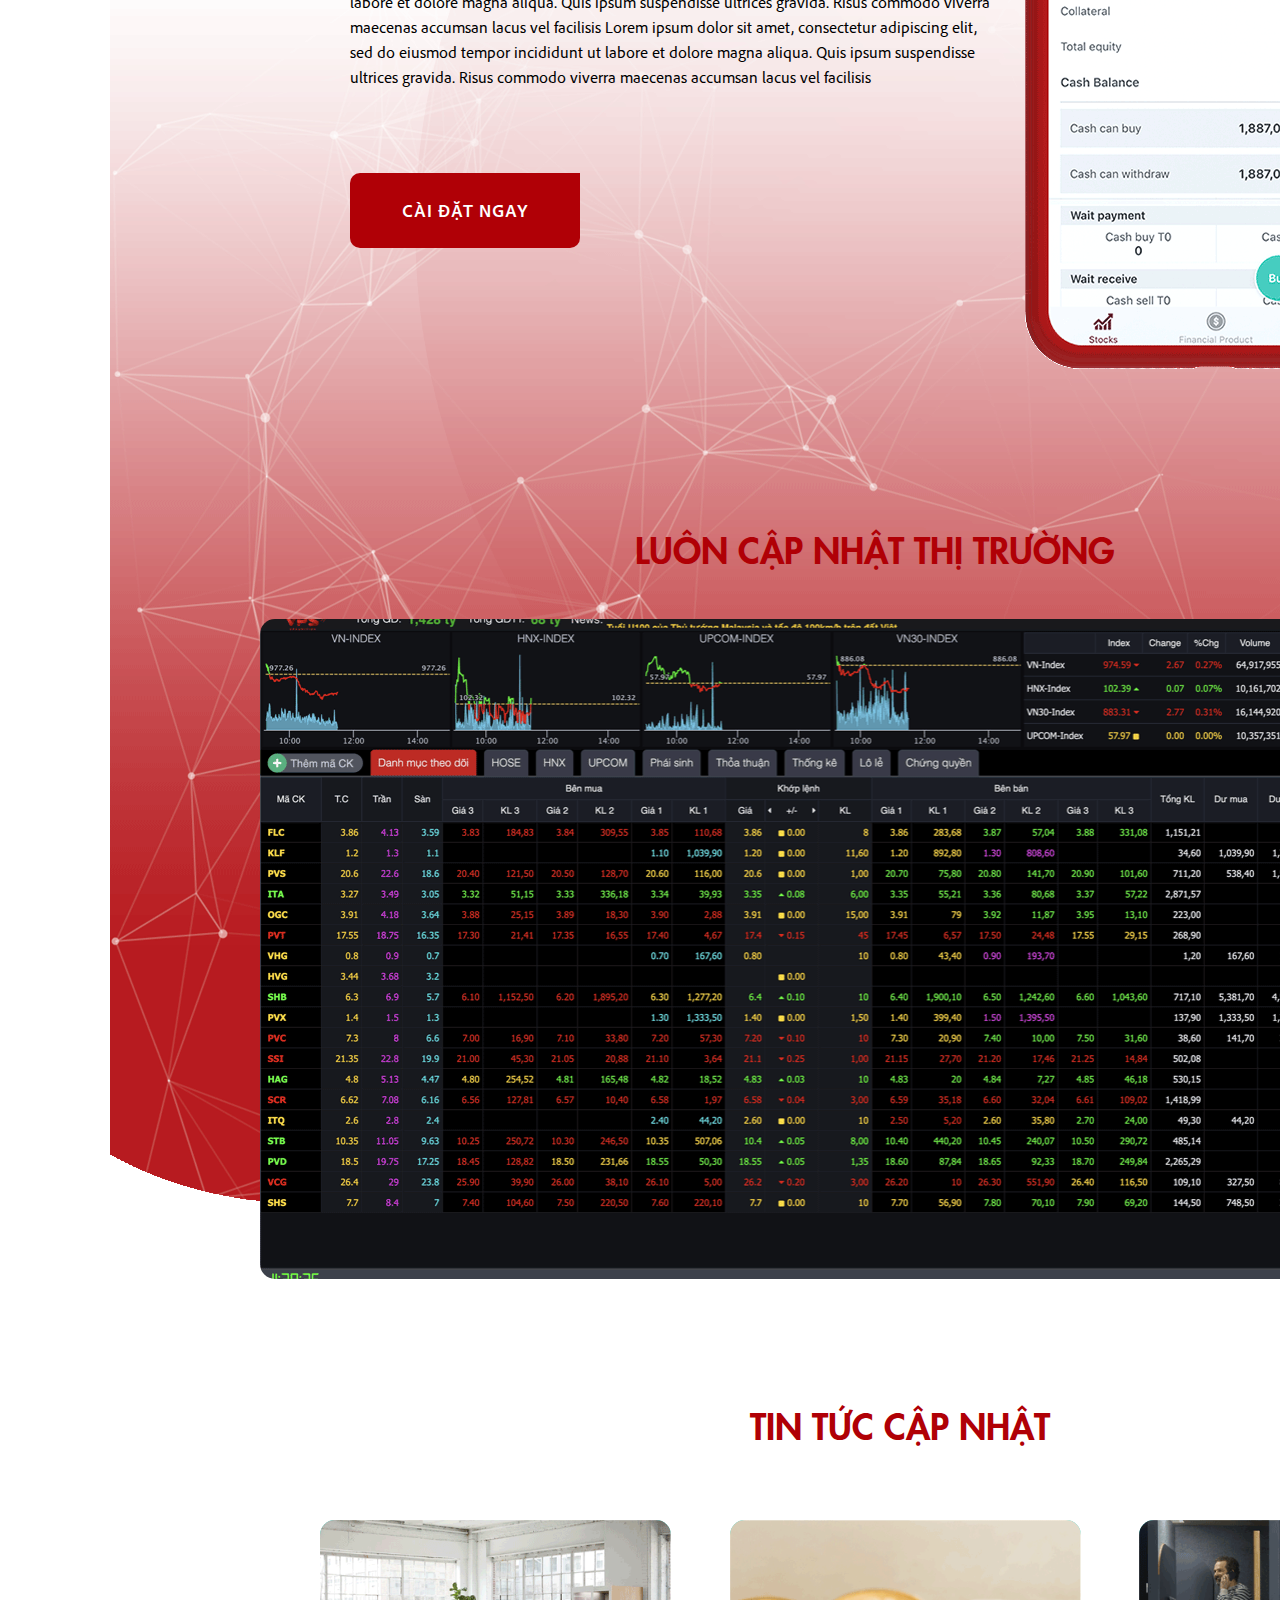
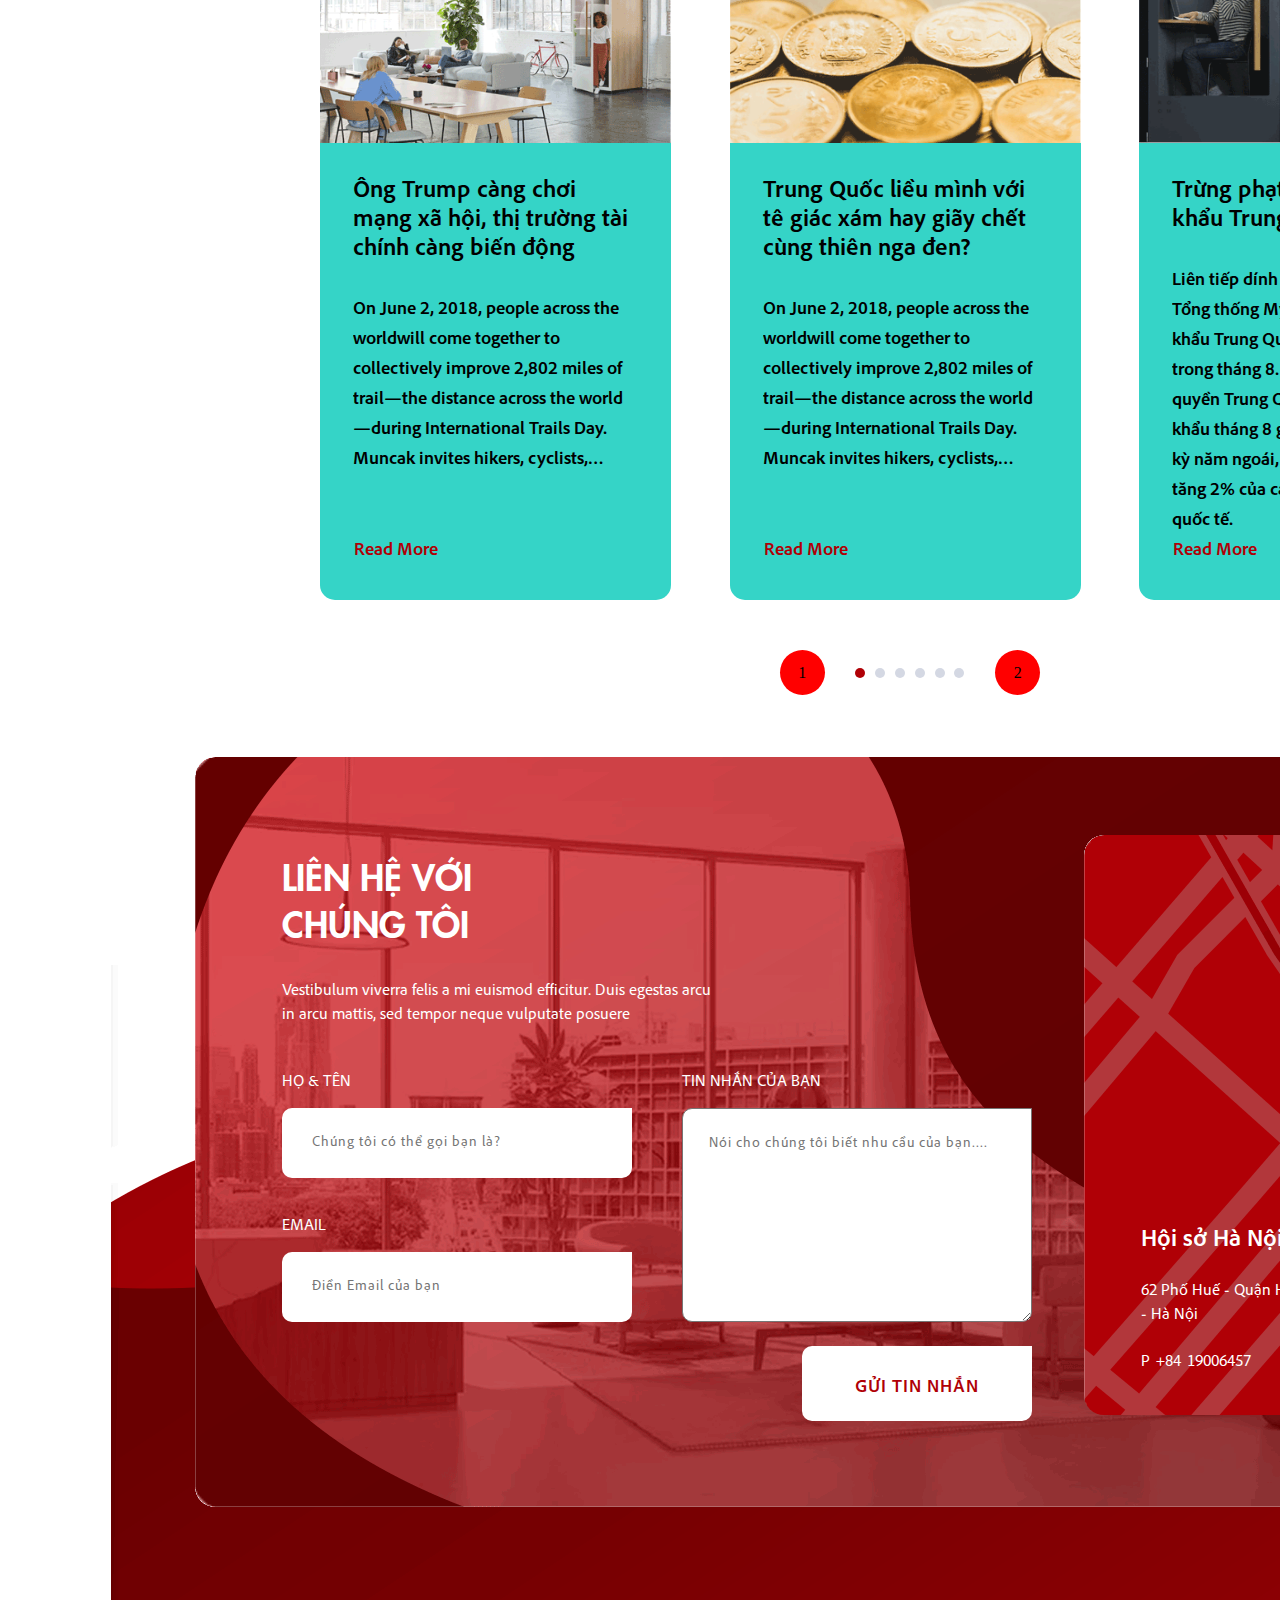
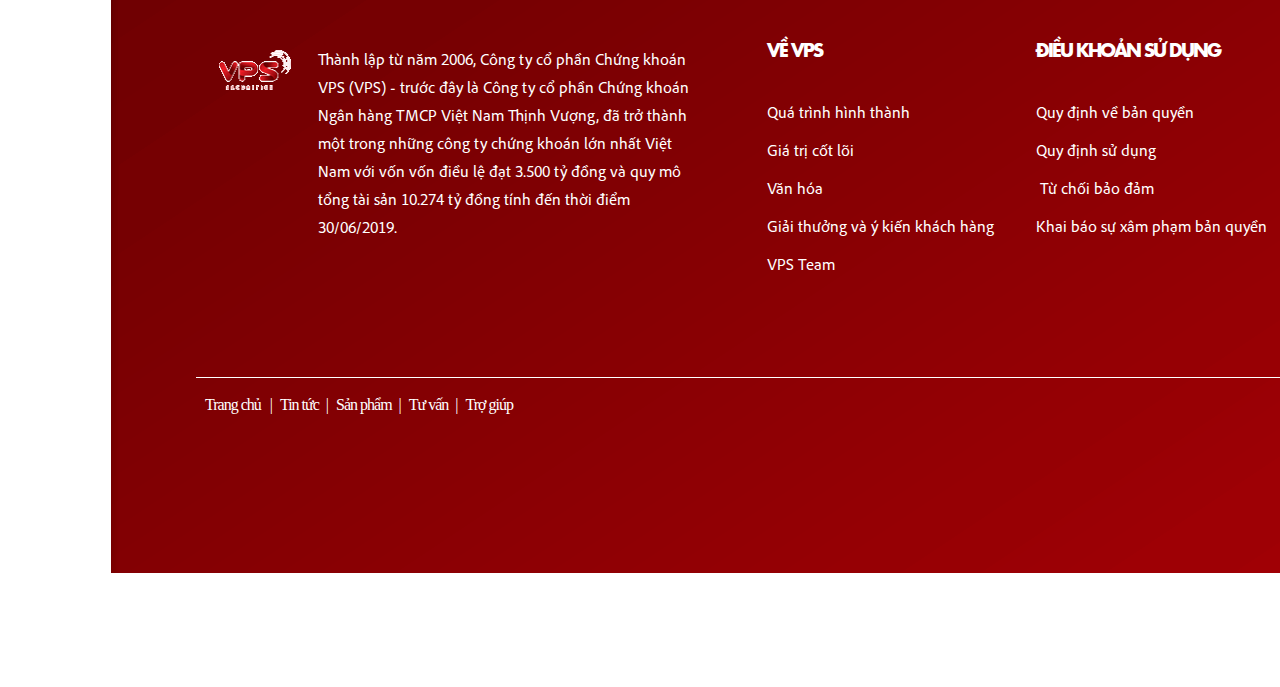
==== commit a2331ec4: "fixed card" ====
--- a/index.html
+++ b/index.html
@@ -127,7 +127,7 @@
           <div class="solution__item">
             <div class="item__container">
                 <img src="./img/item_logo2.png" alt="">
-                <h4>Giao dịch trong môi trường thực tể ảo</h4>
+                <h4>Giao dịch trực tuyến qua Webtrade, trang chủ</h4>
                 <p>
                   Lorem ipsum dolor sit amet, consectetur adipiscing elit, sed do
                   eiusmod tempor incididunt ut labore et dolore magna aliqua. Quis
@@ -139,7 +139,7 @@
           <div class="solution__item">
             <div class="item__container">
                 <img src="./img/solution_img3.png" alt="">
-                <h4>Giao dịch trong môi trường thực tể ảo</h4>
+                <h4>Các tiện ích tích hợp PriceBoard, SmartRob ...</h4>
                 <p>
                   Lorem ipsum dolor sit amet, consectetur adipiscing elit, sed do
                   eiusmod tempor incididunt ut labore et dolore magna aliqua. Quis
@@ -250,10 +250,7 @@
                 Ông Trump càng chơi mạng xã hội, thị trường tài chính càng biến động
               </h4>
               <p>
-                Lorem ipsum dolor sit amet, consectetur adipiscing elit, sed do
-                eiusmod tempor incididunt ut labore et dolore magna aliqua. Quis
-                ipsum suspendisse ultrices gravida. Risus commodo viverra maecenas
-                accumsan lacus vel facilisis
+                On June 2, 2018, people across the worldwill come together to collectively improve 2,802 miles of trail—the distance across the world—during International  Trails Day. Muncak invites hikers, cyclists,…
               </p>
               <a href="#" class="carousel__link">Read More</a>
             </div>
@@ -267,10 +264,7 @@
                   Trung Quốc liều mình với tê giác xám hay giãy chết cùng thiên nga đen?
                 </h4>
                 <p>
-                  Lorem ipsum dolor sit amet, consectetur adipiscing elit, sed do
-                  eiusmod tempor incididunt ut labore et dolore magna aliqua. Quis
-                  ipsum suspendisse ultrices gravida. Risus commodo viverra maecenas
-                  accumsan lacus vel facilisis
+                  On June 2, 2018, people across the worldwill come together to collectively improve 2,802 miles of trail—the distance across the world—during International  Trails Day. Muncak invites hikers, cyclists,…
                 </p>
                 <a href="#" class="carousel__link">Read More</a>
                </div>
@@ -284,10 +278,7 @@
                 Trừng phạt của Trump, xuất khẩu Trung Quốc tụt dốc
               </h4>
               <p>
-                Lorem ipsum dolor sit amet, consectetur adipiscing elit, sed do
-                eiusmod tempor incididunt ut labore et dolore magna aliqua. Quis
-                ipsum suspendisse ultrices gravida. Risus commodo viverra maecenas
-                accumsan lacus vel facilisis
+                Liên tiếp dính đòn trừng phạt của Tổng thống Mỹ Donald Trump, xuất khẩu Trung Quốc sụt giảm đáng kể trong tháng 8. Theo CNBC, chính quyền Trung Quốc cho biết xuất khẩu tháng 8 giảm 1% so với cùng kỳ năm ngoái, trái ngược với dự báo tăng 2% của các chuyên gia kinh tế quốc tế. 
               </p>
               <a href="#" class="carousel__link">Read More</a>
           </div>
@@ -296,7 +287,7 @@
 
       <!-- list -->
       <div class="carousel__btn">
-       <div class="carousel__container">
+       <div class="carousel__containdots">
           <div class="carousel__Left bbtn">1</div>
           <ul class="carousel__dots">
             <li class="carousel__item"></li>
--- a/css/style.css
+++ b/css/style.css
@@ -41,8 +41,8 @@
 }
 
 .bbtn {
-  width: 50px;
-  height: 50px;
+  width: 45px;
+  height: 45px;
   border-radius: 50%;
   background-color: red;
 }
@@ -812,11 +812,12 @@
   -webkit-box-direction: normal;
       -ms-flex-direction: column;
           flex-direction: column;
-  width: 355px;
+  width: 351px;
   height: 680px;
   overflow: hidden;
   background-color: #35d4c7;
   border-radius: 15px;
+  position: relative;
 }
 
 #carousel .carousel__container .carousel__card img {
@@ -828,12 +829,11 @@
 }
 
 #carousel .carousel__container .carousel__card .carousel__wrapper {
-  margin: 0 35px;
-  position: relative;
+  margin: 0 0 0 33px;
 }
 
 #carousel .carousel__container .carousel__card .carousel__wrapper h4 {
-  margin-bottom: 30px;
+  margin: 0 31px 30px 0;
   font-family: AdobeBold;
   font-size: 24px;
   font-weight: none;
@@ -841,16 +841,19 @@
 }
 
 #carousel .carousel__container .carousel__card .carousel__wrapper p {
-  line-height: 35px;
-  height: 250px;
+  margin-right: 44px;
+  line-height: 30px;
   overflow: hidden;
   font-family: AdobeBold;
-  font-size: 14px;
+  font-size: 18px;
   font-weight: none;
   color: none;
 }
 
 #carousel .carousel__container .carousel__card .carousel__wrapper a {
+  position: absolute;
+  bottom: 38px;
+  left: 34px;
   font-family: AdobeBold;
   font-size: 18px;
   font-weight: none;
@@ -871,9 +874,11 @@
           align-items: center;
   -ms-flex-wrap: none;
       flex-wrap: none;
-}
-
-#carousel .carousel__btn .carousel__container {
+  margin-top: 48px;
+}
+
+#carousel .carousel__btn .carousel__containdots {
+  margin-left: 25px;
   display: -webkit-box;
   display: -ms-flexbox;
   display: flex;
@@ -884,12 +889,12 @@
           align-items: center;
   -ms-flex-wrap: none;
       flex-wrap: none;
-  width: 300px;
-  height: auto;
-}
-
-#carousel .carousel__btn .carousel__container .carousel__Left,
-#carousel .carousel__btn .carousel__container .carousel__Right {
+  width: 291px;
+  height: 89px;
+}
+
+#carousel .carousel__btn .carousel__containdots .carousel__Left,
+#carousel .carousel__btn .carousel__containdots .carousel__Right {
   display: -webkit-box;
   display: -ms-flexbox;
   display: flex;
@@ -903,34 +908,34 @@
       flex-wrap: none;
 }
 
-#carousel .carousel__btn .carousel__container .carousel__dots {
-  width: 100px;
-  display: -webkit-box;
-  display: -ms-flexbox;
-  display: flex;
-  -webkit-box-pack: justify;
-      -ms-flex-pack: justify;
-          justify-content: space-between;
-  -webkit-box-align: center;
-      -ms-flex-align: center;
-          align-items: center;
-  -ms-flex-wrap: none;
-      flex-wrap: none;
-}
-
-#carousel .carousel__btn .carousel__container .carousel__dots .carousel__item {
+#carousel .carousel__btn .carousel__containdots .carousel__dots {
+  width: 109px;
+  display: -webkit-box;
+  display: -ms-flexbox;
+  display: flex;
+  -webkit-box-pack: justify;
+      -ms-flex-pack: justify;
+          justify-content: space-between;
+  -webkit-box-align: center;
+      -ms-flex-align: center;
+          align-items: center;
+  -ms-flex-wrap: none;
+      flex-wrap: none;
+}
+
+#carousel .carousel__btn .carousel__containdots .carousel__dots .carousel__item {
   width: 10px;
   height: 10px;
   border-radius: 50%;
   background-color: #d4d8e3;
 }
 
-#carousel .carousel__btn .carousel__container .carousel__dots .carousel__item:nth-child(1) {
+#carousel .carousel__btn .carousel__containdots .carousel__dots .carousel__item:nth-child(1) {
   background-color: #b00006;
 }
 
 #contact {
-  margin-top: 80px;
+  margin-top: 40px;
 }
 
 #contact .contact__container {
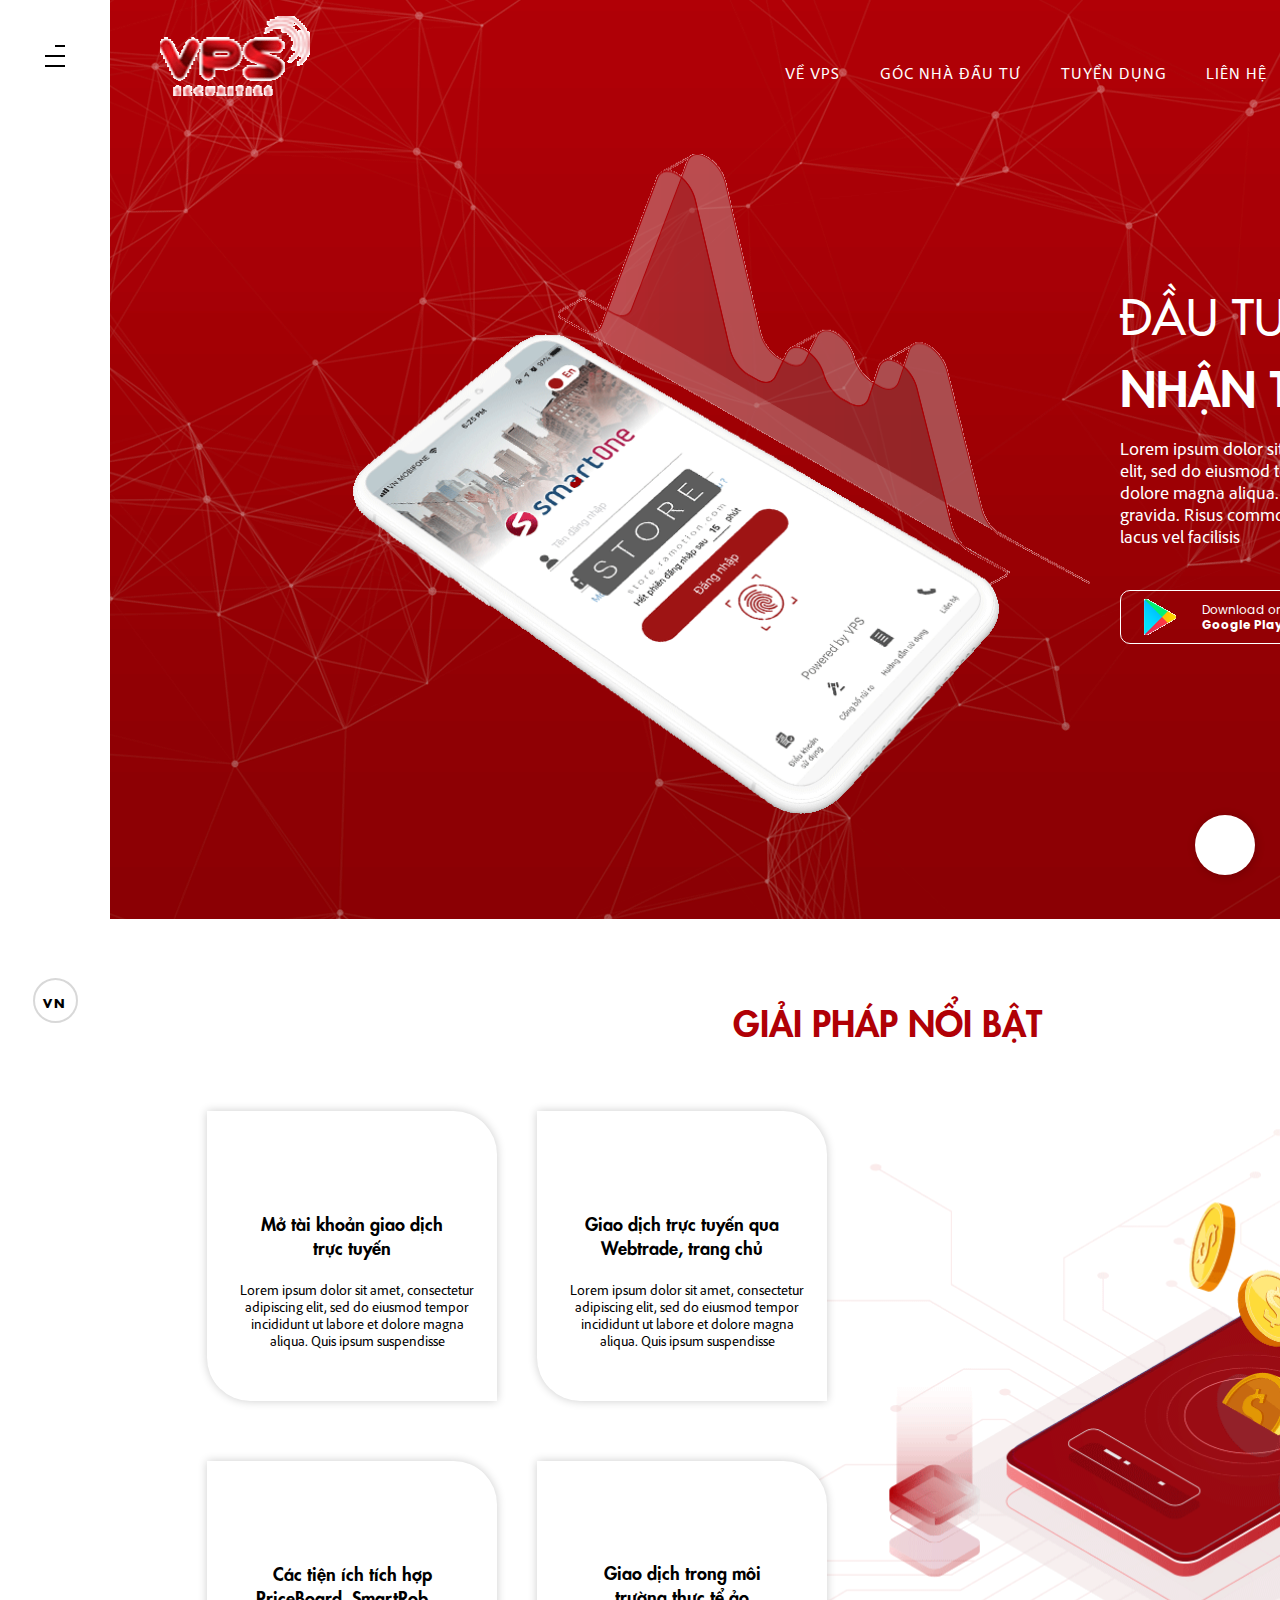
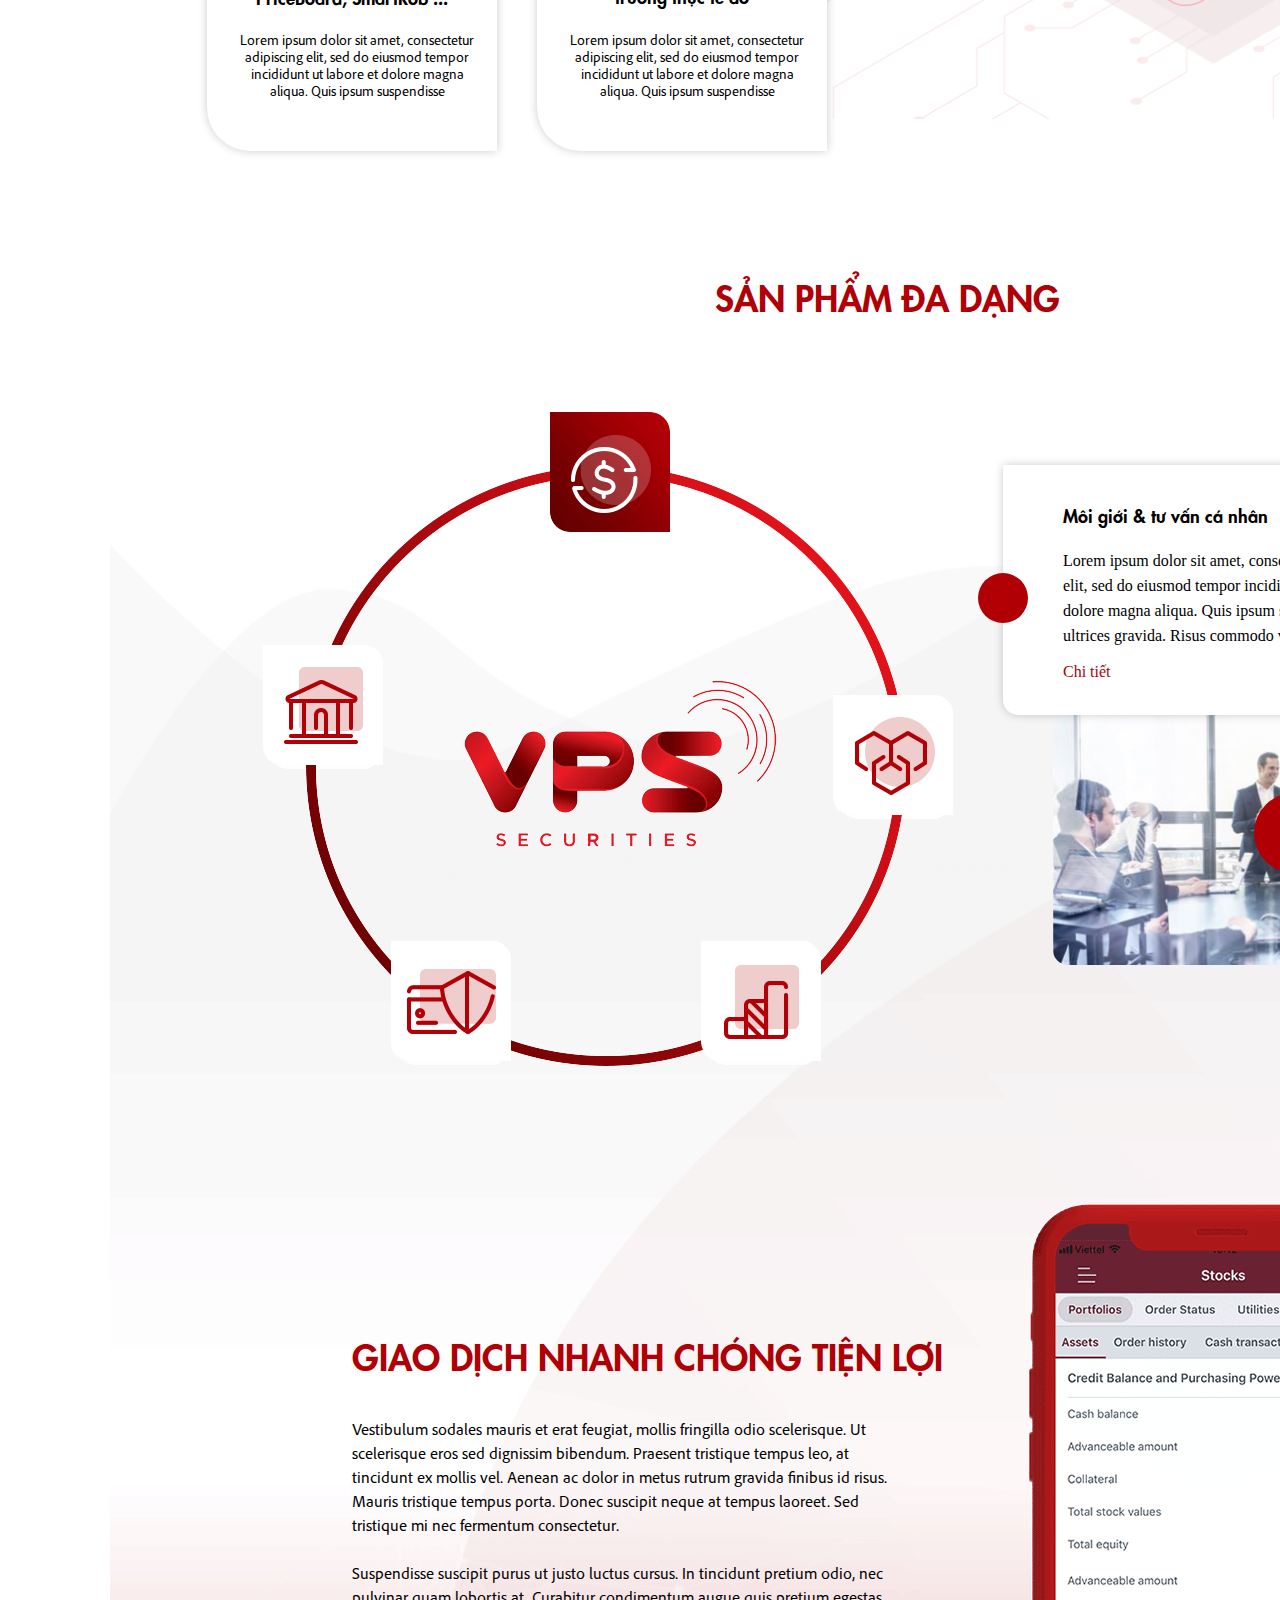
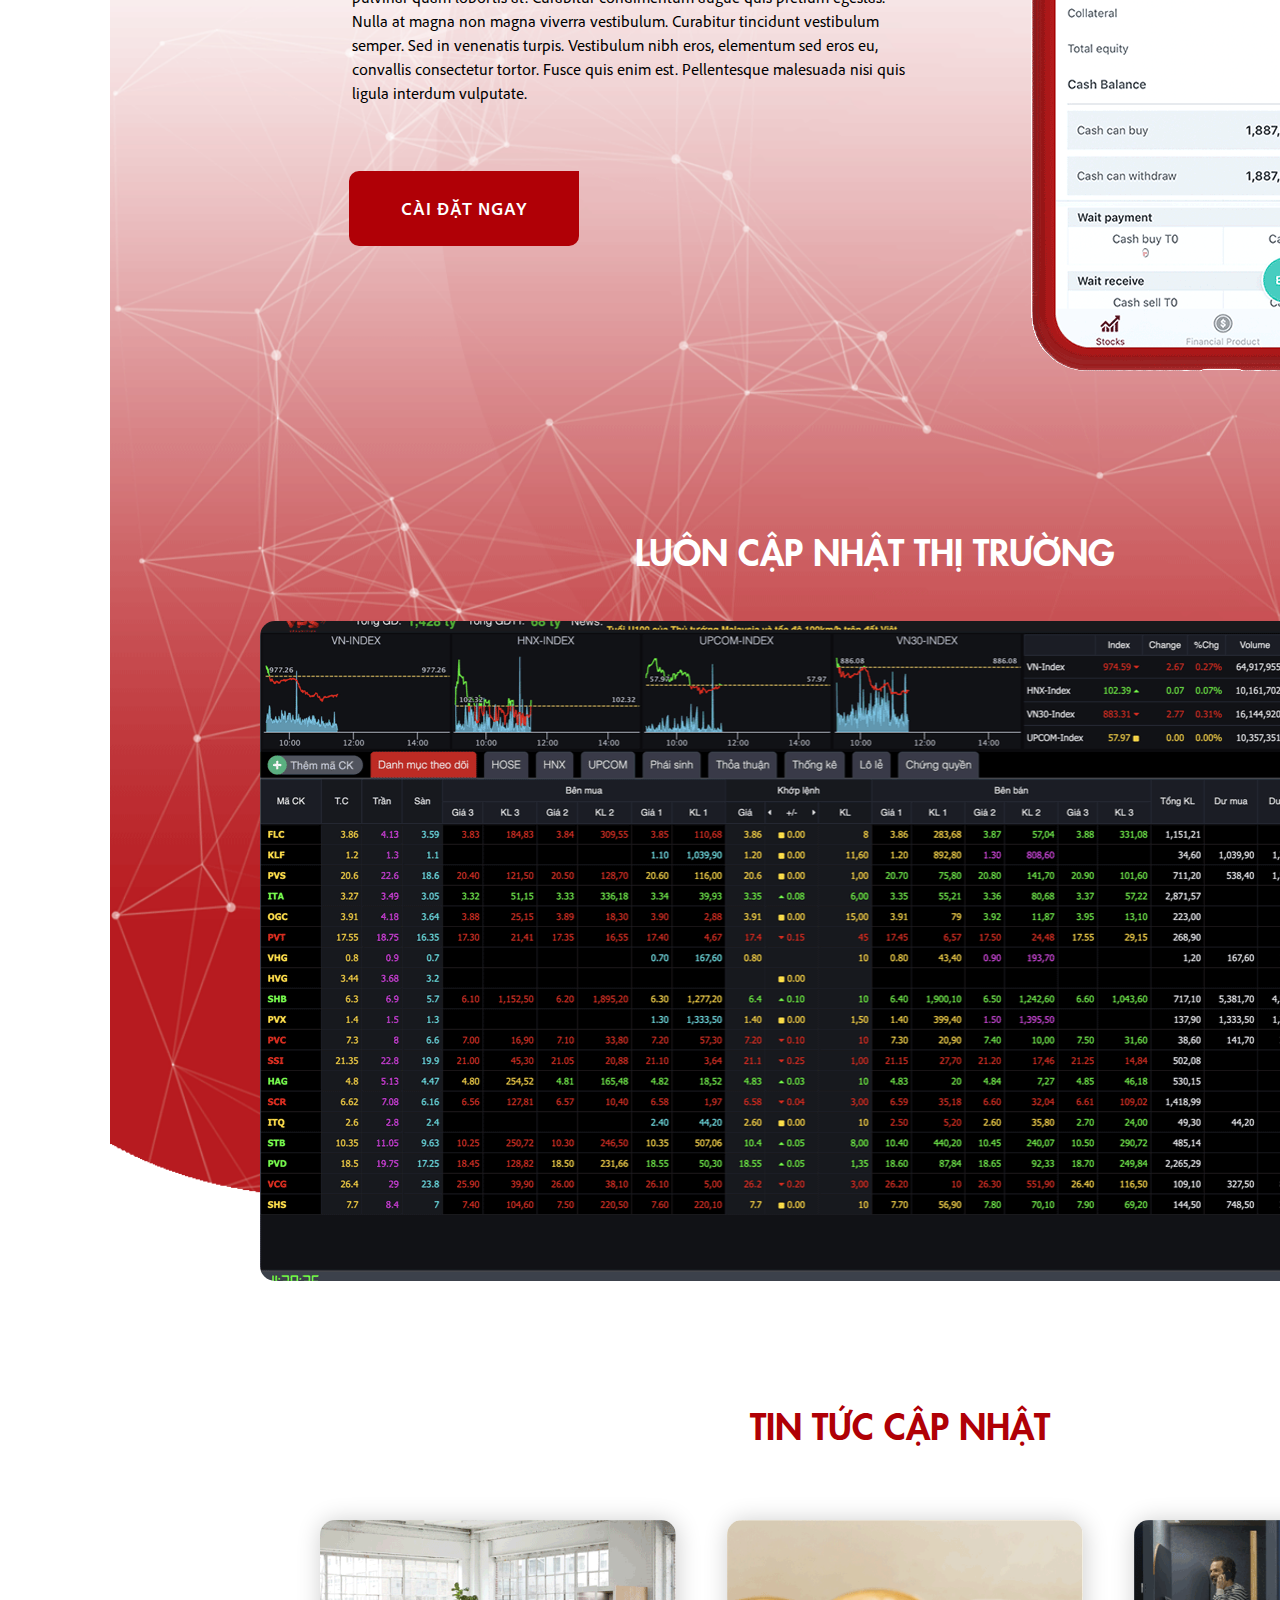
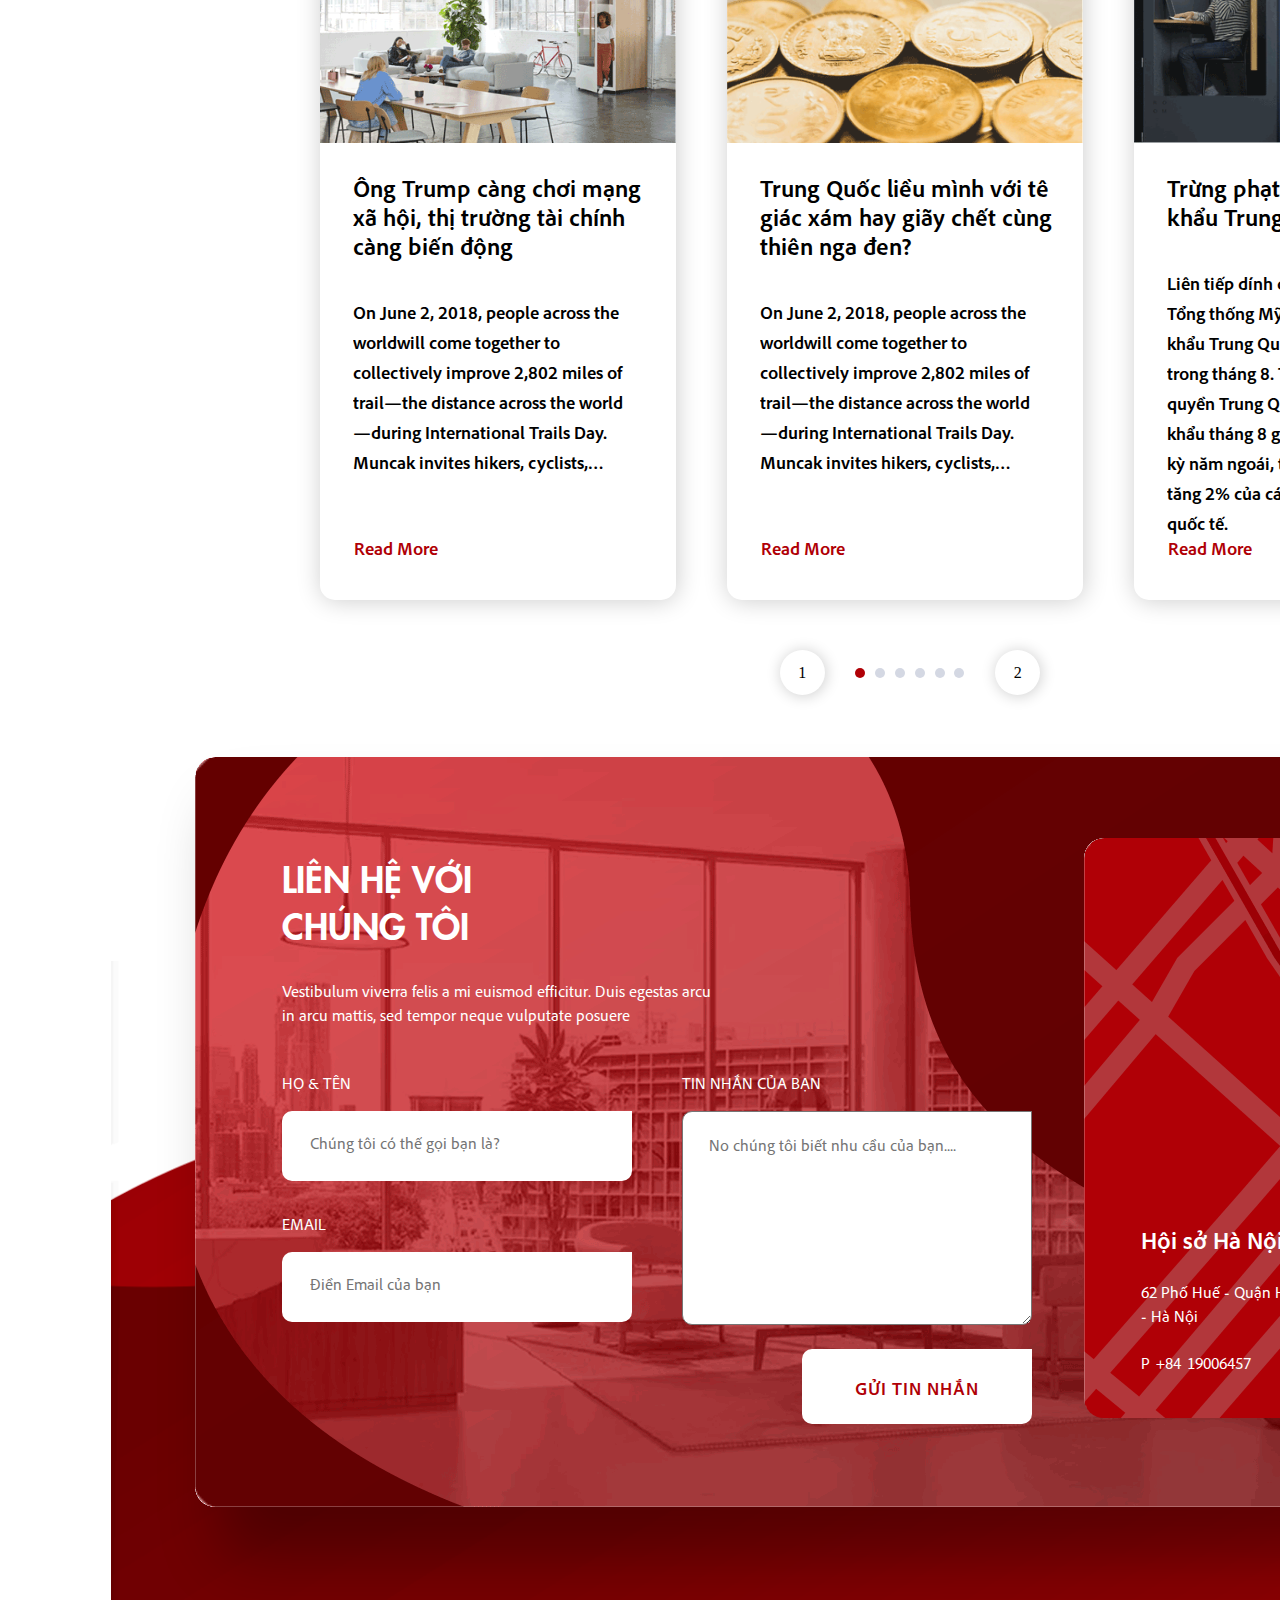
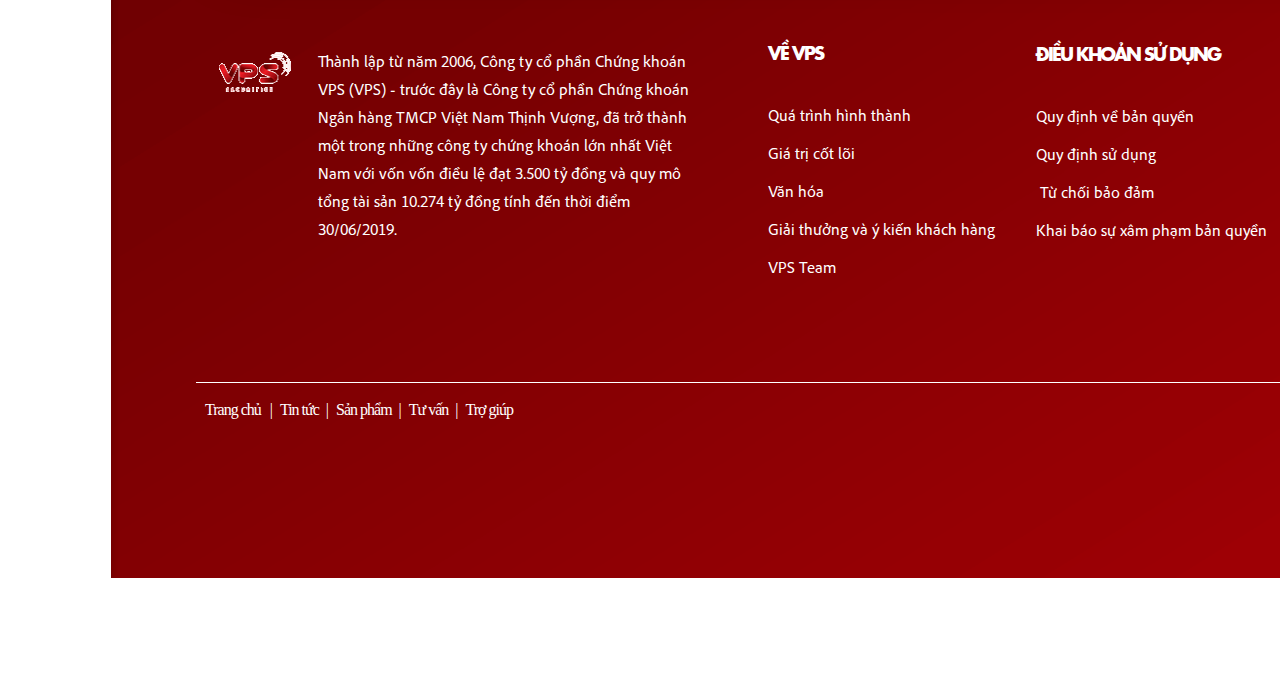
==== commit 3dde179f: "done" ====
--- a/index.html
+++ b/index.html
@@ -95,7 +95,7 @@
             <div class="header__btn">
                     <img src="./img/Apple2.png" alt="">
                     <div class="header__btnText">
-                        <span>Download on</span>
+                        <p>Download on</p>
                         <strong>App Store</strong>
                     </div>
                 </div>
@@ -201,21 +201,10 @@
           <div class="negotiate__content">
             <h1>GIAO DỊCH NHANH CHÓNG TIỆN LỢI</h1>
               <p>
-                Lorem ipsum dolor sit amet, consectetur adipiscing elit, sed do
-                eiusmod tempor incididunt ut labore et dolore magna aliqua. Quis ipsum
-                suspendisse ultrices gravida. Risus commodo viverra maecenas accumsan
-                lacus vel facilisis gravida. Risus commodo viverra maecenas accumsan
-                lacus vel facilisis isus commodo viverra maecenas accumsan
-                lacus vel facilisis  maecenas accumsan lacus vel facilisis Lorem ipsum dolor sit amet, consectetur adipiscing elit
-                
+                Vestibulum sodales mauris et erat feugiat, mollis fringilla odio scelerisque. Ut scelerisque eros sed dignissim bibendum. Praesent tristique tempus leo, at tincidunt ex mollis vel. Aenean ac dolor in metus rutrum gravida finibus id risus. Mauris tristique tempus porta. Donec suscipit neque at tempus laoreet. Sed tristique mi nec fermentum consectetur. 
                 <br><br>
-                  Lorem ipsum dolor sit amet, consectetur adipiscing elit, sed do
-                  eiusmod tempor incididunt ut labore et dolore magna aliqua. Quis ipsum
-                  suspendisse ultrices gravida. Risus commodo viverra maecenas accumsan
-                  lacus vel facilisis Lorem ipsum dolor sit amet, consectetur adipiscing elit, sed do
-                  eiusmod tempor incididunt ut labore et dolore magna aliqua. Quis ipsum
-                  suspendisse ultrices gravida. Risus commodo viverra maecenas accumsan
-                  lacus vel facilisis
+                  
+Suspendisse suscipit purus ut justo luctus cursus. In tincidunt pretium odio, nec pulvinar quam lobortis at. Curabitur condimentum augue quis pretium egestas. Nulla at magna non magna viverra vestibulum. Curabitur tincidunt vestibulum semper. Sed in venenatis turpis. Vestibulum nibh eros, elementum sed eros eu, convallis consectetur tortor. Fusce quis enim est. Pellentesque malesuada nisi quis ligula interdum vulputate.
               </p>
             <button class="negotiate__btn btn">
               CÀI ĐẶT NGAY <i class="fas fa-arrow-right"></i>
@@ -223,7 +212,7 @@
           </div>
     
           <div class="negotiate__img">
-            <img src="./img/phone_only.png" alt="" />
+            <img src="./img/phone-done.png" alt="" />
           </div>
      </div>
 
@@ -321,7 +310,7 @@
             </div>
             <div class="contact__message">
               <label>TIN NHẮN CỦA BẠN</label>
-              <textarea placeholder="Nói cho chúng tôi biết nhu cầu của bạn...." name="message" id="" cols="30" rows="3"></textarea>
+              <textarea placeholder="No chúng tôi biết nhu cầu của bạn...." name="message" id="" cols="30" rows="3"></textarea>
             </div>
             <button class="contact__btn">
                 GỬI TIN NHẮN <i class="fas fa-arrow-right"></i>
--- a/css/style.css
+++ b/css/style.css
@@ -35,9 +35,10 @@
 
 .mb_35 {
   font-family: ElleMedium;
-  font-size: 47px;
-  font-weight: none;
+  font-size: 48px;
+  font-weight: 300;
   color: white;
+  margin-bottom: -3px;
 }
 
 .bbtn {
@@ -309,15 +310,16 @@
   font-family: AdobeBold;
   font-size: 18px;
   font-weight: none;
-  color: white;
+  color: #b00006;
   height: 50px;
-  width: 226px;
+  width: 228px;
+  margin-top: -5px;
   background-color: white;
   text-align: center;
   border: none;
-  border-radius: 5px 0 5px 5px;
-  -webkit-box-shadow: 1px 1px 15px black;
-          box-shadow: 1px 1px 15px black;
+  border-radius: 13px 0 13px 13px;
+  -webkit-box-shadow: 1px 1px 15px rgba(0, 0, 0, 0.3);
+          box-shadow: 1px 1px 15px rgba(0, 0, 0, 0.3);
 }
 
 header .header__main {
@@ -335,14 +337,14 @@
 }
 
 header .header__main .header__img {
-  margin-top: 110px;
+  margin-top: 125px;
   position: relative;
 }
 
 header .header__main .header__img img {
-  margin: 110px 0 0 240px;
-  width: 650px;
-  height: 490px;
+  margin: 109px 0 0 242px;
+  width: 648px;
+  height: 481px;
 }
 
 header .header__main .header__img img:nth-child(2) {
@@ -402,8 +404,9 @@
   display: -webkit-box;
   display: -ms-flexbox;
   display: flex;
-  -ms-flex-pack: distribute;
-      justify-content: space-around;
+  -webkit-box-pack: none;
+      -ms-flex-pack: none;
+          justify-content: none;
   -webkit-box-align: center;
       -ms-flex-align: center;
           align-items: center;
@@ -413,12 +416,13 @@
   cursor: pointer;
 }
 
+header .header__main .header__content .header__btnGroup .header__btn img {
+  margin: 0 23px;
+}
+
 header .header__main .header__content .header__btnGroup .header__btn .header__btnText {
-  margin-left: 10px;
-}
-
-header .header__main .header__content .header__btnGroup .header__btn img {
-  margin: 0 10px;
+  margin-left: 3px;
+  line-height: 15px;
 }
 
 #solution {
@@ -441,7 +445,7 @@
   display: flex;
   width: 110%;
   height: auto;
-  padding: 50px 0 0 55px;
+  padding: 44px 0 0 57px;
 }
 
 #solution .solution__container .solution__wrapper {
@@ -463,8 +467,11 @@
 }
 
 #solution .solution__container .solution__wrapper .solution__item {
+  z-index: 1;
+  background-color: #fff;
+  -webkit-box-shadow: 0px 0px 10px rgba(0, 0, 0, 0.2);
+          box-shadow: 0px 0px 10px rgba(0, 0, 0, 0.2);
   margin: 20px 0px 40px 40px;
-  background-color: red;
   border-radius: 0 15% 0 15%;
   width: 290px;
   height: 290px;
@@ -472,9 +479,9 @@
 }
 
 #solution .solution__container .solution__wrapper .solution__item .item__container {
-  padding-top: 35px;
+  padding-top: 39px;
   padding-bottom: 30px;
-  height: 260px;
+  height: 271px;
   display: -webkit-box;
   display: -ms-flexbox;
   display: flex;
@@ -499,10 +506,12 @@
   font-weight: none;
   color: none;
   width: 70%;
+  line-height: 24px;
 }
 
 #solution .solution__container .solution__wrapper .solution__item .item__container p {
-  width: 90%;
+  width: 82%;
+  margin-left: 11px;
   font-family: AdobeRegular;
   font-size: 14px;
   font-weight: none;
@@ -516,10 +525,10 @@
 }
 
 #solution .solution__container .solution__image img {
-  margin-top: -50px;
-  margin-left: -60px;
-  width: 780px;
-  height: 680px;
+  margin-top: -33px;
+  margin-left: -72px;
+  width: 795px;
+  height: 661px;
   z-index: -1;
 }
 
@@ -529,7 +538,7 @@
 
 #product h1 {
   text-align: center;
-  margin: 25px 0 80px 130px;
+  margin: 25px 0 90px 130px;
   font-family: ElleHeavy;
   font-size: 36px;
   font-weight: none;
@@ -539,7 +548,7 @@
 #product .product__wrapper {
   width: 100%;
   height: auto;
-  margin-left: 150px;
+  margin-left: 148px;
   display: -webkit-box;
   display: -ms-flexbox;
   display: flex;
@@ -567,13 +576,15 @@
 
 #product .product__wrapper .product__content .product__text {
   position: relative;
-  margin-top: -25px;
+  margin-top: -29px;
   margin-left: 20px;
   width: 450px;
   height: 250px;
   border-radius: 0 15px 0 15px;
-  background-color: pink;
+  background-color: white;
   padding: 35px 60px;
+  -webkit-box-shadow: 0px 0px 10px rgba(0, 0, 0, 0.2);
+          box-shadow: 0px 0px 10px rgba(0, 0, 0, 0.2);
 }
 
 #product .product__wrapper .product__content .product__text::before {
@@ -596,7 +607,7 @@
   width: 50px;
   height: 50px;
   border-radius: 50%;
-  background-color: grey;
+  background-color: #eeeeee;
 }
 
 #product .product__wrapper .product__content .product__text h4 {
@@ -674,13 +685,14 @@
 #negotiate .main__bg {
   position: absolute;
   bottom: -968px;
+  width: 1680px;
   left: 0;
   z-index: -99;
 }
 
 #negotiate .negotiate__container {
-  margin-top: 130px;
-  margin-left: 240px;
+  margin-top: 128px;
+  margin-left: 242px;
   display: -webkit-box;
   display: -ms-flexbox;
   display: flex;
@@ -695,7 +707,7 @@
 }
 
 #negotiate .negotiate__container .negotiate__content {
-  margin-top: 125px;
+  margin-top: 121px;
   width: 55%;
 }
 
@@ -707,16 +719,18 @@
 }
 
 #negotiate .negotiate__container .negotiate__content p {
-  margin-top: 35px;
+  margin-top: 39px;
   font-family: AdobeRegular;
   font-size: 16px;
   font-weight: none;
   color: none;
-  line-height: 25px;
+  line-height: 24px;
+  width: 86%;
 }
 
 #negotiate .negotiate__container .negotiate__content .negotiate__btn {
-  margin-top: 80px;
+  margin-top: 63px;
+  margin-left: -3px;
   text-align: center;
   line-height: 80px;
   letter-spacing: 1px;
@@ -730,16 +744,20 @@
   border: none;
   color: white;
   background-color: #b00006;
-  letter-spacing: 1px;
-}
-
-#negotiate .negotiate__container .negotiate__content .negotiate__btn i {
+}
+
+#negotiate .negotiate__container .negotiate__content .negotiate__btn te i {
   font-size: 23px;
 }
 
 #negotiate .negotiate__container .negotiate__img {
   width: 45%;
-  padding-left: 20px;
+  padding-left: 25px;
+  position: relative;
+}
+
+#negotiate .negotiate__container .negotiate__img img {
+  border-radius: 60px;
 }
 
 #update {
@@ -752,7 +770,7 @@
   font-family: ElleHeavy;
   font-size: 36px;
   font-weight: none;
-  color: #b00006;
+  color: white;
 }
 
 #update .update__img {
@@ -774,7 +792,7 @@
 
 #carousel h1 {
   text-align: center;
-  margin: 115px 0 0 5px;
+  margin: 113px 0 0 5px;
   font-family: ElleHeavy;
   font-size: 36px;
   font-weight: none;
@@ -812,12 +830,14 @@
   -webkit-box-direction: normal;
       -ms-flex-direction: column;
           flex-direction: column;
-  width: 351px;
+  width: 356px;
   height: 680px;
   overflow: hidden;
-  background-color: #35d4c7;
+  background-color: white;
   border-radius: 15px;
   position: relative;
+  -webkit-box-shadow: 1px 1px 25px rgba(0, 0, 0, 0.2);
+          box-shadow: 1px 1px 25px rgba(0, 0, 0, 0.2);
 }
 
 #carousel .carousel__container .carousel__card img {
@@ -833,7 +853,7 @@
 }
 
 #carousel .carousel__container .carousel__card .carousel__wrapper h4 {
-  margin: 0 31px 30px 0;
+  margin: 0 31px 35px 0;
   font-family: AdobeBold;
   font-size: 24px;
   font-weight: none;
@@ -906,6 +926,9 @@
           align-items: center;
   -ms-flex-wrap: none;
       flex-wrap: none;
+  -webkit-box-shadow: 1px 1px 15px rgba(0, 0, 0, 0.2);
+          box-shadow: 1px 1px 15px rgba(0, 0, 0, 0.2);
+  background-color: #fff;
 }
 
 #carousel .carousel__btn .carousel__containdots .carousel__dots {
@@ -944,6 +967,8 @@
   margin: 0 50px 0 85px;
   height: 750px;
   border-radius: 20px 0 20px 20px;
+  -webkit-box-shadow: 25px 50px 60px rgba(0, 0, 0, 0.3);
+          box-shadow: 25px 50px 60px rgba(0, 0, 0, 0.3);
   padding-top: 80px;
   background-image: url("./../img/bg-img.png");
   display: -webkit-box;
@@ -960,7 +985,7 @@
 }
 
 #contact .contact__container .contact__form {
-  padding-top: 12px;
+  padding-top: 14px;
   margin-left: 87px;
 }
 
@@ -981,7 +1006,7 @@
   color: white;
   width: 55%;
   line-height: 24px;
-  padding-bottom: 46px;
+  padding-bottom: 47px;
 }
 
 #contact .contact__container .contact__form form {
@@ -1014,14 +1039,13 @@
   height: 70px;
   border: none;
   border-radius: 10px 0 10px 10px;
-  margin-bottom: 40px;
+  margin-bottom: 37px;
 }
 
 #contact .contact__container .contact__form form input:placeholder-shown {
-  padding: 0 30px;
-  letter-spacing: 1px;
+  padding: 0 28px;
   font-family: AdobeRegular;
-  font-size: 14px;
+  font-size: 16px;
   font-weight: none;
   color: white;
 }
@@ -1053,9 +1077,8 @@
 
 #contact .contact__container .contact__form form .contact__message textarea:placeholder-shown {
   padding: 27px 26px;
-  letter-spacing: 1px;
   font-family: AdobeRegular;
-  font-size: 14px;
+  font-size: 16px;
   font-weight: none;
   color: white;
 }
@@ -1084,7 +1107,7 @@
 #contact .contact__container .contact__map {
   background-image: url("./../img/map.png");
   position: absolute;
-  top: 78px;
+  top: 81px;
   right: -119px;
   width: 520px;
   height: 580px;
@@ -1186,6 +1209,7 @@
   position: absolute;
   bottom: 114px;
   height: 183%;
+  width: 1680px;
   left: -109px;
   z-index: -99;
 }
@@ -1215,7 +1239,7 @@
 }
 
 footer .footer__container .footer__company {
-  margin-top: 21px;
+  margin-top: 23px;
   display: -webkit-box;
   display: -ms-flexbox;
   display: flex;
@@ -1246,8 +1270,8 @@
 }
 
 footer .footer__container .footer__about {
-  margin-left: 69px;
-  margin-top: 6px;
+  margin-left: 70px;
+  margin-top: 9px;
 }
 
 footer .footer__container .footer__about ul li {
@@ -1260,8 +1284,8 @@
 }
 
 footer .footer__container .footer__use {
-  margin-left: 42px;
-  margin-top: 6px;
+  margin-left: 41px;
+  margin-top: 10px;
 }
 
 footer .footer__container .footer__use ul li {
@@ -1278,8 +1302,8 @@
 }
 
 footer .footer__container .footer__follow {
-  margin-left: 34px;
-  margin-top: 6px;
+  margin-left: 35px;
+  margin-top: 10px;
   position: relative;
 }
 
@@ -1366,7 +1390,7 @@
 
 footer .footer__container .footer__nav {
   position: relative;
-  margin-top: 96px;
+  margin-top: 98px;
   margin-left: -24px;
   width: 98%;
   display: -webkit-box;
@@ -1429,4 +1453,1051 @@
   color: white;
   width: auto;
 }
+
+.btn__scrollTop {
+  position: fixed;
+  bottom: 25px;
+  right: 25px;
+  width: 60px;
+  height: 60px;
+  background-color: #fff;
+  border-radius: 50%;
+  color: #b00006;
+  -webkit-box-shadow: 1px 1px 10px rgba(0, 0, 0, 0.2);
+          box-shadow: 1px 1px 10px rgba(0, 0, 0, 0.2);
+  display: -webkit-box;
+  display: -ms-flexbox;
+  display: flex;
+  -webkit-box-pack: center;
+      -ms-flex-pack: center;
+          justify-content: center;
+  -webkit-box-align: center;
+      -ms-flex-align: center;
+          align-items: center;
+  -ms-flex-wrap: none;
+      flex-wrap: none;
+}
+
+.btn__scrollTop i {
+  color: #b00006;
+  font-size: 26px;
+}
+
+@media (min-width: 1280px) {
+  body {
+    -ms-grid-columns: 110px 1425px 145px;
+        grid-template-columns: 110px 1425px 145px;
+  }
+}
+
+@media (min-width: 1024px) and (max-width: 1279px) {
+  body {
+    width: 100%;
+    -ms-grid-columns: 6.5% 84.8% 8.7%;
+        grid-template-columns: 6.5% 84.8% 8.7%;
+  }
+  header {
+    -ms-grid-column: 2;
+    -ms-grid-column-span: 2;
+    grid-column: 2/4;
+    width: 100%;
+    padding-bottom: 50px;
+    margin-bottom: 50px;
+  }
+  header .header__bg {
+    width: 110%;
+    height: 100%;
+  }
+  header .header__nav .header__links {
+    width: 450px;
+  }
+  header .header__nav .header__links .header__item .header__SignUp {
+    margin-top: 24px;
+    margin-left: 227px;
+  }
+  header .header__main .header__img {
+    width: 100%;
+    display: -webkit-box;
+    display: -ms-flexbox;
+    display: flex;
+    -webkit-box-pack: center;
+        -ms-flex-pack: center;
+            justify-content: center;
+    -webkit-box-align: center;
+        -ms-flex-align: center;
+            align-items: center;
+    -ms-flex-wrap: none;
+        flex-wrap: none;
+  }
+  header .header__main .header__img img {
+    margin: 109px 0 0 130px;
+  }
+  header .header__main .header__img img:nth-child(2) {
+    position: absolute;
+    width: 532px;
+    height: 480px;
+    top: -170px;
+    right: -72px;
+    z-index: -1;
+    opacity: 0.6;
+  }
+  header .header__main .header__content {
+    margin-top: 70px;
+    margin-left: 150px;
+    width: 100%;
+    display: -webkit-box;
+    display: -ms-flexbox;
+    display: flex;
+    -webkit-box-pack: center;
+        -ms-flex-pack: center;
+            justify-content: center;
+    -webkit-box-align: center;
+        -ms-flex-align: center;
+            align-items: center;
+    -ms-flex-wrap: none;
+        flex-wrap: none;
+    -webkit-box-orient: vertical;
+    -webkit-box-direction: normal;
+        -ms-flex-direction: column;
+            flex-direction: column;
+  }
+  header .header__main .header__content .header__text {
+    width: 55%;
+  }
+  header .header__main .header__content .header__btnGroup {
+    width: 60%;
+  }
+  #solution .solution__container {
+    margin-left: 95px;
+    -webkit-box-orient: vertical;
+    -webkit-box-direction: normal;
+        -ms-flex-direction: column;
+            flex-direction: column;
+  }
+  #product {
+    height: auto;
+    padding-bottom: 100px;
+  }
+  #product .product__wrapper .product__content .product__text {
+    margin-top: 80px;
+  }
+  #negotiate {
+    width: 100%;
+  }
+  #negotiate .main__bg {
+    width: 110%;
+    bottom: -645px;
+  }
+  #negotiate .negotiate__container {
+    -webkit-box-orient: vertical;
+    -webkit-box-direction: normal;
+        -ms-flex-direction: column;
+            flex-direction: column;
+    margin-top: 0;
+    margin-left: 178px;
+  }
+  #negotiate .negotiate__container .negotiate__content {
+    width: 100%;
+    margin-bottom: 100px;
+  }
+  #negotiate .negotiate__container .negotiate__img {
+    padding-left: 80px;
+  }
+  #update {
+    margin-left: 85px;
+  }
+  #update h1 {
+    margin: 110px 0 45px -45px;
+  }
+  #update .update__img {
+    height: 400px;
+    width: 800px;
+  }
+  #carousel {
+    margin-left: 0;
+  }
+  #carousel .carousel__container .carousel__card {
+    margin-bottom: 50px;
+  }
+  #contact .contact__container {
+    margin: 0 50px 0 0;
+    height: 1000px;
+    background-repeat: no-repeat;
+    background-size: cover;
+  }
+  #contact .contact__container .contact__form {
+    margin-left: 50px;
+  }
+  #contact .contact__container .contact__form p {
+    width: 45%;
+  }
+  #contact .contact__container .contact__form form {
+    display: block;
+  }
+  #contact .contact__container .contact__form form .contact__btn {
+    bottom: -281px;
+    left: 0;
+  }
+  #contact .contact__container .contact__map {
+    top: 81px;
+    right: -139px;
+  }
+  #contact .contact__container .contact__map .map__btn {
+    bottom: -50px;
+    right: 90px;
+  }
+  footer .bg {
+    width: 127%;
+  }
+  footer .footer__container .footer__company {
+    width: 350px;
+  }
+  footer .footer__container .footer__about {
+    margin-left: 40px;
+  }
+  footer .footer__container .footer__use {
+    margin-left: 0;
+    margin-top: 100px;
+  }
+  footer .footer__container .footer__follow {
+    margin-top: 50px;
+    margin-left: 157px;
+  }
+}
+
+@media (min-width: 768px) and (max-width: 1023px) {
+  body {
+    width: 100%;
+    -ms-grid-columns: 6.5% 84.8% 8.7%;
+        grid-template-columns: 6.5% 84.8% 8.7%;
+  }
+  header {
+    -ms-grid-column: 2;
+    -ms-grid-column-span: 2;
+    grid-column: 2/4;
+    width: 100%;
+    padding-bottom: 50px;
+    margin-bottom: 50px;
+  }
+  header .header__bg {
+    width: 110%;
+    height: 100%;
+  }
+  header .header__nav .header__brand {
+    margin-left: 20px;
+  }
+  header .header__nav .header__links {
+    width: 400px;
+  }
+  header .header__nav .header__links .header__item .header__SignUp {
+    margin-top: 24px;
+    margin-left: 170px;
+  }
+  header .header__main .header__img {
+    width: 100%;
+    display: -webkit-box;
+    display: -ms-flexbox;
+    display: flex;
+    -webkit-box-pack: center;
+        -ms-flex-pack: center;
+            justify-content: center;
+    -webkit-box-align: center;
+        -ms-flex-align: center;
+            align-items: center;
+    -ms-flex-wrap: none;
+        flex-wrap: none;
+  }
+  header .header__main .header__img img {
+    margin: 109px 0 0 60px;
+  }
+  header .header__main .header__img img:nth-child(2) {
+    position: absolute;
+    width: 532px;
+    height: 480px;
+    top: -170px;
+    right: -72px;
+    z-index: -1;
+    opacity: 0.6;
+  }
+  header .header__main .header__content {
+    margin-top: 70px;
+    margin-left: 105px;
+    width: 100%;
+    display: -webkit-box;
+    display: -ms-flexbox;
+    display: flex;
+    -webkit-box-pack: center;
+        -ms-flex-pack: center;
+            justify-content: center;
+    -webkit-box-align: center;
+        -ms-flex-align: center;
+            align-items: center;
+    -ms-flex-wrap: none;
+        flex-wrap: none;
+    -webkit-box-orient: vertical;
+    -webkit-box-direction: normal;
+        -ms-flex-direction: column;
+            flex-direction: column;
+  }
+  header .header__main .header__content .header__text {
+    width: 75%;
+  }
+  header .header__main .header__content .header__btnGroup {
+    width: 80%;
+  }
+  #solution .solution__container {
+    margin-left: 0;
+    padding: 44px 0 0 0;
+    -webkit-box-orient: vertical;
+    -webkit-box-direction: normal;
+        -ms-flex-direction: column;
+            flex-direction: column;
+  }
+  #solution .solution__container .solution__image {
+    width: 760px;
+    height: 650px;
+  }
+  #product {
+    height: auto;
+    padding-bottom: 100px;
+  }
+  #product .product__wrapper {
+    margin-left: 0;
+  }
+  #product .product__wrapper .product__content {
+    margin-left: 100px;
+  }
+  #product .product__wrapper .product__content .product__text {
+    margin-top: 80px;
+  }
+  #negotiate {
+    width: 100%;
+  }
+  #negotiate .main__bg {
+    width: 110%;
+    bottom: -645px;
+  }
+  #negotiate .negotiate__container {
+    -webkit-box-orient: vertical;
+    -webkit-box-direction: normal;
+        -ms-flex-direction: column;
+            flex-direction: column;
+    margin-top: 0;
+    margin-left: 110px;
+  }
+  #negotiate .negotiate__container .negotiate__content {
+    width: 100%;
+    margin-bottom: 100px;
+  }
+  #negotiate .negotiate__container .negotiate__img {
+    padding-left: 20px;
+  }
+  #update {
+    margin-left: 30px;
+  }
+  #update h1 {
+    margin: 110px 0 45px 15px;
+  }
+  #update .update__img {
+    height: 400px;
+    width: 650px;
+  }
+  #carousel {
+    margin-left: 0;
+  }
+  #carousel .carousel__container {
+    margin: 70px 45px -20px 145px;
+  }
+  #carousel .carousel__container .carousel__card {
+    margin-bottom: 50px;
+  }
+  #contact {
+    margin-bottom: 610px;
+  }
+  #contact .contact__container {
+    margin: 0 50px 0 0;
+    height: 1030px;
+    background-repeat: no-repeat;
+    background-size: cover;
+    width: 110%;
+  }
+  #contact .contact__container .contact__form {
+    margin-left: 135px;
+  }
+  #contact .contact__container .contact__form p {
+    width: 70%;
+  }
+  #contact .contact__container .contact__form form {
+    display: block;
+  }
+  #contact .contact__container .contact__form form .contact__btn {
+    bottom: -281px;
+    left: 0;
+  }
+  #contact .contact__container .contact__map {
+    top: 1050px;
+    right: 100px;
+  }
+  #contact .contact__container .contact__map .map__btn {
+    bottom: -50px;
+    right: 90px;
+  }
+  footer .bg {
+    width: 133%;
+    height: 250%;
+  }
+  footer .footer__container .footer__company {
+    width: 100%;
+  }
+  footer .footer__container .footer__company img {
+    width: 100px;
+    height: 80px;
+    margin: 2px 27px 17px 190px;
+  }
+  footer .footer__container .footer__company p {
+    margin-left: 0;
+    width: 90%;
+  }
+  footer .footer__container .footer__about {
+    margin-left: 0;
+    margin-top: 50px;
+  }
+  footer .footer__container .footer__use {
+    margin-left: 30px;
+    margin-top: 50px;
+  }
+  footer .footer__container .footer__follow {
+    margin-top: 50px;
+    margin-left: 0;
+  }
+  footer .footer__container .footer__follow .footer__message {
+    bottom: -70px;
+    right: -230px;
+  }
+  footer .footer__container .footer__nav {
+    -webkit-box-orient: vertical;
+    -webkit-box-direction: normal;
+        -ms-flex-direction: column;
+            flex-direction: column;
+    padding-bottom: 20px;
+  }
+}
+
+@media (min-width: 480px) and (max-width: 767px) {
+  body {
+    width: 100%;
+    -ms-grid-columns: 6.5% 84.8% 8.7%;
+        grid-template-columns: 6.5% 84.8% 8.7%;
+  }
+  body .mb_35 {
+    font-size: 30px;
+  }
+  header {
+    -ms-grid-column: 2;
+    -ms-grid-column-span: 2;
+    grid-column: 2/4;
+    width: 100%;
+    padding-bottom: 50px;
+    margin-bottom: 50px;
+  }
+  header .header__bg {
+    width: 110%;
+    height: 100%;
+  }
+  header .header__nav .header__brand {
+    margin-left: 20px;
+  }
+  header .header__nav .header__links {
+    display: none;
+  }
+  header .header__nav .header__links .header__item .header__SignUp {
+    margin-top: 24px;
+    margin-left: 235px;
+  }
+  header .header__main .header__img {
+    width: 100%;
+    display: -webkit-box;
+    display: -ms-flexbox;
+    display: flex;
+    -webkit-box-pack: center;
+        -ms-flex-pack: center;
+            justify-content: center;
+    -webkit-box-align: center;
+        -ms-flex-align: center;
+            align-items: center;
+    -ms-flex-wrap: none;
+        flex-wrap: none;
+  }
+  header .header__main .header__img img {
+    margin: 60px 0 0 60px;
+    width: 350px;
+    height: 280px;
+  }
+  header .header__main .header__img img:nth-child(2) {
+    position: absolute;
+    width: 286px;
+    height: 270px;
+    top: -98px;
+    right: -64px;
+    z-index: -1;
+    opacity: 0.6;
+  }
+  header .header__main .header__content {
+    margin-top: 70px;
+    margin-left: 90px;
+    width: 100%;
+    display: -webkit-box;
+    display: -ms-flexbox;
+    display: flex;
+    -webkit-box-pack: center;
+        -ms-flex-pack: center;
+            justify-content: center;
+    -webkit-box-align: center;
+        -ms-flex-align: center;
+            align-items: center;
+    -ms-flex-wrap: none;
+        flex-wrap: none;
+    -webkit-box-orient: vertical;
+    -webkit-box-direction: normal;
+        -ms-flex-direction: column;
+            flex-direction: column;
+  }
+  header .header__main .header__content .header__text {
+    width: 100%;
+  }
+  header .header__main .header__content .header__text h1 {
+    font-size: 30px;
+  }
+  header .header__main .header__content .header__btnGroup {
+    width: 70%;
+  }
+  header .header__main .header__content .header__btnGroup .header__btn {
+    margin-bottom: 20px;
+  }
+  #solution h1 {
+    font-size: 25px;
+  }
+  #solution .solution__container {
+    margin-left: 0;
+    padding: 44px 0 0 0;
+    -webkit-box-orient: vertical;
+    -webkit-box-direction: normal;
+        -ms-flex-direction: column;
+            flex-direction: column;
+  }
+  #solution .solution__container .solution__wrapper {
+    width: 550px;
+  }
+  #solution .solution__container .solution__image {
+    width: 420px;
+    height: 350px;
+    margin: 20px 0px 40px 110px;
+  }
+  #solution .solution__container .solution__image img {
+    width: 420px;
+    height: 350px;
+  }
+  #product {
+    height: auto;
+    padding-bottom: 100px;
+  }
+  #product h1 {
+    font-size: 25px;
+  }
+  #product .product__wrapper {
+    margin-left: 0;
+  }
+  #product .product__wrapper .product__img img {
+    width: 450px;
+    height: 450px;
+  }
+  #product .product__wrapper .product__content {
+    margin-left: 0;
+  }
+  #product .product__wrapper .product__content .product__text {
+    margin-top: 80px;
+    width: 350px;
+    height: auto;
+  }
+  #product .product__wrapper .product__content .product__clip {
+    margin-left: 38px;
+  }
+  #product .product__wrapper .product__content .product__clip img {
+    width: 400px;
+  }
+  #negotiate {
+    width: 100%;
+  }
+  #negotiate .main__bg {
+    width: 110%;
+    height: 100%;
+    bottom: -645px;
+  }
+  #negotiate h1 {
+    font-size: 25px;
+  }
+  #negotiate .negotiate__container {
+    -webkit-box-orient: vertical;
+    -webkit-box-direction: normal;
+        -ms-flex-direction: column;
+            flex-direction: column;
+    margin-top: 0;
+    margin-left: 60px;
+  }
+  #negotiate .negotiate__container .negotiate__content {
+    width: 100%;
+    margin-bottom: 100px;
+  }
+  #negotiate .negotiate__container .negotiate__content p {
+    width: 100%;
+  }
+  #negotiate .negotiate__container .negotiate__img {
+    padding-left: 0;
+    margin-left: -22px;
+  }
+  #update {
+    margin-left: 5px;
+  }
+  #update h1 {
+    margin: 110px 0 45px 15px;
+    font-size: 25px;
+  }
+  #update .update__img {
+    height: 300px;
+    width: 430px;
+  }
+  #carousel {
+    margin-left: 0;
+  }
+  #carousel h1 {
+    font-size: 25px;
+  }
+  #carousel .carousel__container {
+    margin: 70px 0 -20px 10px;
+  }
+  #carousel .carousel__container .carousel__card {
+    margin-bottom: 50px;
+  }
+  #contact {
+    margin-bottom: 610px;
+  }
+  #contact .contact__container {
+    margin: 0 50px 0 0;
+    height: 1030px;
+    background-repeat: no-repeat;
+    background-size: cover;
+    width: 110%;
+  }
+  #contact .contact__container .contact__form {
+    margin-left: 35px;
+  }
+  #contact .contact__container .contact__form p {
+    width: 70%;
+  }
+  #contact .contact__container .contact__form form {
+    display: block;
+  }
+  #contact .contact__container .contact__form form .contact__btn {
+    bottom: -281px;
+    left: 0;
+  }
+  #contact .contact__container .contact__map {
+    top: 1050px;
+    right: 15px;
+    width: 400px;
+    height: 480px;
+  }
+  #contact .contact__container .contact__map .map__btn {
+    bottom: -50px;
+    right: 55px;
+  }
+  footer {
+    margin-left: 70px;
+  }
+  footer .bg {
+    width: 153%;
+    height: 250%;
+  }
+  footer .footer__container .footer__company {
+    width: 100%;
+  }
+  footer .footer__container .footer__company img {
+    width: 100px;
+    height: 80px;
+    margin: 2px 27px 17px 70px;
+  }
+  footer .footer__container .footer__company p {
+    margin-left: 0;
+    width: 90%;
+  }
+  footer .footer__container .footer__about {
+    margin-left: 0;
+    margin-top: 50px;
+  }
+  footer .footer__container .footer__use {
+    margin-left: 0;
+    margin-top: 50px;
+  }
+  footer .footer__container .footer__use ul li {
+    font-size: 14px;
+  }
+  footer .footer__container .footer__follow {
+    margin-top: 50px;
+    margin-left: 0;
+  }
+  footer .footer__container .footer__follow .footer__message {
+    bottom: -70px;
+    right: -230px;
+  }
+  footer .footer__container .footer__nav {
+    -webkit-box-orient: vertical;
+    -webkit-box-direction: normal;
+        -ms-flex-direction: column;
+            flex-direction: column;
+    padding-bottom: 20px;
+  }
+}
+
+@media (min-width: 320px) and (max-width: 479px) {
+  body {
+    width: 100%;
+    -ms-grid-columns: 6.5% 84.8% 8.7%;
+        grid-template-columns: 6.5% 84.8% 8.7%;
+  }
+  body .mb_35 {
+    font-size: 22px;
+  }
+  .menu__left {
+    display: none;
+  }
+  header {
+    -ms-grid-column: 1;
+    -ms-grid-column-span: 3;
+    grid-column: 1/4;
+    width: 100%;
+    padding-bottom: 50px;
+    margin-bottom: 50px;
+  }
+  header .header__bg {
+    width: 110%;
+    height: 100%;
+    left: -20px;
+  }
+  header .header__nav .header__brand {
+    margin-left: 20px;
+  }
+  header .header__nav .header__brand img {
+    width: 100px;
+    margin-left: 100px;
+  }
+  header .header__nav .header__links {
+    display: none;
+  }
+  header .header__nav .header__links .header__item .header__SignUp {
+    margin-top: 24px;
+    margin-left: 235px;
+  }
+  header .header__main .header__img {
+    width: 100%;
+    margin-top: 100px;
+    display: -webkit-box;
+    display: -ms-flexbox;
+    display: flex;
+    -webkit-box-pack: center;
+        -ms-flex-pack: center;
+            justify-content: center;
+    -webkit-box-align: center;
+        -ms-flex-align: center;
+            align-items: center;
+    -ms-flex-wrap: none;
+        flex-wrap: none;
+  }
+  header .header__main .header__img img {
+    margin: 60px 0 0 0;
+    width: 250px;
+    height: 180px;
+  }
+  header .header__main .header__img img:nth-child(2) {
+    position: absolute;
+    width: 200px;
+    height: 180px;
+    top: -71px;
+    right: -11px;
+    z-index: -1;
+    opacity: 0.6;
+  }
+  header .header__main .header__content {
+    margin-top: 70px;
+    margin-left: 0;
+    width: 100%;
+    display: -webkit-box;
+    display: -ms-flexbox;
+    display: flex;
+    -webkit-box-pack: center;
+        -ms-flex-pack: center;
+            justify-content: center;
+    -webkit-box-align: center;
+        -ms-flex-align: center;
+            align-items: center;
+    -ms-flex-wrap: none;
+        flex-wrap: none;
+    -webkit-box-orient: vertical;
+    -webkit-box-direction: normal;
+        -ms-flex-direction: column;
+            flex-direction: column;
+  }
+  header .header__main .header__content .header__text {
+    width: 100%;
+  }
+  header .header__main .header__content .header__text h1 {
+    font-size: 22px;
+  }
+  header .header__main .header__content .header__text h1:nth-child(2) {
+    font-size: 25px;
+  }
+  header .header__main .header__content .header__text p {
+    font-size: 14px;
+  }
+  header .header__main .header__content .header__btnGroup {
+    width: 70%;
+  }
+  header .header__main .header__content .header__btnGroup .header__btn {
+    margin-bottom: 20px;
+  }
+  #solution {
+    -ms-grid-column: 1;
+    -ms-grid-column-span: 3;
+    grid-column: 1/4;
+  }
+  #solution h1 {
+    font-size: 25px;
+    margin: -30px 0 0px 0px;
+  }
+  #solution .solution__container {
+    margin-left: 0;
+    width: 100%;
+    padding: 44px 0 0 0;
+    -webkit-box-orient: vertical;
+    -webkit-box-direction: normal;
+        -ms-flex-direction: column;
+            flex-direction: column;
+  }
+  #solution .solution__container .solution__wrapper {
+    width: 550px;
+  }
+  #solution .solution__container .solution__image {
+    width: 300px;
+    height: 270px;
+    margin: 20px 0px 40px 0;
+  }
+  #solution .solution__container .solution__image img {
+    width: 300px;
+    height: 270px;
+    margin-left: 0;
+  }
+  #product {
+    -ms-grid-column: 1;
+    -ms-grid-column-span: 3;
+    grid-column: 1/4;
+    height: auto;
+    padding-bottom: 100px;
+  }
+  #product h1 {
+    font-size: 25px;
+    margin: 25px 0 90px 0;
+  }
+  #product .product__wrapper {
+    margin-left: 0;
+  }
+  #product .product__wrapper .product__img img {
+    width: 300px;
+    height: 300px;
+  }
+  #product .product__wrapper .product__content {
+    margin-left: 0;
+    width: 300px;
+    height: auto;
+  }
+  #product .product__wrapper .product__content .product__text {
+    margin-top: 20px;
+    padding: 20px 20px;
+    width: 350px;
+    height: auto;
+  }
+  #product .product__wrapper .product__content .product__clip {
+    margin-left: 0;
+  }
+  #product .product__wrapper .product__content .product__clip img {
+    width: 300px;
+    margin-left: 0;
+  }
+  #negotiate {
+    -ms-grid-column: 1;
+    -ms-grid-column-span: 3;
+    grid-column: 1/4;
+    width: 100%;
+  }
+  #negotiate .main__bg {
+    width: 110%;
+    height: 100%;
+    bottom: -465px;
+  }
+  #negotiate .negotiate__container {
+    -webkit-box-orient: vertical;
+    -webkit-box-direction: normal;
+        -ms-flex-direction: column;
+            flex-direction: column;
+    margin-top: 0;
+    margin-left: 30px;
+  }
+  #negotiate .negotiate__container .negotiate__content {
+    width: 95%;
+    margin-bottom: 100px;
+  }
+  #negotiate .negotiate__container .negotiate__content p {
+    width: 100%;
+  }
+  #negotiate .negotiate__container .negotiate__content h1 {
+    font-size: 25px;
+  }
+  #negotiate .negotiate__container .negotiate__img {
+    padding-left: 0;
+    margin-left: -22px;
+  }
+  #negotiate .negotiate__container .negotiate__img img {
+    width: 300px;
+  }
+  #update {
+    -ms-grid-column: 1;
+    -ms-grid-column-span: 3;
+    grid-column: 1/4;
+    margin-left: 10px;
+  }
+  #update h1 {
+    margin: 110px 0 45px 15px;
+    font-size: 18px;
+  }
+  #update .update__img {
+    height: 200px;
+    width: 300px;
+  }
+  #carousel {
+    -ms-grid-column: 1;
+    -ms-grid-column-span: 3;
+    grid-column: 1/4;
+    margin-left: 0;
+  }
+  #carousel h1 {
+    font-size: 25px;
+  }
+  #carousel .carousel__container {
+    margin: 70px 0 -20px 10px;
+  }
+  #carousel .carousel__container .carousel__card {
+    margin-bottom: 50px;
+  }
+  #carousel .carousel__btn .carousel__containdots {
+    margin-left: 0;
+  }
+  #contact {
+    -ms-grid-column: 1;
+    -ms-grid-column-span: 3;
+    grid-column: 1/4;
+    margin-bottom: 610px;
+  }
+  #contact .contact__container {
+    margin: 0 50px 0 0;
+    height: 1030px;
+    background-repeat: no-repeat;
+    background-size: cover;
+    width: 100%;
+  }
+  #contact .contact__container .contact__form {
+    margin-left: 10px;
+  }
+  #contact .contact__container .contact__form p {
+    width: 70%;
+  }
+  #contact .contact__container .contact__form form {
+    display: block;
+  }
+  #contact .contact__container .contact__form form .contact__btn {
+    bottom: -281px;
+    left: 0;
+  }
+  #contact .contact__container .contact__form form .contact__info input {
+    width: 290px;
+  }
+  #contact .contact__container .contact__form form .contact__message textarea {
+    width: 290px;
+  }
+  #contact .contact__container .contact__map {
+    top: 1050px;
+    right: 0;
+    width: 300px;
+    height: 480px;
+  }
+  #contact .contact__container .contact__map .map__btn {
+    bottom: -50px;
+    right: 22px;
+    width: 250px;
+    height: 70px;
+  }
+  footer {
+    margin-top: 0;
+    margin-left: 20px;
+    -ms-grid-column: 1;
+    -ms-grid-column-span: 3;
+    grid-column: 1/4;
+  }
+  footer .bg {
+    width: 153%;
+    height: 250%;
+  }
+  footer .footer__container {
+    width: 100%;
+  }
+  footer .footer__container .footer__company {
+    width: 100%;
+  }
+  footer .footer__container .footer__company img {
+    width: 100px;
+    height: 80px;
+    margin: 2px 27px 17px 80px;
+  }
+  footer .footer__container .footer__company p {
+    margin-left: 0;
+    width: 90%;
+  }
+  footer .footer__container .footer__about {
+    margin-left: 0;
+    margin-top: 50px;
+  }
+  footer .footer__container .footer__use {
+    margin-left: 0;
+    margin-top: 50px;
+  }
+  footer .footer__container .footer__use ul li {
+    font-size: 14px;
+  }
+  footer .footer__container .footer__follow {
+    margin-top: 50px;
+    margin-left: 0;
+  }
+  footer .footer__container .footer__follow .footer__message {
+    bottom: -70px;
+    right: -230px;
+  }
+  footer .footer__container .footer__nav {
+    -webkit-box-orient: vertical;
+    -webkit-box-direction: normal;
+        -ms-flex-direction: column;
+            flex-direction: column;
+    padding-bottom: 20 px;
+    margin-left: -5px;
+  }
+  footer .footer__container .footer__nav ul li a {
+    font-size: 13px;
+  }
+}
 /*# sourceMappingURL=style.css.map */